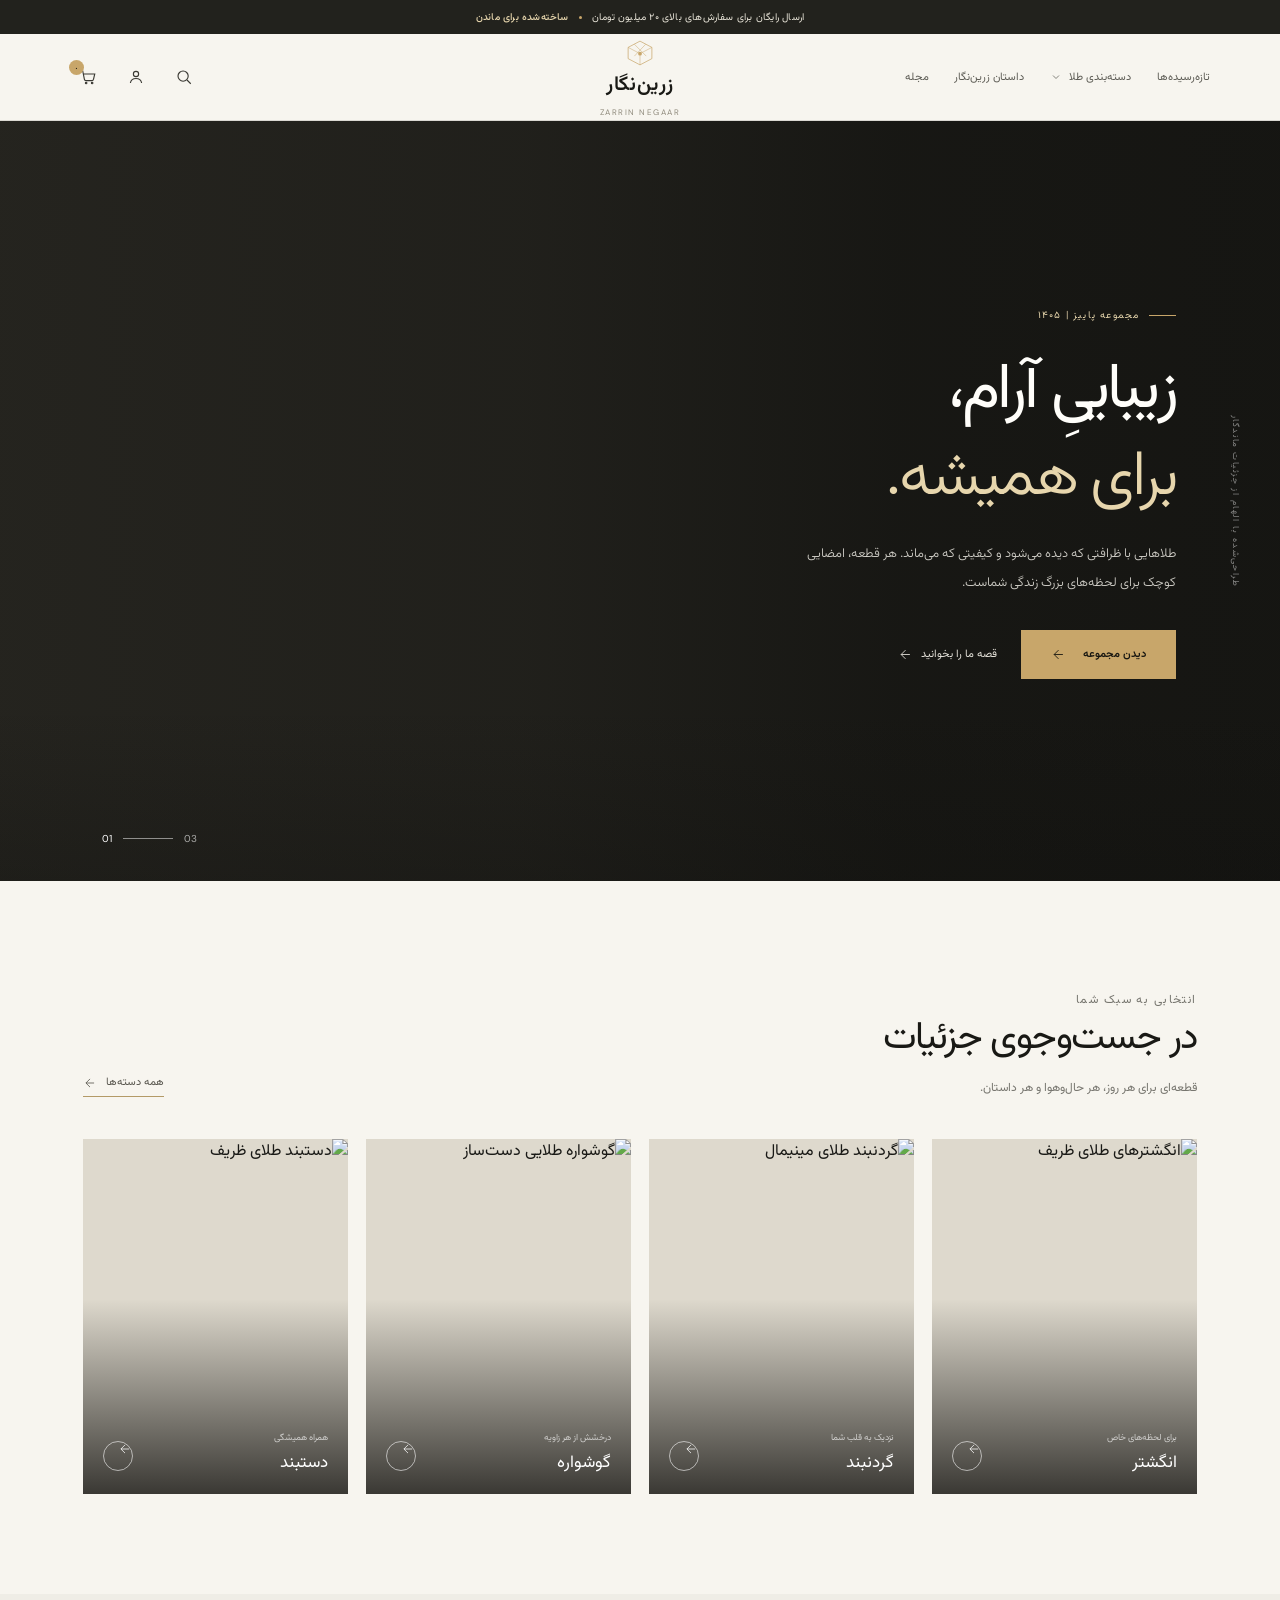
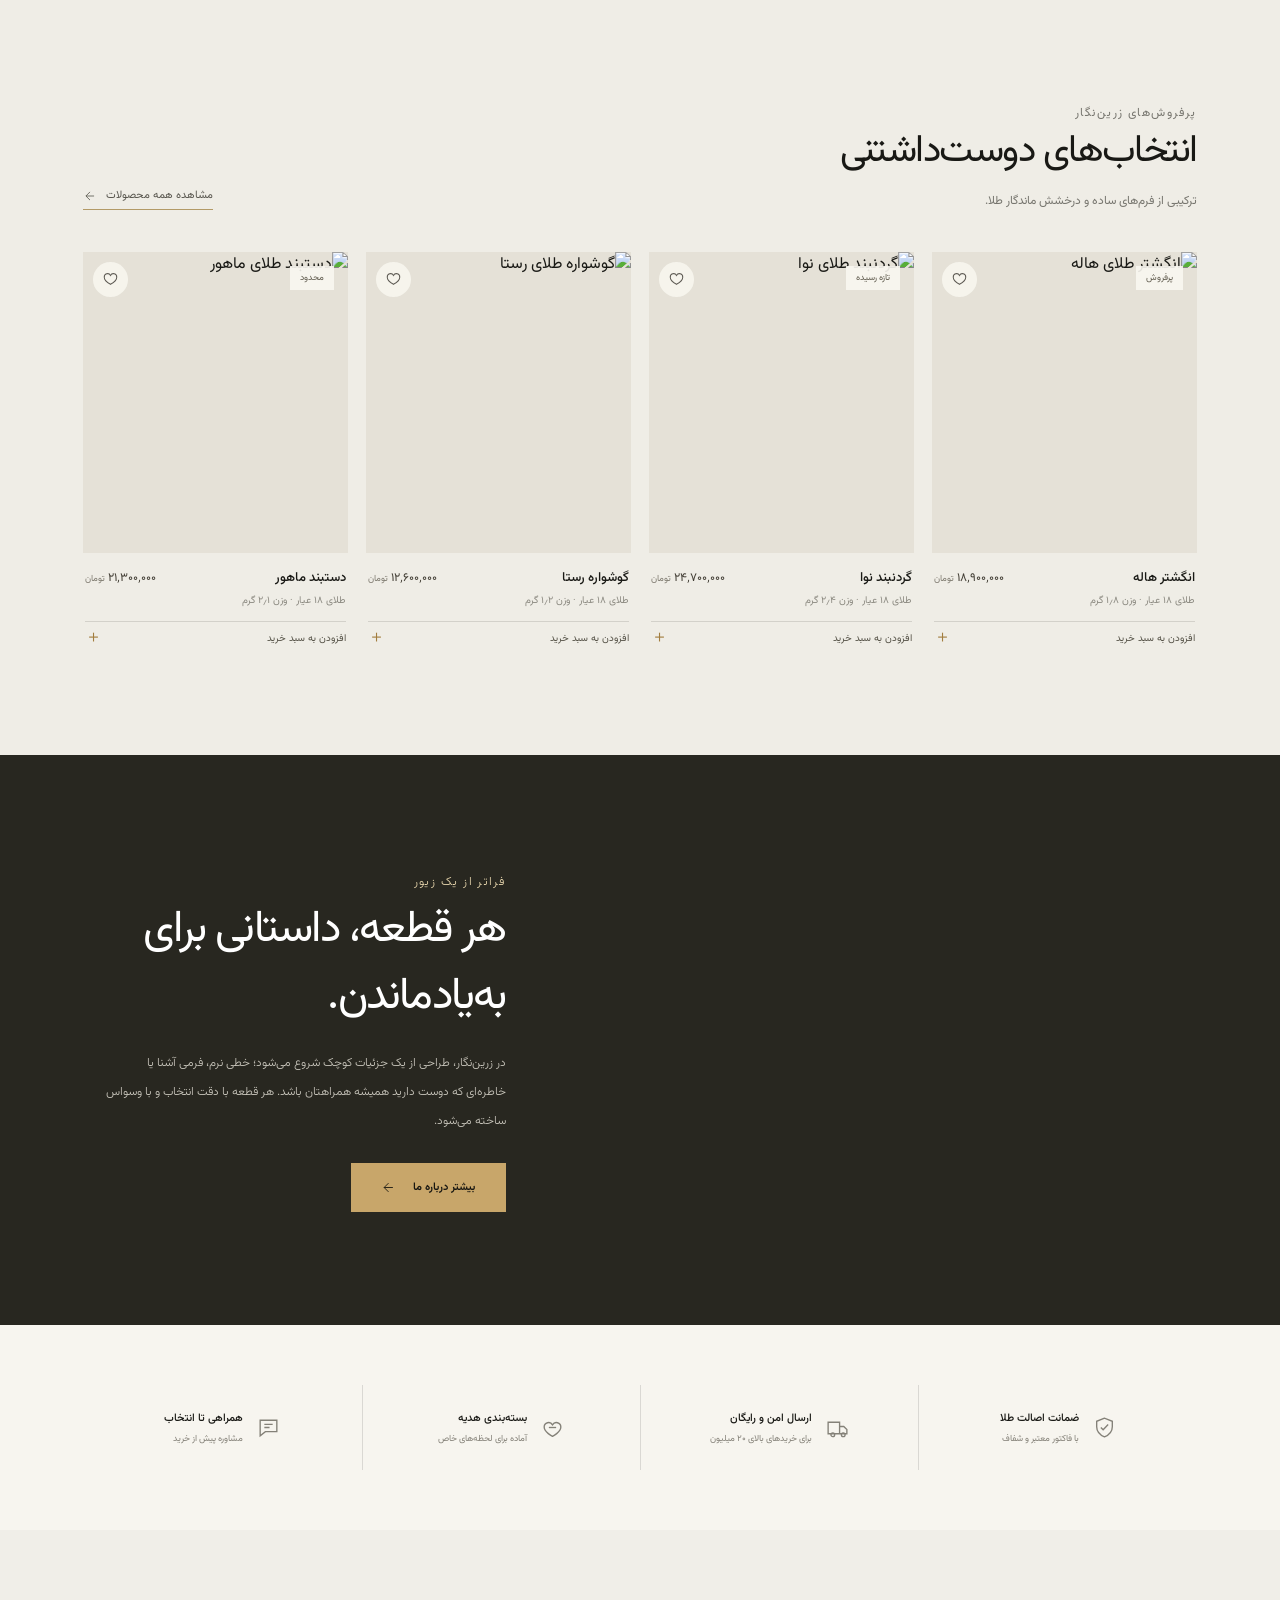
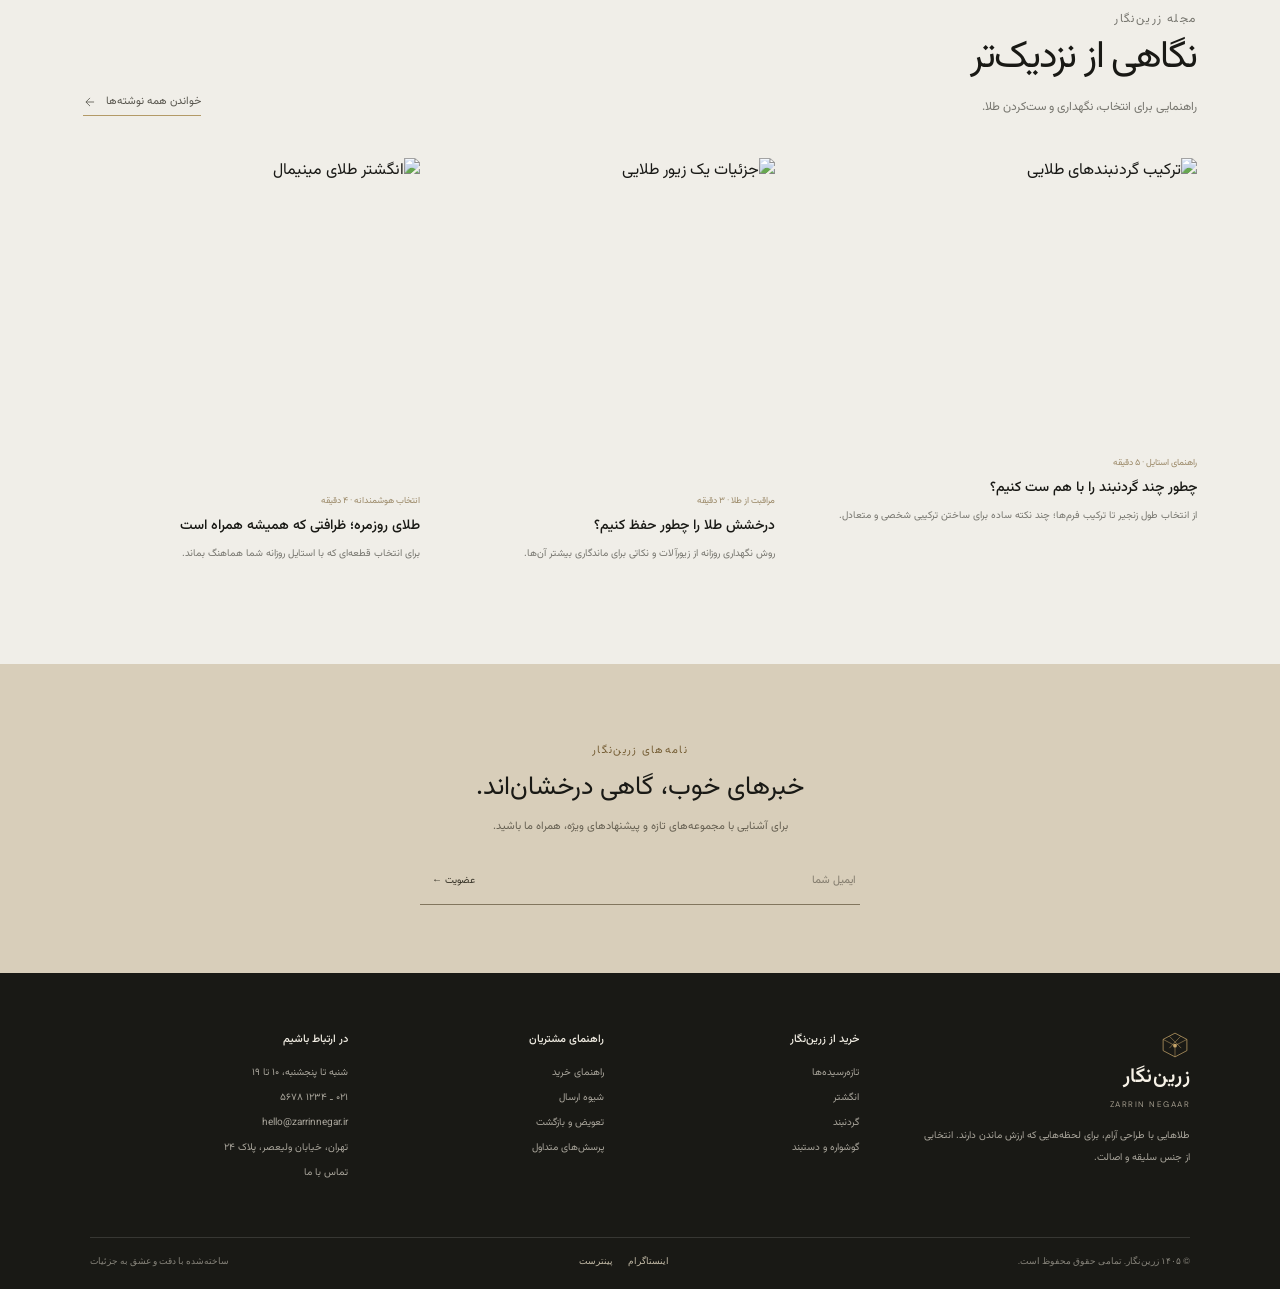
==== index.html @ 1ecd7d29 "Add complete Zarrin Negar website and Pages deployment" ====
<!doctype html>
<html lang="fa" dir="rtl">
<head>
  <meta charset="utf-8">
  <meta name="viewport" content="width=device-width, initial-scale=1">
  <meta name="theme-color" content="#171713">
  <meta name="description" content="زرین‌نگار؛ مجموعه‌ای از طلاهای ظریف و ماندگار با طراحی معاصر و اصالت ایرانی.">
  <title>زرین‌نگار | طلا برای لحظه‌های ماندگار</title>
  <link rel="preconnect" href="https://fonts.googleapis.com">
  <link rel="preconnect" href="https://fonts.gstatic.com" crossorigin>
  <link href="https://fonts.googleapis.com/css2?family=DM+Sans:wght@400;500;600;700&family=Vazirmatn:wght@300;400;500;600;700;800&display=swap" rel="stylesheet">
  <link rel="stylesheet" href="assets/site.css">
</head>
<body>
  <div class="announcement"><span>ارسال رایگان برای سفارش‌های بالای ۲۰ میلیون تومان</span><span class="dot"></span><b>ساخته‌شده برای ماندن</b></div>
  <header class="site-header">
    <div class="header-main">
      <nav class="header-nav" aria-label="منوی اصلی">
        <ul class="nav-links">
          <li><a href="products.html">تازه‌رسیده‌ها</a></li>
          <li class="nav-item has-mega">
            <button class="nav-trigger" id="gold-menu-trigger" aria-haspopup="true" aria-expanded="false" aria-controls="gold-mega-menu">
              دسته‌بندی طلا
              <svg viewBox="0 0 24 24" aria-hidden="true"><path d="m6 9 6 6 6-6"/></svg>
            </button>
            <div class="mega-menu" id="gold-mega-menu">
              <div class="mega-menu-inner">
                <div class="mega-intro">
                  <p class="mega-kicker">انتخابی به سبک شما</p>
                  <h2>یک جزئیات، تمام تفاوت.</h2>
                  <p>از قطعه‌های مینیمال روزمره تا انتخاب‌های چشمگیر برای مناسبت‌های خاص.</p>
                  <a class="mega-all-link" href="products.html">دیدن همه دسته‌ها <svg viewBox="0 0 24 24" aria-hidden="true"><path d="M19 12H5m7 7-7-7 7-7"/></svg></a>
                  <div class="mega-quicklinks"><a href="products.html">هدیه‌های ماندگار</a><a href="products.html">طلاهای مینیمال</a></div>
                </div>
                <div class="mega-categories" aria-label="دسته‌بندی محصولات">
                  <a class="mega-category-card" href="products.html"><img loading="lazy" src="https://images.unsplash.com/photo-1605100804763-247f67b3557e?auto=format&fit=crop&w=650&q=80" alt=""><span><strong>انگشتر</strong><small>ظریف، روزمره و خاص</small></span></a>
                  <a class="mega-category-card" href="products.html"><img loading="lazy" src="https://images.unsplash.com/photo-1611652022419-a9419f74343d?auto=format&fit=crop&w=650&q=80" alt=""><span><strong>گردنبند</strong><small>زنجیر و پلاک‌های ماندگار</small></span></a>
                  <a class="mega-category-card" href="products.html"><img loading="lazy" src="https://images.unsplash.com/photo-1617038220319-276d3cfab638?auto=format&fit=crop&w=650&q=80" alt=""><span><strong>گوشواره</strong><small>از مینیمال تا مجلسی</small></span></a>
                  <a class="mega-category-card" href="products.html"><img loading="lazy" src="https://images.unsplash.com/photo-1611591437281-460bfbe1220a?auto=format&fit=crop&w=650&q=80" alt=""><span><strong>دستبند</strong><small>همراه همیشگی شما</small></span></a>
                </div>
                <a class="mega-feature" href="products.html">
                  <img loading="lazy" src="https://images.unsplash.com/photo-1617038220319-276d3cfab638?auto=format&fit=crop&w=900&q=82" alt="مجموعه تازه زرین‌نگار">
                  <span class="mega-feature-copy"><small>تازه در زرین‌نگار</small><strong>درخشش‌های هر روز</strong><span>دیدن مجموعه <svg viewBox="0 0 24 24" aria-hidden="true"><path d="M19 12H5m7 7-7-7 7-7"/></svg></span></span>
                </a>
              </div>
            </div>
          </li>
          <li><a href="about.html">داستان زرین‌نگار</a></li>
          <li><a href="journal.html">مجله</a></li>
        </ul>
      </nav>
      <button class="icon-button menu-toggle" id="mobile-menu-toggle" aria-label="باز کردن منو" aria-expanded="false" aria-controls="mobile-menu">
        <svg viewBox="0 0 24 24"><path d="M4 7h16M4 12h16M4 17h16"/></svg>
      </button>
      <a class="brand" href="index.html" aria-label="زرین‌نگار، صفحه اصلی">
        <svg class="brand-mark" viewBox="0 0 48 44" aria-hidden="true"><path d="M24 3 5 13v18l19 10 19-10V13L24 3Z" fill="none" stroke="currentColor" stroke-width="1.15"/><path d="m5 13 19 10 19-10M24 23v18M15 8l19 19M33 8 15 27" fill="none" stroke="currentColor" stroke-width=".8"/><circle cx="24" cy="23" r="3" fill="currentColor"/></svg>
        <span class="brand-name">زرین‌نگار</span><span class="brand-caption">ZARRIN NEGAAR</span>
      </a>
      <div class="header-tools">
        <button class="icon-button search-button" aria-label="جست‌وجو"><svg viewBox="0 0 24 24"><circle cx="10.8" cy="10.8" r="6.8"/><path d="m16 16 5 5"/></svg></button>
        <button class="icon-button" aria-label="حساب کاربری"><svg viewBox="0 0 24 24"><circle cx="12" cy="8" r="3.5"/><path d="M4.5 20c.7-4 3.3-6 7.5-6s6.8 2 7.5 6"/></svg></button>
        <a href="cart.html" class="icon-button" aria-label="سبد خرید"><svg viewBox="0 0 24 24"><path d="M3 4h2l2.2 11.2a2 2 0 0 0 2 1.6h8.2a2 2 0 0 0 1.9-1.5L21 8H6"/><circle cx="9.5" cy="20" r="1"/><circle cx="17.5" cy="20" r="1"/></svg><span class="cart-count">0</span></a>
      </div>
    </div>
    <nav class="mobile-nav" id="mobile-menu" aria-label="منوی موبایل">
      <div class="mobile-nav-head">
        <a class="mobile-brand" href="index.html" aria-label="زرین‌نگار، صفحه اصلی">
          <svg class="brand-mark" viewBox="0 0 48 44" aria-hidden="true"><path d="M24 3 5 13v18l19 10 19-10V13L24 3Z" fill="none" stroke="currentColor" stroke-width="1.15"/><path d="m5 13 19 10 19-10M24 23v18M15 8l19 19M33 8 15 27" fill="none" stroke="currentColor" stroke-width=".8"/><circle cx="24" cy="23" r="3" fill="currentColor"/></svg>
          <span><span class="mobile-brand-name">زرین‌نگار</span><span class="mobile-brand-caption">ZARRIN NEGAAR</span></span>
        </a>
        <button class="mobile-close" type="button" aria-label="بستن منو"><svg viewBox="0 0 24 24"><path d="m6 6 12 12M18 6 6 18"/></svg></button>
      </div>
      <div class="mobile-nav-meta"><span>فروشگاه آنلاین زرین‌نگار</span><span>همراه شما</span></div>
      <div class="mobile-nav-links">
        <a class="mobile-nav-link" href="products.html"><span class="mobile-number">01</span><span>تازه‌رسیده‌ها</span><svg viewBox="0 0 24 24" aria-hidden="true"><path d="M19 12H5m7 7-7-7 7-7"/></svg></a>
        <div class="mobile-accordion">
          <button class="mobile-accordion-trigger" type="button" aria-expanded="false" aria-controls="mobile-categories"><span>دسته‌بندی طلا</span><svg viewBox="0 0 24 24" aria-hidden="true"><path d="m6 9 6 6 6-6"/></svg></button>
          <div class="mobile-subnav" id="mobile-categories" hidden><a href="products.html">انگشتر</a><a href="products.html">گردنبند</a><a href="products.html">گوشواره</a><a href="products.html">دستبند</a></div>
        </div>
        <a class="mobile-nav-link" href="about.html"><span class="mobile-number">02</span><span>داستان زرین‌نگار</span><svg viewBox="0 0 24 24" aria-hidden="true"><path d="M19 12H5m7 7-7-7 7-7"/></svg></a>
        <a class="mobile-nav-link" href="journal.html"><span class="mobile-number">03</span><span>مجله زرین‌نگار</span><svg viewBox="0 0 24 24" aria-hidden="true"><path d="M19 12H5m7 7-7-7 7-7"/></svg></a>
      </div>
      <a class="mobile-menu-cta" href="products.html">دیدن همه محصولات <svg viewBox="0 0 24 24" aria-hidden="true"><path d="M19 12H5m7 7-7-7 7-7"/></svg></a>
      <div class="mobile-nav-bottom"><div>برای راهنمایی و خرید<a href="tel:+982112345678">۰۲۱ ـ ۱۲۳۴ ۵۶۷۸</a></div><div class="mobile-socials"><a href="#">اینستاگرام</a><a href="#">تلگرام</a></div></div>
    </nav>
    <button class="menu-backdrop" type="button" aria-label="بستن منو" hidden></button>
  </header>

  <main id="top">
    <section class="hero" aria-label="معرفی مجموعه زرین‌نگار">
      <div class="hero-image"></div>
      <div class="hero-inner">
        <div class="hero-copy">
          <span class="eyebrow">مجموعه پاییز | ۱۴۰۵</span>
          <h1>زیباییِ آرام،<span>برای همیشه.</span></h1>
          <p>طلاهایی با ظرافتی که دیده می‌شود و کیفیتی که می‌ماند. هر قطعه، امضایی کوچک برای لحظه‌های بزرگ زندگی شماست.</p>
          <div class="hero-actions">
            <a href="products.html" class="button-primary">دیدن مجموعه <svg viewBox="0 0 24 24"><path d="M19 12H5m7 7-7-7 7-7"/></svg></a>
            <a href="about.html" class="text-link">قصه ما را بخوانید <svg viewBox="0 0 24 24"><path d="M19 12H5m7 7-7-7 7-7"/></svg></a>
          </div>
        </div>
      </div>
      <span class="side-note">طراحی‌شده با الهام از جزئیات ماندگار</span>
      <div class="hero-index"><strong>01</strong><span class="index-line"></span><span>03</span></div>
    </section>

    <section class="section" id="collections">
      <div class="section-heading">
        <div><p class="section-kicker">انتخابی به سبک شما</p><h2>در جست‌وجوی جزئیات</h2><p>قطعه‌ای برای هر روز، هر حال‌وهوا و هر داستان.</p></div>
        <a class="view-all" href="#new">همه دسته‌ها <svg viewBox="0 0 24 24"><path d="M19 12H5m7 7-7-7 7-7"/></svg></a>
      </div>
      <div class="category-grid">
        <a class="category-card" href="#new"><img loading="lazy" src="https://images.unsplash.com/photo-1605100804763-247f67b3557e?auto=format&fit=crop&w=850&q=82" alt="انگشترهای طلای ظریف"><div class="category-label"><div><span>برای لحظه‌های خاص</span><strong>انگشتر</strong></div><span class="category-arrow"><svg viewBox="0 0 24 24"><path d="M19 12H5m7 7-7-7 7-7"/></svg></span></div></a>
        <a class="category-card" href="#new"><img loading="lazy" src="https://images.unsplash.com/photo-1611652022419-a9419f74343d?auto=format&fit=crop&w=850&q=82" alt="گردنبند طلای مینیمال"><div class="category-label"><div><span>نزدیک به قلب شما</span><strong>گردنبند</strong></div><span class="category-arrow"><svg viewBox="0 0 24 24"><path d="M19 12H5m7 7-7-7 7-7"/></svg></span></div></a>
        <a class="category-card" href="#new"><img loading="lazy" src="https://images.unsplash.com/photo-1617038220319-276d3cfab638?auto=format&fit=crop&w=850&q=82" alt="گوشواره طلایی دست‌ساز"><div class="category-label"><div><span>درخشش از هر زاویه</span><strong>گوشواره</strong></div><span class="category-arrow"><svg viewBox="0 0 24 24"><path d="M19 12H5m7 7-7-7 7-7"/></svg></span></div></a>
        <a class="category-card" href="#new"><img loading="lazy" src="https://images.unsplash.com/photo-1611591437281-460bfbe1220a?auto=format&fit=crop&w=850&q=82" alt="دستبند طلای ظریف"><div class="category-label"><div><span>همراه همیشگی</span><strong>دستبند</strong></div><span class="category-arrow"><svg viewBox="0 0 24 24"><path d="M19 12H5m7 7-7-7 7-7"/></svg></span></div></a>
      </div>
    </section>

    <section class="section products-section" id="new">
      <div class="section-heading">
        <div><p class="section-kicker">پرفروش‌های زرین‌نگار</p><h2>انتخاب‌های دوست‌داشتنی</h2><p>ترکیبی از فرم‌های ساده و درخشش ماندگار طلا.</p></div>
        <a class="view-all" href="products.html">مشاهده همه محصولات <svg viewBox="0 0 24 24"><path d="M19 12H5m7 7-7-7 7-7"/></svg></a>
      </div>
      <div class="products-grid">
        <article class="product-card" data-id="ring3442" data-name="انگشتر هاله" data-price="18900000" data-category="ring" data-image="https://images.unsplash.com/photo-1605100804763-247f67b3557e?auto=format&amp;fit=crop&amp;w=850&amp;q=85"><div class="product-image-wrap"><img loading="lazy" src="https://images.unsplash.com/photo-1605100804763-247f67b3557e?auto=format&fit=crop&w=850&q=85" alt="انگشتر طلای هاله"><span class="product-tag">پرفروش</span><button class="wish-button" aria-label="افزودن انگشتر هاله به علاقه‌مندی‌ها"><svg viewBox="0 0 24 24"><path d="M20.8 8.8c0 5.2-8.8 10-8.8 10s-8.8-4.8-8.8-10A4.7 4.7 0 0 1 12 6.2a4.7 4.7 0 0 1 8.8 2.6Z"/></svg></button></div><div class="product-meta"><div class="product-title-row"><div><h3 class="product-title"><a href="product.html">انگشتر هاله</a></h3><p class="product-weight">طلای ۱۸ عیار · وزن ۱٫۸ گرم</p></div><p class="product-price">۱۸٬۹۰۰٬۰۰۰ <span class="price-unit">تومان</span></p></div><button class="product-buy">افزودن به سبد خرید <span>＋</span></button></div></article>
        <article class="product-card" data-id="gold53" data-name="گردنبند نوا" data-price="24700000" data-category="necklace" data-image="https://images.unsplash.com/photo-1611652022419-a9419f74343d?auto=format&amp;fit=crop&amp;w=850&amp;q=85"><div class="product-image-wrap"><img loading="lazy" src="https://images.unsplash.com/photo-1611652022419-a9419f74343d?auto=format&fit=crop&w=850&q=85" alt="گردنبند طلای نوا"><span class="product-tag">تازه رسیده</span><button class="wish-button" aria-label="افزودن گردنبند نوا به علاقه‌مندی‌ها"><svg viewBox="0 0 24 24"><path d="M20.8 8.8c0 5.2-8.8 10-8.8 10s-8.8-4.8-8.8-10A4.7 4.7 0 0 1 12 6.2a4.7 4.7 0 0 1 8.8 2.6Z"/></svg></button></div><div class="product-meta"><div class="product-title-row"><div><h3 class="product-title"><a href="product.html">گردنبند نوا</a></h3><p class="product-weight">طلای ۱۸ عیار · وزن ۲٫۴ گرم</p></div><p class="product-price">۲۴٬۷۰۰٬۰۰۰ <span class="price-unit">تومان</span></p></div><button class="product-buy">افزودن به سبد خرید <span>＋</span></button></div></article>
        <article class="product-card" data-id="gold5718" data-name="گوشواره رستا" data-price="12600000" data-category="earring" data-image="https://images.unsplash.com/photo-1617038220319-276d3cfab638?auto=format&amp;fit=crop&amp;w=850&amp;q=85"><div class="product-image-wrap"><img loading="lazy" src="https://images.unsplash.com/photo-1617038220319-276d3cfab638?auto=format&fit=crop&w=850&q=85" alt="گوشواره طلای رستا"><button class="wish-button" aria-label="افزودن گوشواره رستا به علاقه‌مندی‌ها"><svg viewBox="0 0 24 24"><path d="M20.8 8.8c0 5.2-8.8 10-8.8 10s-8.8-4.8-8.8-10A4.7 4.7 0 0 1 12 6.2a4.7 4.7 0 0 1 8.8 2.6Z"/></svg></button></div><div class="product-meta"><div class="product-title-row"><div><h3 class="product-title"><a href="product.html">گوشواره رستا</a></h3><p class="product-weight">طلای ۱۸ عیار · وزن ۱٫۲ گرم</p></div><p class="product-price">۱۲٬۶۰۰٬۰۰۰ <span class="price-unit">تومان</span></p></div><button class="product-buy">افزودن به سبد خرید <span>＋</span></button></div></article>
        <article class="product-card" data-id="bracelet6556" data-name="دستبند ماهور" data-price="21300000" data-category="bracelet" data-image="https://images.unsplash.com/photo-1611591437281-460bfbe1220a?auto=format&amp;fit=crop&amp;w=850&amp;q=85"><div class="product-image-wrap"><img loading="lazy" src="https://images.unsplash.com/photo-1611591437281-460bfbe1220a?auto=format&fit=crop&w=850&q=85" alt="دستبند طلای ماهور"><span class="product-tag">محدود</span><button class="wish-button" aria-label="افزودن دستبند ماهور به علاقه‌مندی‌ها"><svg viewBox="0 0 24 24"><path d="M20.8 8.8c0 5.2-8.8 10-8.8 10s-8.8-4.8-8.8-10A4.7 4.7 0 0 1 12 6.2a4.7 4.7 0 0 1 8.8 2.6Z"/></svg></button></div><div class="product-meta"><div class="product-title-row"><div><h3 class="product-title"><a href="product.html">دستبند ماهور</a></h3><p class="product-weight">طلای ۱۸ عیار · وزن ۲٫۱ گرم</p></div><p class="product-price">۲۱٬۳۰۰٬۰۰۰ <span class="price-unit">تومان</span></p></div><button class="product-buy">افزودن به سبد خرید <span>＋</span></button></div></article>
      </div>
    </section>

    <section class="editorial" id="story">
      <div class="editorial-image" role="img" aria-label="جزئیات ساخت زیورآلات طلا"></div>
      <div class="editorial-copy"><p class="section-kicker">فراتر از یک زیور</p><h2>هر قطعه، داستانی برای به‌یادماندن.</h2><p>در زرین‌نگار، طراحی از یک جزئیات کوچک شروع می‌شود؛ خطی نرم، فرمی آشنا یا خاطره‌ای که دوست دارید همیشه همراهتان باشد. هر قطعه با دقت انتخاب و با وسواس ساخته می‌شود.</p><a class="button-primary" href="about.html">بیشتر درباره ما <svg viewBox="0 0 24 24"><path d="M19 12H5m7 7-7-7 7-7"/></svg></a></div>
    </section>

    <section class="values" aria-label="مزیت‌های خرید از زرین‌نگار">
      <div class="value-item"><span class="value-icon"><svg viewBox="0 0 24 24"><path d="M12 3 4.5 6v5.2c0 4.4 3 7.8 7.5 9.8 4.5-2 7.5-5.4 7.5-9.8V6L12 3Z"/><path d="m8.5 12 2.2 2.2 4.8-5"/></svg></span><div><strong>ضمانت اصالت طلا</strong><span>با فاکتور معتبر و شفاف</span></div></div>
      <div class="value-item"><span class="value-icon"><svg viewBox="0 0 24 24"><path d="M3 7h11v11H3zM14 11h4l3 3v4h-7z"/><circle cx="7.5" cy="19" r="1.8"/><circle cx="17.5" cy="19" r="1.8"/></svg></span><div><strong>ارسال امن و رایگان</strong><span>برای خریدهای بالای ۲۰ میلیون</span></div></div>
      <div class="value-item"><span class="value-icon"><svg viewBox="0 0 24 24"><path d="M20 11.5c0 5-8 9-8 9s-8-4-8-9a4.3 4.3 0 0 1 8-2.1 4.3 4.3 0 0 1 8 2.1Z"/><path d="M8.5 12h7"/></svg></span><div><strong>بسته‌بندی هدیه</strong><span>آماده برای لحظه‌های خاص</span></div></div>
      <div class="value-item"><span class="value-icon"><svg viewBox="0 0 24 24"><path d="M4 5h16v11H9l-5 4V5Z"/><path d="M8 9h8M8 12h5"/></svg></span><div><strong>همراهی تا انتخاب</strong><span>مشاوره پیش از خرید</span></div></div>
    </section>

    <section class="section journal" id="journal">
      <div class="section-heading"><div><p class="section-kicker">مجله زرین‌نگار</p><h2>نگاهی از نزدیک‌تر</h2><p>راهنمایی برای انتخاب، نگهداری و ست‌کردن طلا.</p></div><a class="view-all" href="journal.html">خواندن همه نوشته‌ها <svg viewBox="0 0 24 24"><path d="M19 12H5m7 7-7-7 7-7"/></svg></a></div>
      <div class="journal-grid">
        <article class="journal-card"><img loading="lazy" src="https://images.unsplash.com/photo-1611652022419-a9419f74343d?auto=format&fit=crop&w=1100&q=82" alt="ترکیب گردنبندهای طلایی"><time>راهنمای استایل · ۵ دقیقه</time><h3><a href="article.html">چطور چند گردنبند را با هم ست کنیم؟</a></h3><p>از انتخاب طول زنجیر تا ترکیب فرم‌ها؛ چند نکته ساده برای ساختن ترکیبی شخصی و متعادل.</p></article>
        <article class="journal-card"><img loading="lazy" src="https://images.unsplash.com/photo-1617038220319-276d3cfab638?auto=format&fit=crop&w=850&q=82" alt="جزئیات یک زیور طلایی"><time>مراقبت از طلا · ۳ دقیقه</time><h3>درخشش طلا را چطور حفظ کنیم؟</h3><p>روش نگهداری روزانه از زیورآلات و نکاتی برای ماندگاری بیشتر آن‌ها.</p></article>
        <article class="journal-card"><img loading="lazy" src="https://images.unsplash.com/photo-1605100804763-247f67b3557e?auto=format&fit=crop&w=850&q=82" alt="انگشتر طلای مینیمال"><time>انتخاب هوشمندانه · ۴ دقیقه</time><h3>طلای روزمره؛ ظرافتی که همیشه همراه است</h3><p>برای انتخاب قطعه‌ای که با استایل روزانه شما هماهنگ بماند.</p></article>
      </div>
    </section>

    <section class="newsletter"><p class="section-kicker">نامه‌های زرین‌نگار</p><h2>خبرهای خوب، گاهی درخشان‌اند.</h2><p>برای آشنایی با مجموعه‌های تازه و پیشنهادهای ویژه، همراه ما باشید.</p><form class="newsletter-form"><input type="email" placeholder="ایمیل شما" aria-label="ایمیل شما" required><button type="submit">عضویت <span aria-hidden="true">←</span></button></form></section>
  </main>

  <footer class="site-footer">
    <div class="footer-main">
      <div class="footer-brand-block"><a class="brand footer-brand" href="index.html"><svg class="brand-mark" viewBox="0 0 48 44" aria-hidden="true"><path d="M24 3 5 13v18l19 10 19-10V13L24 3Z" fill="none" stroke="currentColor" stroke-width="1.15"/><path d="m5 13 19 10 19-10M24 23v18M15 8l19 19M33 8 15 27" fill="none" stroke="currentColor" stroke-width=".8"/><circle cx="24" cy="23" r="3" fill="currentColor"/></svg><span class="brand-name">زرین‌نگار</span><span class="brand-caption">ZARRIN NEGAAR</span></a><p class="footer-about">طلاهایی با طراحی آرام، برای لحظه‌هایی که ارزش ماندن دارند. انتخابی از جنس سلیقه و اصالت.</p></div>
      <div class="footer-col"><h3>خرید از زرین‌نگار</h3><a href="products.html">تازه‌رسیده‌ها</a><a href="products.html">انگشتر</a><a href="products.html">گردنبند</a><a href="products.html">گوشواره و دستبند</a></div>
      <div class="footer-col"><h3>راهنمای مشتریان</h3><a href="shipping.html#guide">راهنمای خرید</a><a href="shipping.html">شیوه ارسال</a><a href="shipping.html#returns">تعویض و بازگشت</a><a href="faq.html">پرسش‌های متداول</a></div>
      <div class="footer-col"><h3>در ارتباط باشیم</h3><p>شنبه تا پنجشنبه، ۱۰ تا ۱۹</p><a href="tel:+982112345678">۰۲۱ ـ ۱۲۳۴ ۵۶۷۸</a><a href="mailto:hello@zarrinnegar.ir">hello@zarrinnegar.ir</a><p>تهران، خیابان ولیعصر، پلاک ۲۴</p><a href="contact.html">تماس با ما</a></div>
    </div>
    <div class="footer-bottom"><span>© ۱۴۰۵ زرین‌نگار. تمامی حقوق محفوظ است.</span><div class="socials"><a href="#" aria-label="اینستاگرام">اینستاگرام</a><a href="#" aria-label="پینترست">پینترست</a></div><span>ساخته‌شده با دقت و عشق به جزئیات</span></div>
  </footer>
  <div class="toast" role="status" aria-live="polite"></div>
  <script src="assets/site.js" defer></script>
</body>
</html>
---- assets/site.css ----
:root {
      --ink: #191915;
      --ink-soft: #292923;
      --paper: #f7f5ef;
      --paper-deep: #eeeae0;
      --gold: #c8a66a;
      --gold-light: #e7d6ad;
      --muted: #77766f;
      --line: rgba(25, 25, 21, .13);
      --white: #fffefa;
      --serif: Georgia, 'Times New Roman', serif;
      --ease: cubic-bezier(.22,.68,0,1);
    }
    * { box-sizing: border-box; }
    html { scroll-behavior: smooth; }
    body { margin: 0; background: var(--paper); color: var(--ink); font-family: 'Vazirmatn', sans-serif; -webkit-font-smoothing: antialiased; }
    body, button, input { font-family: 'Vazirmatn', sans-serif; }
    a { color: inherit; text-decoration: none; }
    button { color: inherit; }
    a:focus-visible, button:focus-visible { outline: 2px solid #a27d3e; outline-offset: 3px; }
    .announcement { height: 34px; display: flex; justify-content: center; align-items: center; gap: 10px; background: #22221d; color: #e9e5d9; font-size: 10px; letter-spacing: .02em; }
    .announcement b { color: var(--gold-light); font-weight: 500; }
    .announcement .dot { width: 3px; height: 3px; background: var(--gold); border-radius: 50%; }
    .site-header { position: relative; z-index: 20; background: var(--paper); border-bottom: 1px solid var(--line); }
    .header-main { max-width: 1440px; min-height: 86px; padding: 0 clamp(28px, 5.5vw, 78px); margin: auto; display: grid; grid-template-columns: minmax(0, 1fr) auto minmax(0, 1fr); column-gap: clamp(24px, 4vw, 56px); align-items: center; }
    .header-tools, .header-nav, .nav-links, .brand, .icon-button { display: flex; align-items: center; }
    .header-tools { gap: 12px; justify-self: end; white-space: nowrap; }
    .header-nav { min-width: 0; justify-self: start; }
    .nav-links { gap: clamp(17px, 2vw, 29px); list-style: none; padding: 0; margin: 0; color: #5d5c55; font-size: 11px; white-space: nowrap; }
    .nav-links a { transition: color .2s ease; }
    .nav-links a:hover { color: #a27d3e; }
    .nav-item { display: flex; align-items: center; }
    .nav-trigger { display: inline-flex; align-items: center; gap: 7px; padding: 12px 0; border: 0; background: transparent; color: inherit; font: inherit; white-space: nowrap; cursor: pointer; transition: color .2s ease; }
    .nav-trigger:hover, .nav-trigger[aria-expanded="true"] { color: #a27d3e; }
    .nav-trigger svg { width: 12px; height: 12px; stroke: currentColor; stroke-width: 1.5; fill: none; transition: transform .25s ease; }
    .nav-item.has-mega:hover:not(.is-dismissed) .nav-trigger svg, .nav-item.is-open .nav-trigger svg { transform: rotate(180deg); }
    .mega-menu { position: absolute; z-index: 25; top: 100%; right: 0; left: 0; overflow: hidden; background: rgba(249,247,241,.985); border-top: 1px solid rgba(25,25,21,.08); box-shadow: 0 24px 44px rgba(23,22,18,.13); opacity: 0; visibility: hidden; pointer-events: none; transform: translateY(10px); transition: opacity .25s ease, transform .25s ease, visibility .25s; }
    .nav-item.has-mega:hover:not(.is-dismissed) .mega-menu, .nav-item.has-mega.is-open .mega-menu { opacity: 1; visibility: visible; pointer-events: auto; transform: translateY(0); }
    .mega-menu-inner { max-width: 1440px; padding: 28px clamp(28px, 5.5vw, 78px) 32px; margin: auto; display: grid; grid-template-columns: .82fr 1.65fr 1fr; gap: 24px; align-items: stretch; }
    .mega-intro { padding: 11px 0 11px 22px; display: flex; flex-direction: column; justify-content: center; align-items: flex-start; border-left: 1px solid var(--line); }
    .mega-kicker { margin: 0 0 10px; color: #a27d3e; font-size: 9px; letter-spacing: .1em; }
    .mega-intro h2 { max-width: 245px; margin: 0; font-size: 22px; line-height: 1.65; font-weight: 400; }
    .mega-intro p { max-width: 255px; margin: 8px 0 15px; color: #77746b; font-size: 10px; line-height: 2; }
    .mega-all-link { display: inline-flex; align-items: center; gap: 7px; color: #6f572f; font-size: 10px; }
    .mega-all-link svg { width: 14px; height: 14px; stroke: currentColor; stroke-width: 1.4; fill: none; }
    .mega-quicklinks { display: flex; flex-wrap: wrap; gap: 7px; margin-top: 19px; }
    .mega-quicklinks a { padding: 6px 9px; border: 1px solid rgba(25,25,21,.12); color: #67645b; font-size: 9px; transition: background .2s, border-color .2s; }
    .mega-quicklinks a:hover { background: #eee8da; border-color: rgba(162,125,62,.35); }
    .mega-categories { display: grid; grid-template-columns: repeat(2, minmax(0, 1fr)); gap: 11px; }
    .mega-category-card { position: relative; min-width: 0; min-height: 112px; overflow: hidden; display: flex; flex-direction: column; justify-content: flex-end; align-items: flex-start; padding: 14px 15px; color: white; background: #cbc5b8; }
    .mega-category-card img, .mega-feature img { position: absolute; inset: 0; width: 100%; height: 100%; display: block; object-fit: cover; transition: transform .7s var(--ease); }
    .mega-category-card:after, .mega-feature:after { content: ''; position: absolute; inset: 0; background: linear-gradient(0deg, rgba(21,20,17,.8), rgba(21,20,17,.04) 75%); }
    .mega-category-card > span, .mega-feature-copy { position: relative; z-index: 1; }
    .mega-category-card strong { font-size: 14px; font-weight: 500; }
    .mega-category-card small { margin-top: 3px; color: rgba(255,255,255,.75); font-size: 9px; }
    .mega-category-card:hover img, .mega-feature:hover img { transform: scale(1.055); }
    .mega-feature { position: relative; min-height: 235px; overflow: hidden; display: flex; align-items: flex-end; padding: 20px; color: white; background: #aaa08d; }
    .mega-feature:after { background: linear-gradient(0deg, rgba(21,20,17,.82), rgba(21,20,17,.02) 82%); }
    .mega-feature-copy small { display: block; margin-bottom: 5px; color: var(--gold-light); font-size: 9px; }
    .mega-feature-copy strong { display: block; font-size: 18px; font-weight: 400; }
    .mega-feature-copy span { display: inline-flex; align-items: center; gap: 7px; margin-top: 12px; font-size: 9px; }
    .mega-feature-copy svg { width: 13px; height: 13px; stroke: currentColor; stroke-width: 1.4; fill: none; }
    .brand { justify-self: center; gap: 8px; flex-direction: column; line-height: 1; white-space: nowrap; }
    .brand-mark { width: 30px; height: 28px; color: var(--gold); }
    .brand-name { font-size: 20px; letter-spacing: .03em; font-weight: 600; }
    .brand-caption { margin-top: 5px; color: #8f8a7c; font-size: 8px; letter-spacing: .19em; direction: ltr; font-family: 'DM Sans', sans-serif; }
    .icon-button { position: relative; justify-content: center; width: 36px; height: 36px; padding: 0; background: transparent; border: 1px solid transparent; border-radius: 50%; cursor: pointer; color: #3a3933; transition: color .2s, background .2s, border-color .2s; }
    .icon-button:hover { color: #a27d3e; background: #efede6; border-color: rgba(162,125,62,.14); }
    .icon-button svg { width: 18px; height: 18px; stroke: currentColor; stroke-width: 1.5; fill: none; }
    .cart-count { position: absolute; top: 0; left: -2px; display: grid; place-items: center; min-width: 15px; height: 15px; padding: 0 3px; border-radius: 50%; background: var(--gold); color: #201d16; font-family: 'DM Sans', sans-serif; font-size: 9px; }
    .menu-toggle { display: none; }
    .hero { min-height: 650px; height: min(760px, calc(100svh - 116px)); position: relative; overflow: hidden; background: #25241f; color: var(--white); }
    .hero-image { position: absolute; inset: 0; background-image: linear-gradient(270deg, rgba(21,21,18,.97) 0%, rgba(21,21,18,.86) 30%, rgba(21,21,18,.28) 59%, rgba(21,21,18,.02) 100%), url('https://images.unsplash.com/photo-1611652022419-a9419f74343d?auto=format&fit=crop&w=2200&q=88'); background-position: center, 39% 43%; background-size: cover; transform: scale(1.01); }
    .hero:after { content: ''; position: absolute; inset: 0; pointer-events: none; background: linear-gradient(0deg, rgba(15,15,13,.28), transparent 23%); }
    .hero-inner { position: relative; z-index: 1; width: min(1440px, 100%); height: 100%; padding: 0 8.1%; margin: auto; display: flex; align-items: center; }
    .hero-copy { width: min(520px, 48%); padding: 5px 0 28px; animation: rise .9s var(--ease) both; }
    .eyebrow { display: inline-flex; align-items: center; gap: 10px; color: var(--gold-light); font-size: 10px; letter-spacing: .12em; }
    .eyebrow:before { content: ''; width: 27px; height: 1px; background: var(--gold); }
    .hero h1 { margin: 23px 0 18px; font-weight: 400; font-size: clamp(42px, 5vw, 72px); line-height: 1.36; letter-spacing: -.045em; }
    .hero h1 span { display: block; color: var(--gold-light); font-weight: 300; }
    .hero-copy p { max-width: 390px; margin: 0; color: #d0cec7; font-size: 13px; line-height: 2.2; font-weight: 300; }
    .hero-actions { display: flex; align-items: center; gap: 24px; margin-top: 32px; }
    .button-primary { min-width: 155px; height: 49px; display: inline-flex; justify-content: center; align-items: center; gap: 17px; padding: 0 20px; background: var(--gold); color: #171611; border: 1px solid var(--gold); font-size: 11px; font-weight: 600; transition: background .25s, color .25s, gap .25s; }
    .button-primary:hover { background: transparent; color: var(--gold-light); gap: 23px; }
    .button-primary svg, .text-link svg { width: 15px; height: 15px; stroke: currentColor; stroke-width: 1.4; fill: none; }
    .text-link { display: inline-flex; align-items: center; gap: 8px; color: #e3e0d8; font-size: 11px; transition: color .2s; }
    .text-link:hover { color: var(--gold-light); }
    .hero-index { position: absolute; z-index: 1; bottom: 36px; left: 8%; display: flex; align-items: center; gap: 11px; color: rgba(255,255,255,.63); font: 10px 'DM Sans', sans-serif; direction: ltr; }
    .hero-index .index-line { width: 50px; height: 1px; background: rgba(255,255,255,.5); }
    .hero-index strong { color: white; font-weight: 400; }
    .side-note { position: absolute; z-index: 1; right: 3%; top: 50%; transform: translateY(-50%); writing-mode: vertical-rl; color: rgba(255,255,255,.47); font-size: 9px; letter-spacing: .16em; }
    .section { padding: 100px 6.5%; }
    .section-heading { max-width: 1440px; margin: 0 auto 42px; display: flex; justify-content: space-between; align-items: end; }
    .section-kicker { margin: 0 0 11px; color: #a27d3e; font-size: 10px; letter-spacing: .12em; }
    .section-heading h2, .editorial-copy h2 { margin: 0; font-size: clamp(25px, 3vw, 39px); font-weight: 400; letter-spacing: -.04em; }
    .section-heading p { margin: 10px 0 0; color: var(--muted); font-size: 12px; }
    .view-all { display: inline-flex; align-items: center; gap: 9px; padding-bottom: 5px; border-bottom: 1px solid #b39a67; color: #58564e; font-size: 11px; white-space: nowrap; }
    .view-all svg { width: 14px; height: 14px; stroke: currentColor; stroke-width: 1.4; fill: none; }
    .category-grid { max-width: 1440px; margin: auto; display: grid; grid-template-columns: repeat(4, 1fr); gap: 18px; }
    .category-card { position: relative; min-height: 355px; overflow: hidden; background: #ded9cd; }
    .category-card img { width: 100%; height: 100%; min-height: 355px; object-fit: cover; display: block; transition: transform .8s var(--ease); filter: saturate(.82); }
    .category-card:hover img { transform: scale(1.045); }
    .category-card:after { content: ''; position: absolute; inset: 45% 0 0; background: linear-gradient(0deg, rgba(22,21,18,.82), transparent); }
    .category-label { position: absolute; z-index: 1; right: 20px; left: 20px; bottom: 18px; display: flex; align-items: end; justify-content: space-between; color: white; }
    .category-label span { display: block; color: rgba(255,255,255,.68); font-size: 9px; margin-bottom: 5px; }
    .category-label strong { font-size: 17px; font-weight: 400; }
    .category-arrow { width: 30px; height: 30px; border: 1px solid rgba(255,255,255,.58); border-radius: 50%; display: grid; place-items: center; }
    .category-arrow svg { width: 14px; height: 14px; stroke: white; stroke-width: 1.3; fill: none; }
    .products-section { background: #efede6; }
    .products-grid { max-width: 1440px; margin: auto; display: grid; grid-template-columns: repeat(4, 1fr); gap: 18px; }
    .product-card { position: relative; min-width: 0; }
    .product-image-wrap { position: relative; overflow: hidden; background: #e5e1d7; aspect-ratio: .88; }
    .product-image-wrap img { width: 100%; height: 100%; object-fit: cover; display: block; transition: transform .7s var(--ease); }
    .product-card:hover .product-image-wrap img { transform: scale(1.04); }
    .product-tag { position: absolute; top: 14px; right: 14px; padding: 5px 10px; background: rgba(250,248,241,.9); color: #615c4f; font-size: 9px; }
    .wish-button { position: absolute; top: 10px; left: 10px; display: grid; place-items: center; width: 35px; height: 35px; padding: 0; border: 0; background: rgba(250,248,241,.84); border-radius: 50%; cursor: pointer; color: #5e5b54; transition: color .2s, transform .2s; }
    .wish-button svg { width: 17px; height: 17px; stroke: currentColor; stroke-width: 1.45; fill: none; }
    .wish-button.active { color: #9d4e46; transform: scale(1.08); }
    .wish-button.active svg { fill: currentColor; }
    .product-meta { padding: 15px 2px 0; }
    .product-title-row { display: flex; justify-content: space-between; gap: 10px; align-items: start; }
    .product-title { margin: 0; font-size: 13px; font-weight: 500; }
    .product-weight { margin: 5px 0 0; color: #8b8980; font-size: 10px; }
    .product-price { margin: 1px 0 0; color: #403c33; font-size: 12px; white-space: nowrap; }
    .price-unit { color: #7d796e; font-size: 9px; }
    .product-buy { width: 100%; margin-top: 13px; padding: 9px 0; border: 0; border-top: 1px solid var(--line); background: transparent; color: #555247; cursor: pointer; font-size: 10px; text-align: right; transition: color .2s; }
    .product-buy span { float: left; font-size: 17px; line-height: 14px; color: #a27d3e; }
    .product-buy:hover { color: #a27d3e; }
    .editorial { min-height: 570px; display: grid; grid-template-columns: 1.05fr .95fr; background: #282720; color: white; }
    .editorial-image { min-height: 520px; background: url('https://images.unsplash.com/photo-1617038220319-276d3cfab638?auto=format&fit=crop&w=1500&q=88') center 48% / cover; }
    .editorial-copy { display: flex; flex-direction: column; justify-content: center; align-items: flex-start; padding: 75px clamp(40px, 8vw, 130px) 75px 8%; }
    .editorial-copy .section-kicker { color: var(--gold-light); }
    .editorial-copy h2 { max-width: 430px; margin-bottom: 18px; font-size: clamp(30px, 3.5vw, 48px); line-height: 1.5; }
    .editorial-copy p { max-width: 400px; margin: 0; color: #c8c5bb; font-size: 12px; font-weight: 300; line-height: 2.4; }
    .editorial-copy .button-primary { margin-top: 28px; }
    .values { max-width: 1300px; padding: 60px 6.5%; margin: auto; display: grid; grid-template-columns: repeat(4, 1fr); }
    .value-item { min-height: 85px; padding: 0 25px; display: flex; align-items: center; justify-content: center; gap: 13px; border-left: 1px solid var(--line); }
    .value-item:last-child { border-left: 0; }
    .value-icon { color: #a27d3e; }
    .value-icon svg { width: 25px; height: 25px; stroke: currentColor; stroke-width: 1.3; fill: none; }
    .value-item strong { display: block; font-size: 11px; font-weight: 500; }
    .value-item span { display: block; margin-top: 5px; color: #848178; font-size: 9px; }
    .journal { padding-top: 70px; background: #f0eee8; }
    .journal-grid { max-width: 1440px; margin: auto; display: grid; grid-template-columns: 1.2fr 1fr 1fr; gap: 18px; }
    .journal-card { min-width: 0; }
    .journal-card img { display: block; width: 100%; aspect-ratio: 1.05; object-fit: cover; filter: saturate(.75); }
    .journal-card:first-child img { aspect-ratio: 1.43; }
    .journal-card time { display: block; margin-top: 15px; color: #9b8968; font-size: 9px; }
    .journal-card h3 { margin: 7px 0 0; font-size: 14px; font-weight: 500; }
    .journal-card p { margin: 7px 0 0; color: var(--muted); font-size: 10px; line-height: 2; }
    .newsletter { padding: 68px 7%; background: #d8ceba; text-align: center; }
    .newsletter .section-kicker { margin-bottom: 8px; color: #765f36; }
    .newsletter h2 { margin: 0; font-size: 26px; font-weight: 400; }
    .newsletter p { margin: 10px 0 22px; color: #666052; font-size: 11px; }
    .newsletter-form { width: min(440px, 100%); height: 48px; display: flex; margin: auto; border-bottom: 1px solid #82765e; }
    .newsletter-form input { flex: 1; min-width: 0; padding: 0 4px; color: #292720; background: transparent; border: 0; outline: 0; font-size: 11px; }
    .newsletter-form input::placeholder { color: #827b6d; }
    .newsletter-form button { padding: 0 12px; background: transparent; border: 0; cursor: pointer; color: #363226; font-size: 10px; }
    .site-footer { padding: 58px 7% 22px; background: var(--ink); color: #ede9df; }
    .footer-main { max-width: 1440px; margin: auto; display: grid; grid-template-columns: 1.35fr 1fr 1fr 1.2fr; gap: 40px; padding-bottom: 47px; }
    .footer-brand { align-items: flex-start; justify-self: start; }
    .footer-brand .brand-name { color: #f7f2e7; }
    .footer-brand .brand-caption { color: #a39c8d; }
    .footer-about { max-width: 270px; margin: 17px 0 0; color: #aaa69c; font-size: 10px; line-height: 2.2; }
    .footer-col h3 { margin: 0 0 17px; color: #f2eee4; font-size: 11px; font-weight: 500; }
    .footer-col a, .footer-col p { display: block; margin: 0 0 10px; color: #aaa69c; font-size: 10px; transition: color .2s; }
    .footer-col a:hover { color: var(--gold-light); }
    .footer-bottom { max-width: 1440px; margin: auto; padding-top: 17px; display: flex; align-items: center; justify-content: space-between; border-top: 1px solid rgba(255,255,255,.13); color: #87847b; font: 9px 'DM Sans', sans-serif; }
    .socials { display: flex; gap: 15px; }
    .socials a { color: #c5bda9; }
    .toast { position: fixed; z-index: 50; right: 24px; bottom: 24px; max-width: calc(100vw - 48px); padding: 13px 18px; background: #23231e; color: #f3eedf; font-size: 11px; box-shadow: 0 8px 30px rgba(0,0,0,.18); opacity: 0; pointer-events: none; transform: translateY(12px); transition: .3s; }
    .toast.show { opacity: 1; transform: translateY(0); }
    .mobile-nav { display: none; }
    .menu-backdrop { display: none; }
    body.menu-open { overflow: hidden; }
    @keyframes rise { from { opacity: 0; transform: translateY(22px); } to { opacity: 1; transform: translateY(0); } }
    @media (max-width: 1050px) {
      .header-main { padding-inline: 4%; column-gap: 24px; }
      .nav-links { gap: 14px; font-size: 10px; }
      .header-tools { gap: 8px; }
      .category-card, .category-card img { min-height: 290px; }
      .section { padding-inline: 5%; }
      .editorial-copy { padding-inline: 7%; }
      .mega-menu-inner { gap: 16px; }
      .mega-intro { padding-left: 14px; }
      .mega-intro h2 { font-size: 19px; }
      .mega-feature { min-height: 220px; }
    }
    @media (max-width: 960px) {
      .site-header.menu-open { z-index: 50; }
      .header-main { min-height: 78px; padding-inline: 24px; grid-template-columns: minmax(0, 1fr) auto minmax(0, 1fr); column-gap: 12px; }
      .header-nav { display: none; }
      .menu-toggle { display: flex; justify-self: start; grid-column: 1; grid-row: 1; }
      .brand { grid-column: 2; grid-row: 1; }
      .header-tools { grid-column: 3; grid-row: 1; gap: 7px; }
      .mega-menu { display: none; }
      .menu-backdrop { position: fixed; z-index: 41; inset: 0; width: 100%; height: 100%; padding: 0; border: 0; background: rgba(20,19,16,.48); opacity: 0; visibility: hidden; cursor: default; transition: opacity .32s ease, visibility .32s; }
      .menu-backdrop:not([hidden]) { display: block; opacity: 1; visibility: visible; }
      .mobile-nav { position: fixed; z-index: 42; top: 0; right: 0; bottom: 0; width: min(88vw, 430px); max-height: 100dvh; overflow-y: auto; display: flex; flex-direction: column; padding: 24px 25px 28px; background: var(--paper); box-shadow: -18px 0 48px rgba(20,19,16,.14); overscroll-behavior: contain; transform: translateX(105%); visibility: hidden; transition: transform .38s var(--ease), visibility .38s; }
      .mobile-nav.open { transform: translateX(0); visibility: visible; }
      .mobile-nav-head { display: flex; align-items: center; justify-content: space-between; padding-bottom: 18px; border-bottom: 1px solid var(--line); }
      .mobile-brand { display: flex; align-items: center; gap: 10px; }
      .mobile-brand .brand-mark { width: 27px; height: 25px; }
      .mobile-brand-name { font-size: 18px; font-weight: 600; }
      .mobile-brand-caption { margin-top: 4px; color: #898477; font: 7px 'DM Sans', sans-serif; letter-spacing: .16em; direction: ltr; }
      .mobile-close { width: 36px; height: 36px; display: grid; place-items: center; border: 1px solid var(--line); border-radius: 50%; background: transparent; color: #4b4942; cursor: pointer; }
      .mobile-close svg { width: 17px; height: 17px; stroke: currentColor; stroke-width: 1.5; fill: none; }
      .mobile-nav-meta { display: flex; justify-content: space-between; align-items: center; margin-top: 19px; color: #858176; font-size: 9px; }
      .mobile-nav-meta span:last-child { display: inline-flex; align-items: center; gap: 6px; color: #6f6a5d; }
      .mobile-nav-meta span:last-child:before { content: ''; width: 5px; height: 5px; border-radius: 50%; background: #8b9a68; }
      .mobile-nav-links { display: flex; flex-direction: column; margin-top: 16px; }
      .mobile-nav-link, .mobile-accordion-trigger { min-height: 54px; display: flex; align-items: center; justify-content: space-between; gap: 14px; padding: 12px 0; border: 0; border-bottom: 1px solid rgba(25,25,21,.1); background: transparent; color: #292821; text-align: right; font-size: 13px; }
      .mobile-nav-link svg, .mobile-accordion-trigger svg { flex: 0 0 auto; width: 16px; height: 16px; stroke: #8c7952; stroke-width: 1.4; fill: none; }
      .mobile-nav-link .mobile-number { margin-left: auto; color: #aa9363; font: 9px 'DM Sans', sans-serif; letter-spacing: .06em; direction: ltr; }
      .mobile-accordion-trigger { width: 100%; cursor: pointer; font-family: inherit; }
      .mobile-accordion-trigger svg { transition: transform .25s ease; }
      .mobile-accordion-trigger[aria-expanded="true"] svg { transform: rotate(180deg); }
      .mobile-subnav { display: grid; grid-template-columns: 1fr 1fr; gap: 0 15px; padding: 5px 0 11px; border-bottom: 1px solid rgba(25,25,21,.1); }
      .mobile-subnav[hidden] { display: none; }
      .mobile-subnav a { padding: 10px 0; color: #77746b; font-size: 11px; }
      .mobile-subnav a:before { content: '↙'; margin-left: 7px; color: #b19865; font-size: 10px; }
      .mobile-menu-cta { min-height: 48px; display: flex; align-items: center; justify-content: space-between; margin-top: 22px; padding: 0 15px; background: #282720; color: #f4f0e6; font-size: 11px; }
      .mobile-menu-cta svg { width: 15px; height: 15px; stroke: var(--gold-light); stroke-width: 1.4; fill: none; }
      .mobile-nav-bottom { display: flex; justify-content: space-between; align-items: end; gap: 16px; margin-top: auto; padding-top: 26px; color: #817d72; font-size: 9px; }
      .mobile-nav-bottom a { display: block; margin-top: 5px; color: #38372f; font-size: 11px; direction: ltr; text-align: right; }
      .mobile-socials { display: flex; gap: 10px; direction: rtl; }
      .mobile-socials a { color: #7c6a47; font-size: 9px; }
      .site-footer { padding-inline: 5%; }
      .footer-main { grid-template-columns: repeat(2, minmax(0, 1fr)); gap: 28px 42px; padding-bottom: 33px; }
      .footer-brand-block { grid-column: 1 / -1; display: flex; align-items: center; gap: 26px; padding-bottom: 24px; border-bottom: 1px solid rgba(255,255,255,.13); }
      .footer-about { max-width: 420px; margin: 0; }
      .footer-col h3 { margin-bottom: 14px; }
      .footer-bottom { gap: 18px; }
    }
    @media (max-width: 760px) {
      .announcement { height: 31px; font-size: 9px; }
      .header-main { min-height: 70px; padding: 0 5%; grid-template-columns: 1fr auto 1fr; }
      .header-nav { display: none; }
      .brand { grid-column: 2; }
      .brand-mark { width: 26px; height: 24px; }
      .brand-name { font-size: 18px; }
      .brand-caption { font-size: 7px; }
      .header-tools { grid-column: 3; gap: 7px; }
      .header-tools .search-button { display: none; }
      .menu-toggle { display: flex; justify-self: start; grid-column: 1; grid-row: 1; }
      .header-tools { grid-row: 1; }
      .mega-menu { display: none; }
      .icon-button { width: 31px; height: 34px; }
      .hero { height: 690px; min-height: 0; max-height: 84svh; }
      .hero-image { background-image: linear-gradient(0deg, rgba(20,20,17,.98) 0%, rgba(20,20,17,.85) 34%, rgba(20,20,17,.08) 80%), url('https://images.unsplash.com/photo-1611652022419-a9419f74343d?auto=format&fit=crop&w=1100&q=85'); background-position: center, 52% 24%; }
      .hero-inner { align-items: end; padding: 0 7% 74px; }
      .hero-copy { width: 100%; padding: 0; }
      .hero h1 { margin: 15px 0 9px; font-size: clamp(37px, 10vw, 55px); line-height: 1.35; }
      .hero-copy p { max-width: 340px; font-size: 11px; line-height: 2.05; }
      .hero-actions { margin-top: 21px; gap: 18px; }
      .button-primary { min-width: 141px; height: 44px; font-size: 10px; }
      .side-note { display: none; }
      .hero-index { bottom: 24px; left: 7%; }
      .section { padding: 68px 5%; }
      .section-heading { align-items: start; margin-bottom: 27px; gap: 15px; }
      .section-heading h2 { font-size: 26px; }
      .section-heading p { max-width: 240px; font-size: 10px; line-height: 1.9; }
      .view-all { font-size: 9px; gap: 5px; }
      .category-grid { grid-template-columns: repeat(2, 1fr); gap: 10px; }
      .category-card, .category-card img { min-height: 250px; }
      .category-label { right: 13px; left: 13px; bottom: 13px; }
      .category-label strong { font-size: 14px; }
      .category-label span { font-size: 8px; }
      .category-arrow { width: 27px; height: 27px; }
      .products-grid { grid-template-columns: repeat(2, 1fr); gap: 26px 11px; }
      .product-image-wrap { aspect-ratio: .82; }
      .product-meta { padding-top: 11px; }
      .product-title { font-size: 11px; }
      .product-weight, .product-price { font-size: 9px; }
      .price-unit { font-size: 8px; }
      .product-buy { margin-top: 9px; font-size: 9px; }
      .product-tag { top: 9px; right: 9px; padding: 4px 7px; font-size: 8px; }
      .wish-button { width: 31px; height: 31px; top: 7px; left: 7px; }
      .editorial { grid-template-columns: 1fr; }
      .editorial-image { min-height: 370px; order: 0; background-position: center 42%; }
      .editorial-copy { padding: 55px 7% 62px; }
      .editorial-copy h2 { font-size: 31px; }
      .editorial-copy p { font-size: 11px; }
      .values { padding: 37px 5%; grid-template-columns: repeat(2, 1fr); gap: 22px 0; }
      .value-item { min-height: 63px; padding-inline: 10px; justify-content: flex-start; }
      .value-item:nth-child(2) { border-left: 0; }
      .value-item strong { font-size: 10px; }
      .value-item span { font-size: 8px; }
      .value-icon svg { width: 22px; height: 22px; }
      .journal { padding-top: 59px; }
      .journal-grid { grid-template-columns: 1fr 1fr; gap: 24px 12px; }
      .journal-card:first-child { grid-column: 1 / -1; }
      .journal-card img, .journal-card:first-child img { aspect-ratio: 1.35; }
      .journal-card h3 { font-size: 12px; }
      .journal-card p { font-size: 9px; }
      .newsletter { padding: 55px 6%; }
      .newsletter h2 { font-size: 22px; }
      .newsletter p { font-size: 10px; line-height: 2; }
      .site-footer { padding: 46px 7% 22px; }
      .footer-main { grid-template-columns: 1fr; gap: 0; padding-bottom: 25px; text-align: center; }
      .footer-brand-block { grid-column: auto; flex-direction: column; justify-content: center; align-items: center; gap: 0; padding-bottom: 24px; }
      .footer-brand { align-items: center; justify-self: center; }
      .footer-about { max-width: 320px; margin: 13px auto 0; text-align: center; }
      .footer-col { padding: 20px 0 12px; border-bottom: 1px solid rgba(255,255,255,.13); text-align: center; }
      .footer-col:last-child { border-bottom: 0; }
      .footer-col h3 { margin-bottom: 13px; }
      .footer-col h3:after { content: ''; display: block; width: 24px; height: 1px; margin: 9px auto 0; background: var(--gold); opacity: .8; }
      .footer-col a, .footer-col p { margin: 0 auto 9px; text-align: center; }
      .footer-bottom { align-items: center; flex-direction: column; justify-content: center; gap: 12px; font-size: 9px; text-align: center; }
      .socials { justify-content: center; gap: 18px; }
    }
    @media (max-width: 390px) {
      .hero-actions { gap: 13px; }
      .text-link { font-size: 10px; }
      .category-card, .category-card img { min-height: 215px; }
      .section-heading { flex-wrap: wrap; }
      .section-heading .view-all { margin-right: auto; }
    }
  

    [hidden] { display: none !important; }
    .inner-page { min-height: 60vh; background: var(--paper); }
    .page-shell { width: min(1440px, 100%); padding: 52px 6.5% 94px; margin: auto; }
    .breadcrumb { display: flex; flex-wrap: wrap; align-items: center; gap: 8px; color: #87847a; font-size: 10px; }
    .breadcrumb a:hover { color: #a27d3e; }
    .breadcrumb span { color: #b6ad9c; }
    .page-heading { margin: 27px 0 35px; }
    .page-kicker { margin: 0 0 9px; color: #a27d3e; font-size: 10px; letter-spacing: .08em; }
    .page-title { margin: 0; font-size: clamp(30px, 4vw, 49px); line-height: 1.45; font-weight: 400; letter-spacing: -.035em; }
    .page-lead { max-width: 650px; margin: 11px 0 0; color: #77746b; font-size: 12px; line-height: 2.2; }
    .page-title-row { display: flex; align-items: end; justify-content: space-between; gap: 20px; }
    .eyebrow-pill { display: inline-flex; align-items: center; gap: 8px; padding: 8px 12px; border: 1px solid rgba(25,25,21,.12); color: #6b665a; font-size: 9px; }
    .eyebrow-pill:before { content: ''; width: 5px; height: 5px; border-radius: 50%; background: var(--gold); }
    .catalog-toolbar { display: flex; align-items: center; justify-content: space-between; gap: 16px; padding: 15px 0; margin: 0 0 22px; border-top: 1px solid var(--line); border-bottom: 1px solid var(--line); color: #79766d; font-size: 10px; }
    .catalog-toolbar select { padding: 8px 10px; border: 1px solid var(--line); background: transparent; color: #4f4d45; font: inherit; }
    .catalog-layout { display: grid; grid-template-columns: 205px minmax(0,1fr); gap: 35px; align-items: start; }
    .catalog-filters { padding: 17px 18px; border: 1px solid var(--line); background: rgba(255,255,255,.24); }
    .catalog-filters h2 { margin: 0 0 12px; font-size: 12px; font-weight: 500; }
    .filter-list { display: flex; flex-direction: column; gap: 3px; margin-bottom: 22px; }
    .filter-option { display: flex; align-items: center; justify-content: space-between; width: 100%; padding: 9px 0; border: 0; border-bottom: 1px solid rgba(25,25,21,.07); background: transparent; color: #77746b; text-align: right; font: inherit; font-size: 10px; cursor: pointer; }
    .filter-option span:last-child { color: #a8a398; font: 9px 'DM Sans', sans-serif; }
    .filter-option.active, .filter-option:hover { color: #997541; }
    .filter-note { margin: 5px 0 0; color: #89867c; font-size: 9px; line-height: 1.9; }
    .catalog-products .products-grid { grid-template-columns: repeat(3, minmax(0,1fr)); gap: 27px 16px; }
    .catalog-item[hidden] { display: none !important; }
    .catalog-chips { display: flex; flex-wrap: wrap; gap: 8px; margin: 0 0 19px; }
    .catalog-chip { padding: 7px 12px; border: 1px solid var(--line); background: transparent; color: #706c61; font: inherit; font-size: 9px; cursor: pointer; }
    .catalog-chip.active, .catalog-chip:hover { border-color: #ad9567; color: #806239; background: #eee8db; }
    .product-card .product-title a { transition: color .2s; }
    .product-card .product-title a:hover { color: #9d7942; }
    .product-detail { padding-top: 20px; }
    .product-detail-grid { display: grid; grid-template-columns: 1fr 1fr; gap: clamp(35px, 6vw, 88px); align-items: start; }
    .product-gallery { min-width: 0; }
    .product-gallery-main { position: relative; overflow: hidden; aspect-ratio: .9; background: #e8e4da; }
    .product-gallery-main img { width: 100%; height: 100%; display: block; object-fit: cover; }
    .gallery-thumbs { display: grid; grid-template-columns: repeat(4,1fr); gap: 10px; margin-top: 11px; }
    .gallery-thumb { padding: 0; border: 1px solid transparent; background: #e8e4da; aspect-ratio: 1; overflow: hidden; cursor: pointer; }
    .gallery-thumb.active { border-color: #b99c64; }
    .gallery-thumb img { width: 100%; height: 100%; display: block; object-fit: cover; }
    .product-detail-copy { padding: 12px 0; }
    .product-detail-copy .product-title { margin: 8px 0 4px; font-size: clamp(26px,3vw,38px); font-weight: 400; }
    .product-rating { display: flex; align-items: center; gap: 8px; color: #938a75; font-size: 10px; }
    .product-rating .stars { color: #b18d4d; letter-spacing: .08em; }
    .detail-price { margin: 23px 0 6px; color: #312f28; font-size: 21px; }
    .detail-price small { color: #77746b; font-size: 10px; }
    .price-explain { margin: 0; color: #8b887e; font-size: 9px; line-height: 1.9; }
    .product-description { margin: 23px 0; color: #69675e; font-size: 11px; line-height: 2.25; }
    .product-detail-options { display: flex; flex-wrap: wrap; align-items: end; gap: 16px; margin: 20px 0; }
    .field-label { display: block; margin-bottom: 7px; color: #6c695f; font-size: 10px; }
    .product-detail-options select { min-width: 132px; height: 40px; padding: 0 10px; border: 1px solid var(--line); background: transparent; color: var(--ink); font: inherit; font-size: 10px; }
    .quantity-stepper { height: 40px; display: inline-flex; align-items: center; border: 1px solid var(--line); }
    .quantity-stepper button { width: 38px; height: 100%; border: 0; background: transparent; color: #706c61; cursor: pointer; font-size: 16px; }
    .quantity-value { min-width: 28px; text-align: center; font: 11px 'DM Sans',sans-serif; }
    .product-actions { display: flex; gap: 10px; margin-top: 19px; }
    .product-actions .button-primary { flex: 1; }
    .product-actions .wish-button { position: static; flex: 0 0 48px; width: 48px; height: 49px; border: 1px solid var(--line); background: transparent; border-radius: 0; }
    .product-guarantees { display: grid; grid-template-columns: repeat(3,1fr); gap: 9px; padding: 17px 0; margin: 22px 0; border-top: 1px solid var(--line); border-bottom: 1px solid var(--line); }
    .product-guarantees span { color: #77746b; font-size: 9px; text-align: center; }
    .product-guarantees span+span { border-right: 1px solid var(--line); }
    .product-accordions details, .faq-item { border-top: 1px solid var(--line); }
    .product-accordions details:last-child, .faq-item:last-child { border-bottom: 1px solid var(--line); }
    .product-accordions summary, .faq-item summary { position: relative; padding: 16px 0; color: #4d4b43; font-size: 11px; cursor: pointer; list-style: none; }
    .product-accordions summary::-webkit-details-marker, .faq-item summary::-webkit-details-marker { display:none; }
    .product-accordions summary:after, .faq-item summary:after { content: '+'; position: absolute; left: 2px; top: 50%; transform: translateY(-50%); color: #a17c43; font: 17px 'DM Sans',sans-serif; }
    .product-accordions details[open] summary:after, .faq-item[open] summary:after { content: '−'; }
    .product-accordions details p, .faq-item p { margin: 0 0 17px; color: #77746b; font-size: 10px; line-height: 2.1; }
    .related-products { padding-top: 25px; }
    .section-title-inline { display: flex; justify-content: space-between; align-items: end; margin: 48px 0 23px; }
    .section-title-inline h2 { margin: 0; font-size: 24px; font-weight: 400; }
    .section-title-inline p { margin: 0; color: #817d73; font-size: 10px; }
    .story-hero { min-height: 510px; display: grid; grid-template-columns: 1fr 1fr; background: #26251f; color: #f5f1e8; }
    .story-hero-copy { display: flex; flex-direction: column; justify-content: center; align-items: flex-start; padding: 58px clamp(35px,8vw,120px) 58px 8%; }
    .story-hero-copy .page-kicker { color: var(--gold-light); }
    .story-hero-copy h1 { max-width: 480px; margin: 0; font-size: clamp(34px,4vw,54px); line-height: 1.5; font-weight: 300; }
    .story-hero-copy p { max-width: 450px; color: #c7c3b8; font-size: 11px; line-height: 2.3; }
    .story-hero-image { min-height: 470px; background: url('https://images.unsplash.com/photo-1617038220319-276d3cfab638?auto=format&fit=crop&w=1500&q=88') center/cover; }
    .story-statement { max-width: 900px; padding: 80px 7%; margin: auto; text-align: center; }
    .story-statement blockquote { margin: 0; color: #343229; font-size: clamp(23px,3vw,35px); line-height: 1.9; font-weight: 300; }
    .story-statement p { max-width: 650px; margin: 16px auto 0; color: #77746b; font-size: 11px; line-height: 2.3; }
    .craft-section { padding: 66px 6.5%; background: #efede6; }
    .craft-grid { max-width: 1280px; margin: 35px auto 0; display: grid; grid-template-columns: repeat(3,1fr); gap: 22px; }
    .craft-card { padding: 24px 22px; border-top: 1px solid #b9a274; background: rgba(255,255,255,.35); }
    .craft-card b { color: #ad9157; font: 12px 'DM Sans',sans-serif; }
    .craft-card h3 { margin: 17px 0 8px; font-size: 15px; font-weight: 500; }
    .craft-card p { margin: 0; color: #77746b; font-size: 10px; line-height: 2.1; }
    .contact-layout { display: grid; grid-template-columns: 1.15fr .85fr; gap: clamp(28px,6vw,78px); align-items: start; }
    .contact-form { display: grid; grid-template-columns: 1fr 1fr; gap: 16px; }
    .contact-form label { display: block; color: #6b685e; font-size: 10px; }
    .contact-form input, .contact-form select, .contact-form textarea { width: 100%; margin-top: 7px; padding: 12px 13px; border: 1px solid rgba(25,25,21,.15); outline: 0; background: rgba(255,255,255,.35); color: var(--ink); font: inherit; font-size: 11px; }
    .contact-form input:focus, .contact-form select:focus, .contact-form textarea:focus { border-color: #b99c64; }
    .contact-form textarea { min-height: 125px; resize: vertical; }
    .contact-form .full-width { grid-column: 1/-1; }
    .contact-form .button-primary { margin-top: 4px; cursor: pointer; }
    .contact-info-card { padding: 22px; border: 1px solid var(--line); background: #f1eee6; }
    .contact-info-card h2 { margin: 0 0 17px; font-size: 17px; font-weight: 400; }
    .contact-info-row { padding: 13px 0; border-top: 1px solid var(--line); }
    .contact-info-row small { display: block; margin-bottom: 5px; color: #9a8967; font-size: 9px; }
    .contact-info-row strong, .contact-info-row a { color: #4a483f; font-size: 11px; font-weight: 400; }
    .map-card { min-height: 210px; position: relative; overflow: hidden; display: grid; place-items: center; margin-top: 15px; background-color: #e3dfd4; background-image: linear-gradient(35deg,transparent 46%,rgba(255,255,255,.7) 47%,rgba(255,255,255,.7) 51%,transparent 52%),linear-gradient(120deg,transparent 38%,rgba(255,255,255,.55) 39%,rgba(255,255,255,.55) 43%,transparent 44%),linear-gradient(90deg,rgba(180,166,137,.24) 1px,transparent 1px),linear-gradient(rgba(180,166,137,.24) 1px,transparent 1px); background-size: auto,auto,34px 34px,34px 34px; }
    .map-pin { width: 44px; height: 44px; display: grid; place-items: center; border: 1px solid #b1955f; border-radius: 50%; background: #f8f5ec; color: #9b7841; }
    .map-pin svg { width: 20px; height: 20px; stroke: currentColor; stroke-width: 1.5; fill: none; }
    .journal-feature { display: grid; grid-template-columns: 1.15fr .85fr; min-height: 350px; margin: 0 0 34px; background: #292821; color: #f4f0e6; }
    .journal-feature img { width: 100%; height: 100%; min-height: 350px; display: block; object-fit: cover; }
    .journal-feature-copy { display: flex; flex-direction: column; align-items: flex-start; justify-content: center; padding: 35px clamp(26px,5vw,65px); }
    .journal-feature-copy h2 { margin: 0; font-size: clamp(24px,3vw,36px); line-height: 1.6; font-weight: 400; }
    .journal-feature-copy p { color: #c5c0b5; font-size: 10px; line-height: 2.2; }
    .journal-grid-page { display: grid; grid-template-columns: repeat(3,minmax(0,1fr)); gap: 25px 18px; }
    .journal-grid-page .journal-card img { aspect-ratio: 1.18; }
    .journal-grid-page .journal-card h3 a:hover { color: #9d7942; }
    .journal-tags { display: flex; flex-wrap: wrap; gap: 8px; margin: 0 0 20px; }
    .journal-tags span { padding: 7px 11px; border: 1px solid var(--line); color: #77746b; font-size: 9px; }
    .article-layout { display: grid; grid-template-columns: minmax(0,1fr) 245px; gap: 54px; align-items: start; }
    .article-cover { width: 100%; max-height: 490px; display: block; object-fit: cover; aspect-ratio: 1.5; }
    .article-meta { display: flex; gap: 15px; margin: 20px 0 9px; color: #9b8968; font-size: 9px; }
    .article-content h1 { margin: 0 0 16px; font-size: clamp(27px,3.5vw,42px); line-height: 1.55; font-weight: 400; }
    .article-content p { color: #656259; font-size: 12px; line-height: 2.45; }
    .article-content h2 { margin: 32px 0 8px; color: #35332c; font-size: 21px; font-weight: 500; }
    .article-quote { padding: 20px 23px; margin: 26px 0; border-right: 2px solid var(--gold); background: #efede6; color: #57544b; font-size: 13px; line-height: 2; }
    .article-aside { padding: 21px; background: #efede6; }
    .article-aside h2 { margin: 0 0 13px; font-size: 13px; font-weight: 500; }
    .article-aside a { display: block; padding: 10px 0; border-top: 1px solid var(--line); color: #747167; font-size: 10px; }
    .faq-group { margin-top: 34px; }
    .faq-group h2 { margin: 0 0 10px; font-size: 18px; font-weight: 500; }
    .faq-item summary { padding: 19px 0; font-size: 12px; }
    .faq-item p { max-width: 850px; font-size: 11px; }
    .shipping-hero { padding: 38px clamp(25px,6vw,70px); margin: 29px 0 34px; background: #292821; color: #f5f1e8; }
    .shipping-hero p { max-width: 690px; margin: 8px 0 0; color: #c7c3b8; font-size: 11px; line-height: 2.25; }
    .shipping-steps { display: grid; grid-template-columns: repeat(3,1fr); gap: 16px; margin: 25px 0 54px; }
    .shipping-step { padding: 22px; border: 1px solid var(--line); background: rgba(255,255,255,.26); }
    .shipping-step b { color: #a28755; font: 12px 'DM Sans',sans-serif; }
    .shipping-step h3 { margin: 13px 0 6px; font-size: 13px; font-weight: 500; }
    .shipping-step p { margin: 0; color: #77746b; font-size: 10px; line-height: 2; }
    .policy-grid { display: grid; grid-template-columns: 1fr 1fr; gap: 16px; }
    .policy-card { padding: 22px; border-top: 1px solid #b49a65; background: #efede6; }
    .policy-card h3 { margin: 0 0 8px; font-size: 14px; font-weight: 500; }
    .policy-card p { margin: 0; color: #77746b; font-size: 10px; line-height: 2.1; }
    .cart-layout { display: grid; grid-template-columns: minmax(0,1fr) 320px; gap: 28px; align-items: start; }
    .cart-empty { padding: 58px 20px; border: 1px solid var(--line); text-align: center; }
    .cart-empty-icon { width: 58px; height: 58px; margin: 0 auto 15px; display: grid; place-items: center; border: 1px solid #d4c9b2; border-radius: 50%; color: #a17c43; }
    .cart-empty-icon svg { width: 25px; height: 25px; stroke: currentColor; stroke-width: 1.3; fill: none; }
    .cart-empty h2 { margin: 0; font-size: 20px; font-weight: 400; }
    .cart-empty p { margin: 8px 0 19px; color: #77746b; font-size: 10px; }
    .cart-filled { display: grid; grid-template-columns: minmax(0,1fr) 290px; gap: 24px; align-items: start; }
    .cart-list { border-top: 1px solid var(--line); }
    .cart-row { display: grid; grid-template-columns: 94px minmax(0,1fr) auto; gap: 16px; align-items: center; padding: 16px 0; border-bottom: 1px solid var(--line); }
    .cart-row img { width: 94px; height: 106px; object-fit: cover; background: #e8e4da; }
    .cart-row h3 { margin: 0; font-size: 13px; font-weight: 500; }
    .cart-row p { margin: 5px 0 0; color: #89867c; font-size: 9px; }
    .cart-row .quantity-stepper { margin-top: 12px; height: 32px; }
    .cart-row .quantity-stepper button { width: 30px; }
    .cart-row-price { color: #46433a; font-size: 11px; white-space: nowrap; }
    .cart-remove { display: block; margin-top: 8px; padding: 0; border: 0; background: none; color: #9b6d61; font: inherit; font-size: 9px; cursor: pointer; }
    .cart-summary { padding: 21px; border: 1px solid var(--line); background: #f0eee8; }
    .cart-summary h2 { margin: 0 0 15px; font-size: 15px; font-weight: 500; }
    .cart-summary-row { display: flex; justify-content: space-between; gap: 10px; padding: 11px 0; border-top: 1px solid var(--line); color: #77746b; font-size: 10px; }
    .cart-summary-row.total { color: #343229; font-size: 12px; }
    .cart-summary .button-primary { width: 100%; margin-top: 10px; cursor: pointer; }
    .cart-summary-note { margin: 12px 0 0; color: #8a867b; font-size: 9px; line-height: 1.8; text-align: center; }
    .cart-recommendations { margin-top: 52px; }
    @media (max-width: 960px) {
      .page-shell { padding-inline: 5%; }
      .catalog-layout { grid-template-columns: 170px minmax(0,1fr); gap: 20px; }
      .catalog-products .products-grid { grid-template-columns: repeat(2,minmax(0,1fr)); }
      .cart-filled { grid-template-columns: minmax(0,1fr) 250px; gap: 16px; }
      .article-layout { grid-template-columns: minmax(0,1fr) 210px; gap: 28px; }
    }
    @media (max-width: 760px) {
      .page-shell { padding: 36px 5% 65px; }
      .page-heading { margin: 21px 0 27px; }
      .page-title { font-size: clamp(28px,8vw,38px); }
      .page-lead { font-size: 10px; }
      .page-title-row { align-items: flex-start; flex-direction: column; gap: 12px; }
      .catalog-toolbar { align-items: flex-start; flex-direction: column; }
      .catalog-layout { grid-template-columns: 1fr; gap: 18px; }
      .catalog-filters { padding: 13px; }
      .catalog-filters h2 { margin-bottom: 8px; }
      .filter-list { flex-direction: row; flex-wrap: wrap; margin-bottom: 13px; }
      .filter-option { width: auto; gap: 7px; padding: 7px 9px; border: 1px solid var(--line); font-size: 9px; }
      .filter-note { display: none; }
      .catalog-products .products-grid { gap: 23px 11px; }
      .catalog-products .product-title-row { flex-direction: column; }
      .product-detail-grid { grid-template-columns: 1fr; gap: 25px; }
      .product-gallery-main { aspect-ratio: 1.05; }
      .product-detail-copy { padding-top: 0; }
      .product-detail-copy .product-title { font-size: 29px; }
      .product-actions .button-primary { min-width: 0; }
      .product-guarantees span { font-size: 8px; }
      .story-hero, .journal-feature { grid-template-columns: 1fr; }
      .story-hero-image { min-height: 310px; order: -1; }
      .story-hero-copy { padding: 38px 7% 46px; }
      .story-hero-copy h1 { font-size: 34px; }
      .story-statement { padding: 55px 7%; }
      .craft-section { padding: 48px 5%; }
      .craft-grid { grid-template-columns: 1fr; gap: 12px; margin-top: 24px; }
      .craft-card { padding: 18px; }
      .contact-layout { grid-template-columns: 1fr; gap: 25px; }
      .contact-form { grid-template-columns: 1fr; gap: 13px; }
      .contact-form .full-width { grid-column: auto; }
      .journal-feature { min-height: 0; }
      .journal-feature img { min-height: 255px; max-height: 300px; }
      .journal-feature-copy { padding: 27px 23px 31px; }
      .journal-grid-page { grid-template-columns: repeat(2,minmax(0,1fr)); gap: 23px 11px; }
      .journal-grid-page .journal-card:first-child { grid-column: 1/-1; }
      .article-layout { grid-template-columns: 1fr; gap: 28px; }
      .article-cover { aspect-ratio: 1.18; }
      .article-aside { order: -1; }
      .shipping-hero { padding: 28px 22px; }
      .shipping-steps { grid-template-columns: 1fr; gap: 10px; margin: 20px 0 40px; }
      .policy-grid { grid-template-columns: 1fr; }
      .cart-layout, .cart-filled { grid-template-columns: 1fr; }
      .cart-row { grid-template-columns: 76px minmax(0,1fr) auto; gap: 10px; }
      .cart-row img { width: 76px; height: 88px; }
      .cart-row-price { font-size: 9px; }
      .cart-summary { order: 2; }
      .section-title-inline { align-items: flex-start; flex-direction: column; gap: 7px; }
    }
    @media (max-width: 390px) {
      .catalog-products .products-grid { grid-template-columns: 1fr 1fr; }
      .gallery-thumbs { gap: 6px; }
      .product-actions { gap: 7px; }
      .product-actions .wish-button { flex-basis: 43px; width: 43px; }
      .cart-row { grid-template-columns: 64px minmax(0,1fr); }
      .cart-row img { width: 64px; height: 76px; }
      .cart-row-price { grid-column: 2; }
    }


/* Editorial finish for the inner pages */
.inner-page { background: #f7f5ef; }
.page-shell { padding-top: 43px; }
.breadcrumb { font-size: 12px; }
.page-heading { margin: 28px 0 34px; }
.page-kicker { font-size: 12px; }
.page-lead { max-width: 690px; font-size: 15px; line-height: 2.05; }
.eyebrow-pill { font-size: 11px; }
.section-title-inline p { font-size: 12px; }

/* Product listing */
body[data-page="products"] .page-heading { margin-bottom: 25px; }
.catalog-campaign {
  position: relative; min-height: 244px; overflow: hidden; display: flex; align-items: center;
  padding: 30px clamp(24px, 5vw, 72px); margin: 0 0 29px; color: #fffdf6;
  background: linear-gradient(270deg,rgba(25,24,20,.95) 0%,rgba(25,24,20,.79) 42%,rgba(25,24,20,.18) 100%),url('https://images.unsplash.com/photo-1611652022419-a9419f74343d?auto=format&fit=crop&w=1700&q=88') center 47%/cover;
}
.catalog-campaign:before { content: ''; position: absolute; left: 8%; top: 50%; width: 184px; height: 184px; border: 1px solid rgba(231,214,173,.42); border-radius: 50%; transform: translateY(-50%); box-shadow: 0 0 0 18px rgba(231,214,173,.04),0 0 0 38px rgba(231,214,173,.035); }
.catalog-campaign-copy { position: relative; z-index: 1; max-width: 520px; }
.catalog-campaign-kicker { color: #e7d6ad; font-size: 12px; letter-spacing: .04em; }
.catalog-campaign h2 { margin: 10px 0 4px; font-size: clamp(25px,3vw,37px); line-height: 1.6; font-weight: 300; }
.catalog-campaign p { margin: 0; color: rgba(255,253,246,.78); font-size: 14px; }
.catalog-campaign-link { display: inline-flex; padding: 9px 0 5px; margin-top: 16px; border-bottom: 1px solid #c8a66a; color: #f2e4c4; font-size: 13px; }
.catalog-campaign-caption { position: absolute; z-index: 1; left: 25px; bottom: 20px; display: flex; align-items: center; gap: 10px; color: rgba(255,255,255,.73); font: 10px 'DM Sans',sans-serif; letter-spacing: .08em; }
.catalog-campaign-caption i { width: 22px; height: 1px; background: #c8a66a; }
.catalog-toolbar { min-height: 55px; margin-bottom: 24px; font-size: 13px; }
.catalog-toolbar b { color: #4f4737; font-weight: 600; }
.catalog-toolbar select { min-width: 145px; min-height: 40px; border-color: rgba(25,25,21,.18); font-size: 12px; }
.catalog-layout { grid-template-columns: 220px minmax(0,1fr); gap: 29px; }
.catalog-filters { position: sticky; top: 18px; padding: 22px; border-color: rgba(25,25,21,.1); background: #fbfaf6; box-shadow: 0 12px 32px rgba(32,29,21,.035); }
.catalog-filters h2 { font-size: 14px; }
.filter-option { padding: 11px 0; font-size: 13px; }
.filter-option span:last-child { font-size: 11px; }
.filter-note { font-size: 12px; line-height: 2.05; }
.catalog-products .products-grid { gap: 31px 19px; }
.catalog-products .product-card { padding-bottom: 8px; transition: transform .3s ease,box-shadow .3s ease; }
.catalog-products .product-card:hover { transform: translateY(-4px); box-shadow: 0 15px 34px rgba(32,29,21,.08); }
.catalog-products .product-title { font-size: 15px; }
.catalog-products .product-weight { font-size: 12px; }
.catalog-products .product-price { font-size: 14px; }
.catalog-products .product-buy { font-size: 12px; }

/* Product detail */
body[data-page="product"] .page-shell { padding-bottom: 80px; }
.product-detail { padding-top: 7px; }
.product-detail-grid { gap: clamp(34px,6vw,82px); }
.product-gallery-main { aspect-ratio: .94; border: 1px solid rgba(169,145,99,.2); background: radial-gradient(ellipse at 52% 45%,#f9f7f0 0%,#e8e4da 68%,#ded8ca 100%); box-shadow: 0 18px 45px rgba(42,36,24,.08); }
.product-gallery-main:after { content: 'طلای ۱۸ عیار'; position: absolute; top: 19px; right: 19px; padding: 8px 12px; border: 1px solid rgba(255,255,255,.64); background: rgba(249,247,241,.84); color: #6b5733; font-size: 12px; backdrop-filter: blur(8px); }
.product-gallery-main img { transition: transform .65s cubic-bezier(.22,.68,0,1); }
.product-gallery-main:hover img { transform: scale(1.035); }
.gallery-thumbs { gap: 12px; margin-top: 14px; }
.gallery-thumb { background: #ebe7dd; }
.gallery-thumb.active { outline: 1px solid #b99c64; outline-offset: 2px; }
.product-detail-copy { position: relative; padding: 28px clamp(22px,3vw,40px); border: 1px solid rgba(25,25,21,.09); background: #fbfaf6; box-shadow: 0 20px 44px rgba(42,36,24,.045); }
.product-detail-copy:before { content: ''; position: absolute; top: 0; right: 0; width: 3px; height: 72px; background: #c8a66a; }
.product-detail-copy .product-title { margin-top: 9px; font-size: clamp(30px,3.2vw,42px); }
.product-rating { font-size: 12px; }
.detail-price { display: flex; align-items: baseline; gap: 6px; padding: 19px 0 8px; margin: 20px 0 0; border-top: 1px solid var(--line); font-size: 26px; font-weight: 500; }
.detail-price small { font-size: 13px; }
.price-explain { font-size: 12px; }
.product-description { margin: 21px 0; color: #5f5c53; font-size: 15px; line-height: 2.15; }
.product-detail-options { gap: 20px; }
.field-label { font-size: 12px; }
.product-detail-options select { min-width: 155px; height: 46px; font-size: 13px; }
.quantity-stepper { height: 46px; }
.product-actions { margin-top: 22px; }
.product-actions .button-primary { min-height: 52px; font-size: 13px; }
.product-guarantees { padding: 17px 10px; margin: 24px 0; background: #f0ede4; }
.product-guarantees span { font-size: 11px; line-height: 1.8; }
.product-accordions summary { padding: 18px 0; font-size: 13px; }
.product-accordions details p { font-size: 13px; }
.related-products { gap: 24px; }

/* Brand story */
body[data-page="about"] .story-hero { position: relative; min-height: 575px; background: radial-gradient(circle at 15% 20%,rgba(199,164,99,.12),transparent 34%),#25241f; }
.story-hero-copy { position: relative; z-index: 1; border-right: 1px solid rgba(200,166,106,.45); }
.story-hero-copy h1 { font-size: clamp(37px,4.2vw,57px); }
.story-hero-copy p { font-size: 15px; line-height: 2.1; }
.story-hero-image { position: relative; background-position: center 46%; }
.story-hero-image:after { content: ''; position: absolute; inset: 0; background: linear-gradient(270deg,rgba(37,36,31,.16),transparent 40%),linear-gradient(0deg,rgba(25,24,20,.24),transparent 50%); }
.story-statement { position: relative; max-width: 1010px; padding: 94px 8%; }
.story-statement:before,.story-statement:after { content: ''; position: absolute; left: 50%; width: 45px; height: 1px; background: #c8a66a; transform: translateX(-50%); }
.story-statement:before { top: 48px; }.story-statement:after { bottom: 48px; }
.story-statement blockquote { font-size: clamp(25px,3.3vw,39px); }
.story-statement p { font-size: 14px; }
.craft-section { padding-top: 80px; padding-bottom: 84px; }
.craft-section .section-heading { margin-bottom: 0; }
.craft-section .section-heading p { font-size: 14px; }
.craft-grid { gap: 18px; margin-top: 40px; }
.craft-card { position: relative; min-height: 205px; padding: 28px 26px; border: 1px solid rgba(25,25,21,.06); border-top: 2px solid #b9a274; transition: transform .3s ease,box-shadow .3s ease; }
.craft-card:hover { transform: translateY(-5px); box-shadow: 0 16px 30px rgba(32,29,21,.07); }
.craft-card h3 { font-size: 17px; }
.craft-card p { font-size: 14px; }
body[data-page="about"] > .inner-page > .story-statement:last-child { padding-top: 75px; padding-bottom: 83px; background: #fbfaf6; }

/* Contact page */
body[data-page="contact"] .page-heading { max-width: 770px; padding-bottom: 25px; border-bottom: 1px solid rgba(25,25,21,.12); }
.contact-layout { gap: clamp(24px,4vw,58px); }
.contact-layout > section { padding: clamp(20px,3vw,34px); border: 1px solid rgba(25,25,21,.09); background: #fbfaf6; box-shadow: 0 16px 38px rgba(42,36,24,.04); }
.contact-form { gap: 19px 16px; }
.contact-form label { font-size: 13px; }
.contact-form input,.contact-form select,.contact-form textarea { min-height: 48px; padding: 12px 14px; border-color: rgba(25,25,21,.15); background: #fffefa; font-size: 14px; }
.contact-form textarea { min-height: 148px; }
.contact-form .button-primary { font-size: 13px; }
.contact-info-card { padding: 25px; border: 0; background: #292821; color: #f5f1e8; box-shadow: 0 16px 38px rgba(42,36,24,.1); }
.contact-info-card h2 { font-size: 20px; }
.contact-info-row { border-color: rgba(255,255,255,.15); }
.contact-info-row small { color: #ddc89f; font-size: 11px; }
.contact-info-row strong,.contact-info-row a { color: #f0ede4; font-size: 14px; }
.map-card { min-height: 238px; border: 1px solid rgba(169,145,99,.28); }
.map-pin { box-shadow: 0 0 0 9px rgba(248,245,236,.45),0 12px 26px rgba(44,38,27,.14); }

/* Journal and article */
body[data-page="journal"] .page-heading { margin-bottom: 30px; }
.journal-feature { position: relative; min-height: 410px; margin-bottom: 45px; box-shadow: 0 20px 48px rgba(32,29,21,.12); }
.journal-feature img { min-height: 410px; transition: transform .7s cubic-bezier(.22,.68,0,1); }
.journal-feature:hover img { transform: scale(1.025); }
.journal-feature-copy { padding: 42px clamp(27px,5vw,70px); }
.journal-feature-copy .page-kicker { color: #e4d0a4; font-size: 12px; }
.journal-feature-copy h2 { font-size: clamp(28px,3.3vw,40px); }
.journal-feature-copy p { font-size: 14px; line-height: 2.1; }
.journal-feature-copy .view-all { margin-top: 12px; color: #f4e8cb; }
.journal-tags { margin-bottom: 28px; }
.journal-tags span { padding: 9px 14px; background: #fbfaf6; font-size: 12px; }
.journal-grid-page { gap: 32px 22px; }
.journal-grid-page .journal-card { padding: 0 0 14px; border-bottom: 1px solid rgba(25,25,21,.11); }
.journal-grid-page .journal-card img { aspect-ratio: 1.28; margin-bottom: 14px; transition: transform .6s cubic-bezier(.22,.68,0,1); }
.journal-grid-page .journal-card:hover img { transform: scale(1.025); }
.journal-grid-page .journal-card time { color: #9d8250; font-size: 12px; }
.journal-grid-page .journal-card h3 { margin-top: 8px; font-size: 16px; line-height: 1.8; }
.journal-grid-page .journal-card p { font-size: 14px; line-height: 2; }
.article-layout { grid-template-columns: minmax(0,1fr) 270px; gap: clamp(30px,5vw,66px); }
.article-content { min-width: 0; padding: 0 0 35px; }
.article-cover { max-height: 550px; border: 1px solid rgba(169,145,99,.25); }
.article-meta { gap: 10px; flex-wrap: wrap; margin: 20px 0 13px; }
.article-meta span,.article-meta time { padding: 7px 10px; background: #efede6; font-size: 12px; }
.article-content h1 { margin-bottom: 18px; font-size: clamp(30px,3.6vw,44px); }
.article-content p { font-size: 16px; line-height: 2.25; }
.article-content p:first-of-type { color: #4f4c43; font-size: 17px; }
.article-content h2 { margin-top: 37px; font-size: 23px; }
.article-quote { padding: 23px 27px; font-size: 16px; }
.article-aside { position: sticky; top: 20px; padding: 24px; border: 1px solid rgba(25,25,21,.06); background: #efede6; }
.article-aside h2 { font-size: 16px; }
.article-aside a { font-size: 13px; line-height: 1.8; }

/* FAQ */
body[data-page="faq"] .page-heading { padding: 22px 27px 24px; border-right: 2px solid #c8a66a; background: #efede6; }
.faq-group { margin-top: 25px; padding: 21px 26px 8px; border: 1px solid rgba(25,25,21,.08); background: #fbfaf6; }
.faq-group h2 { display: flex; align-items: center; gap: 11px; margin-bottom: 12px; font-size: 18px; }
.faq-group h2:before { content: ''; width: 20px; height: 1px; background: #c8a66a; }
.faq-item { border-color: rgba(25,25,21,.1); }
.faq-item summary { padding: 19px 30px 19px 0; font-size: 15px; }
.faq-item summary:after { left: 2px; font-size: 19px; }
.faq-item p { font-size: 14px; line-height: 2.15; }
body[data-page="faq"] > .inner-page > .page-lead:last-child { padding: 18px 22px; margin-top: 28px; border: 1px solid rgba(169,145,99,.3); background: #f0ede4; font-size: 14px; }

/* Purchase guide */
body[data-page="shipping"] .page-heading { margin-bottom: 26px; }
.shipping-hero { position: relative; overflow: hidden; padding: 43px clamp(27px,6vw,78px); margin: 28px 0 32px; background: radial-gradient(circle at 8% 15%,rgba(200,166,106,.18),transparent 27%),#292821; }
.shipping-hero:after { content: ''; position: absolute; left: 7%; top: 50%; width: 150px; height: 150px; border: 1px solid rgba(231,214,173,.28); border-radius: 50%; transform: translateY(-50%); box-shadow: 0 0 0 17px rgba(231,214,173,.035),0 0 0 37px rgba(231,214,173,.025); }
.shipping-hero .page-kicker { color: #e5d2aa; }
.shipping-hero .page-title { position: relative; z-index: 1; font-size: 32px !important; }
.shipping-hero p:last-child { position: relative; z-index: 1; font-size: 14px; }
.shipping-steps { position: relative; gap: 18px; margin: 31px 0 60px; }
.shipping-step { min-height: 185px; padding: 25px; border-color: rgba(25,25,21,.1); background: #fbfaf6; transition: transform .28s ease,box-shadow .28s ease; }
.shipping-step:hover { transform: translateY(-4px); box-shadow: 0 14px 32px rgba(32,29,21,.07); }
.shipping-step b { display: inline-grid; place-items: center; width: 34px; height: 34px; border: 1px solid rgba(169,145,99,.45); border-radius: 50%; font-size: 12px; }
.shipping-step h3 { margin-top: 17px; font-size: 16px; }
.shipping-step p { font-size: 13px; line-height: 2.1; }
.policy-grid { gap: 17px; }
.policy-card { min-height: 132px; padding: 24px; border: 1px solid rgba(25,25,21,.06); border-top: 2px solid #b49a65; background: #efede6; }
.policy-card h3 { font-size: 16px; }
.policy-card p { font-size: 13px; }
body[data-page="shipping"] > .inner-page > .page-lead:last-child { padding-top: 15px; font-size: 14px; }

/* Cart */
body[data-page="cart"] .page-heading { padding-bottom: 20px; border-bottom: 1px solid rgba(25,25,21,.12); }
.cart-empty { position: relative; overflow: hidden; padding: 72px 20px; border: 1px solid rgba(169,145,99,.22); background: radial-gradient(ellipse at 50% 12%,rgba(200,166,106,.12),transparent 48%),#fbfaf6; }
.cart-empty:before,.cart-empty:after { content: ''; position: absolute; top: 50%; width: 105px; height: 1px; background: linear-gradient(90deg,transparent,rgba(169,145,99,.43)); }
.cart-empty:before { right: 6%; }.cart-empty:after { left: 6%; transform: rotate(180deg); }
.cart-empty-icon { width: 70px; height: 70px; border-color: rgba(169,145,99,.48); background: rgba(255,254,250,.7); }
.cart-empty h2 { font-size: 24px; }
.cart-empty p { font-size: 14px; }
.cart-empty .button-primary { font-size: 13px; }
.cart-filled { gap: 29px; }
.cart-summary { padding: 23px; border: 1px solid rgba(25,25,21,.09); background: #efede6; }
.cart-summary h2 { font-size: 17px; }
.cart-summary-row { font-size: 13px; }
.cart-summary .button-primary { width: 100%; font-size: 13px; }
.cart-summary-note { font-size: 12px; line-height: 2; }
.cart-recommendations { margin-top: 60px; }
.cart-recommendations .product-card { transition: transform .3s ease,box-shadow .3s ease; }
.cart-recommendations .product-card:hover { transform: translateY(-4px); box-shadow: 0 15px 34px rgba(32,29,21,.08); }

@media (max-width: 900px) {
  .catalog-layout { grid-template-columns: 180px minmax(0,1fr); gap: 20px; }
  .catalog-products .products-grid { gap: 24px 13px; }
  .article-layout { grid-template-columns: minmax(0,1fr) 230px; gap: 28px; }
  .product-detail-copy { padding: 24px; }
}
@media (max-width: 700px) {
  .page-shell { padding: 32px 5% 62px; }
  .breadcrumb { font-size: 11px; }
  .page-heading { margin: 22px 0 26px; }
  .page-lead { font-size: 14px; }
  .catalog-campaign { min-height: 220px; padding: 27px 22px; margin-bottom: 24px; background-position: center,58% center; }
  .catalog-campaign:before { left: -65px; width: 155px; height: 155px; }
  .catalog-campaign h2 { max-width: 300px; font-size: 26px; }
  .catalog-campaign p { max-width: 280px; font-size: 13px; }
  .catalog-campaign-caption { left: 15px; bottom: 12px; font-size: 9px; }
  .catalog-toolbar { align-items: flex-start; font-size: 12px; }
  .catalog-toolbar select { min-width: 125px; }
  .catalog-layout { grid-template-columns: 1fr; gap: 19px; }
  .catalog-filters { position: static; padding: 16px; }
  .catalog-filters h2 { margin-bottom: 8px; }
  .filter-list { flex-direction: row; flex-wrap: wrap; gap: 7px; margin: 0 0 15px; }
  .filter-option { width: auto; padding: 8px 11px; border: 1px solid var(--line); background: #fbfaf6; font-size: 12px; }
  .filter-option span:last-child { display: none; }
  .filter-note { margin-bottom: 0; }
  .catalog-products .product-title { font-size: 14px; }
  .catalog-products .product-weight { font-size: 11px; }
  .catalog-products .product-price { font-size: 12px; }
  .catalog-products .product-buy { font-size: 11px; }
  .product-detail-grid { gap: 25px; }
  .product-gallery-main { aspect-ratio: 1; }
  .product-detail-copy { padding: 22px 19px; }
  .product-detail-copy .product-title { font-size: 30px; }
  .detail-price { font-size: 23px; }
  .product-description { font-size: 14px; }
  .product-guarantees span { font-size: 10px; }
  .story-hero { min-height: 0; }
  .story-hero-copy { border-right: 0; border-top: 1px solid rgba(200,166,106,.45); }
  .story-hero-copy p { font-size: 14px; }
  .story-statement { padding: 65px 7%; }
  .story-statement:before { top: 32px; }.story-statement:after { bottom: 32px; }
  .craft-section { padding: 54px 5%; }
  .craft-card { min-height: 0; }
  .craft-card p { font-size: 13px; }
  .contact-layout > section { padding: 18px; }
  .contact-form { grid-template-columns: 1fr; }
  .contact-form .full-width { grid-column: auto; }
  .contact-info-card { padding: 22px; }
  .journal-feature { min-height: 0; }
  .journal-feature img { min-height: 275px; }
  .journal-feature-copy p { font-size: 13px; }
  .journal-grid-page .journal-card h3 { font-size: 14px; }
  .journal-grid-page .journal-card p { font-size: 12px; }
  .article-layout { grid-template-columns: 1fr; }
  .article-aside { position: static; order: -1; }
  .article-content p { font-size: 15px; }
  .article-content p:first-of-type { font-size: 16px; }
  .faq-group { padding: 17px 18px 5px; }
  .faq-item summary { padding: 16px 26px 16px 0; font-size: 14px; }
  .faq-item p { font-size: 13px; }
  .shipping-hero { padding: 31px 22px; }
  .shipping-hero:after { left: -52px; width: 130px; height: 130px; }
  .shipping-hero .page-title { font-size: 28px !important; }
  .shipping-step { min-height: 0; }
  .policy-card { min-height: 0; }
  .cart-empty { padding: 57px 17px; }
  .cart-empty:before,.cart-empty:after { width: 32px; }
  .cart-empty h2 { font-size: 21px; }
  .cart-recommendations { margin-top: 44px; }
}
@media (prefers-reduced-motion: reduce) {
  .catalog-products .product-card,.gallery-thumb img,.product-gallery-main img,.craft-card,.journal-grid-page .journal-card img,.shipping-step,.cart-recommendations .product-card { transition: none !important; }
}
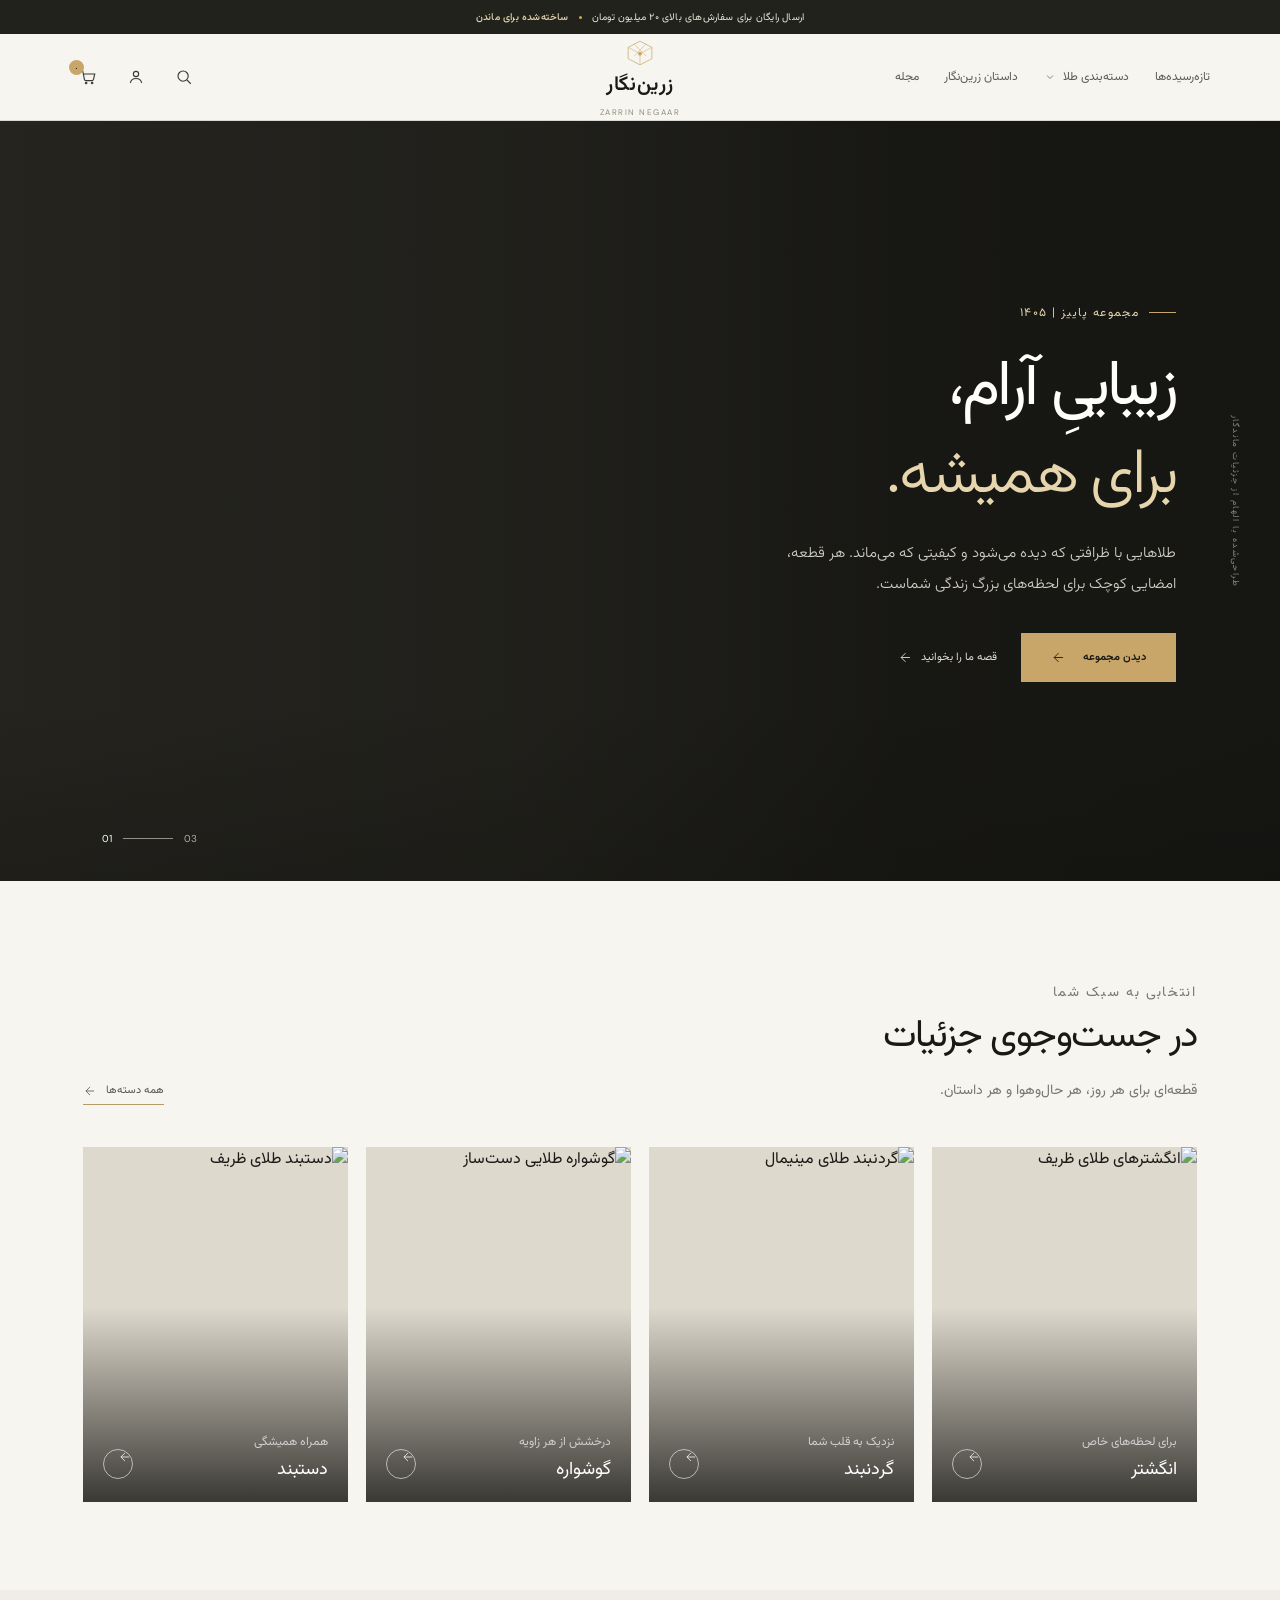
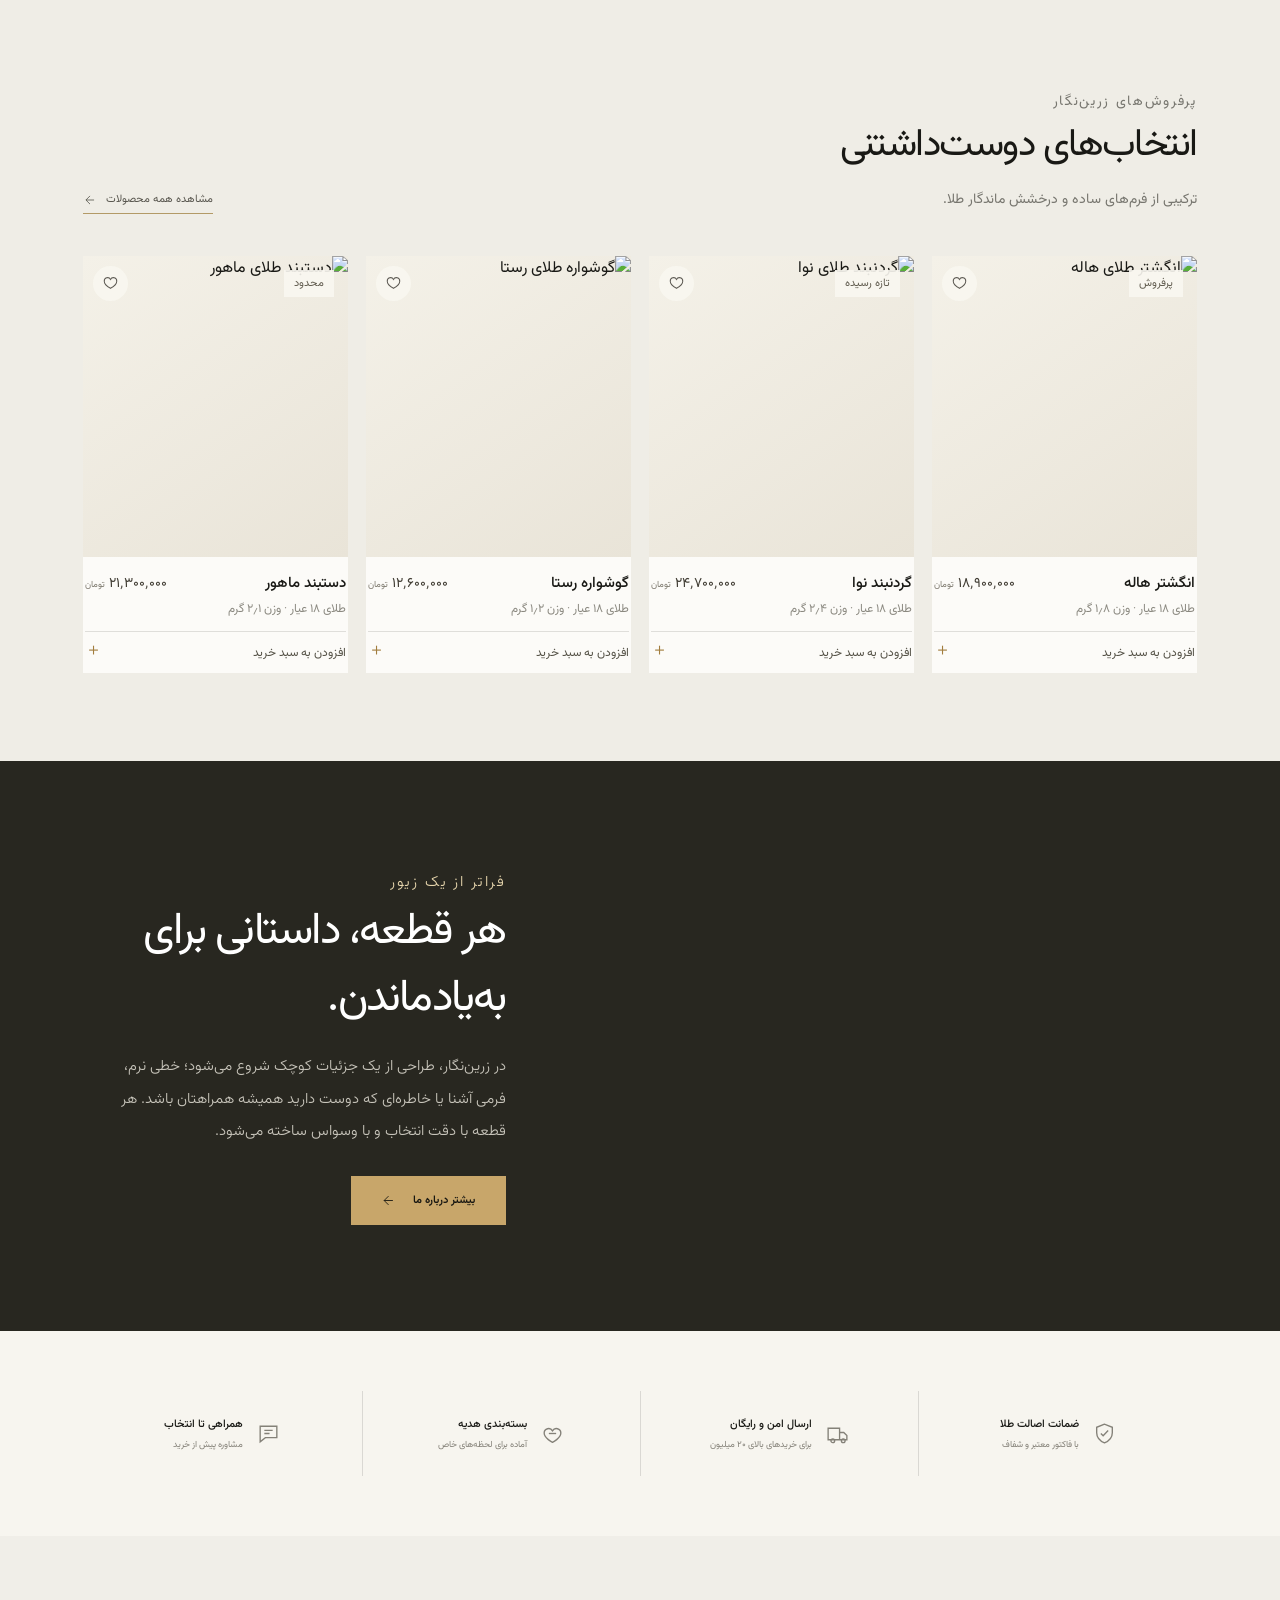
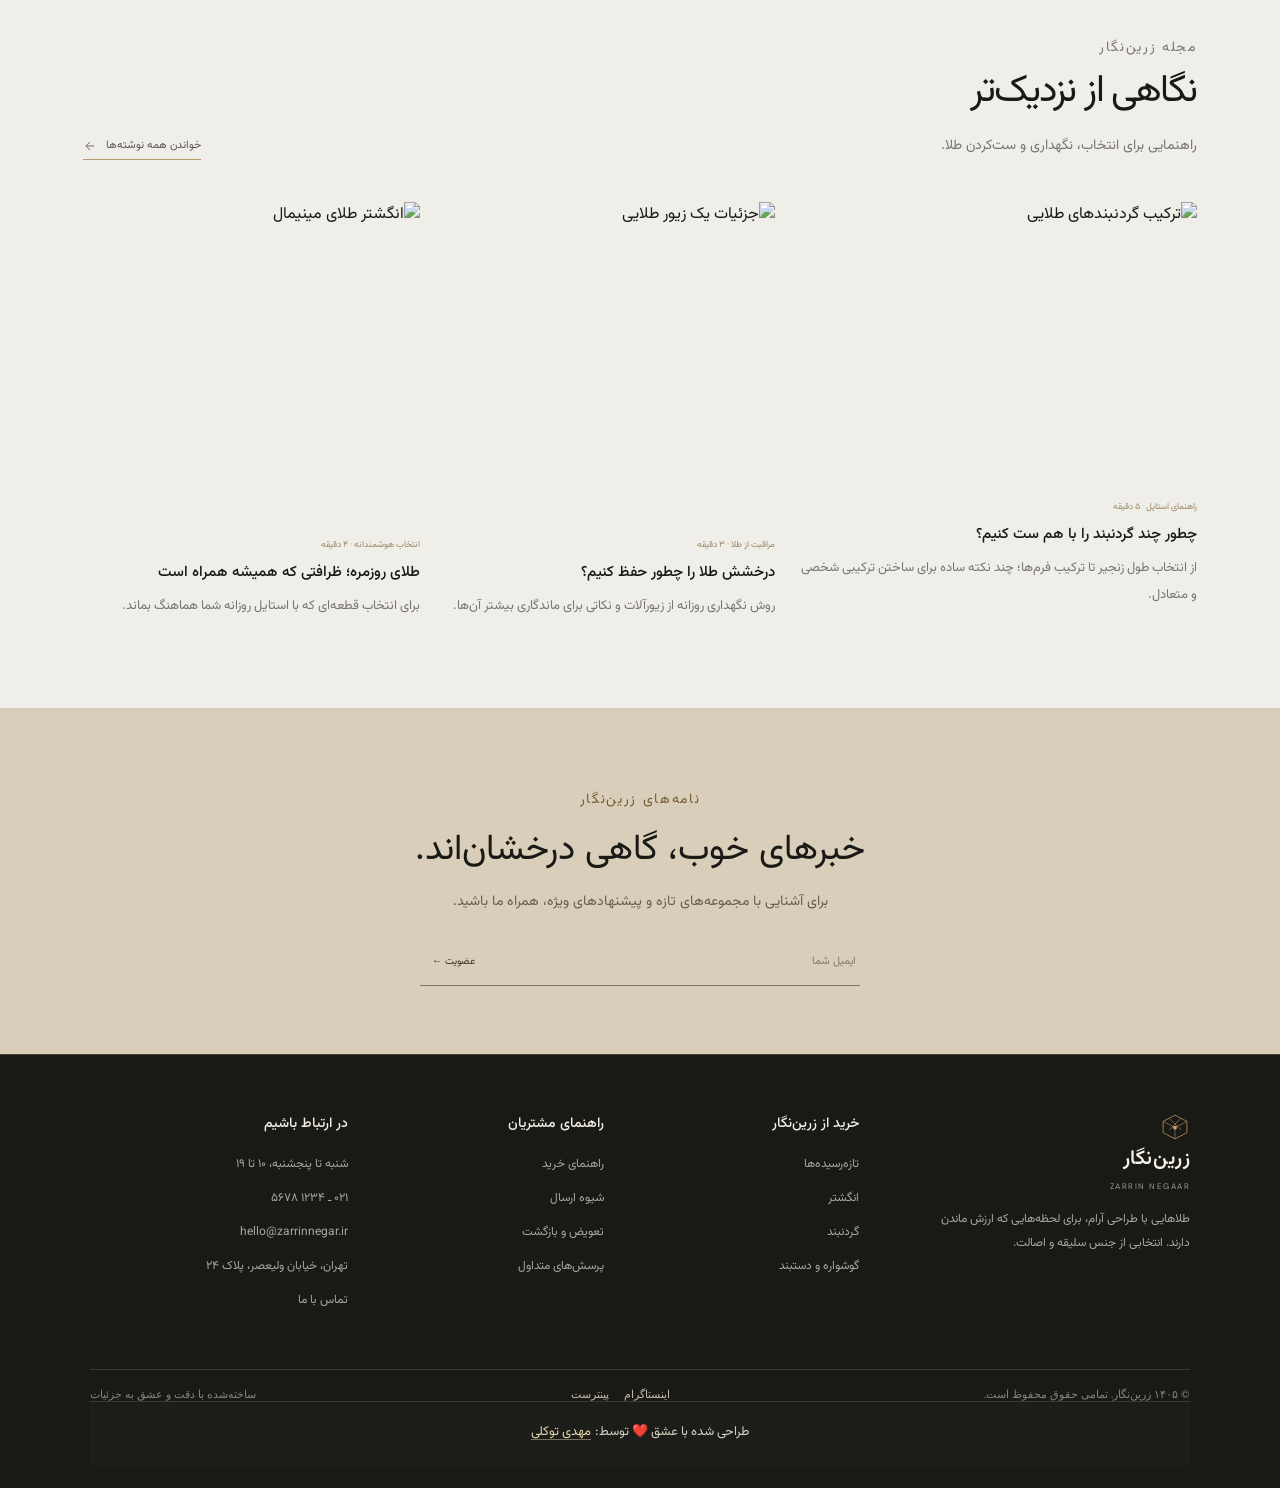
==== commit b3177ea0: "Polish store pages and add designer signature" ====
--- a/index.html
+++ b/index.html
@@ -162,7 +162,9 @@
       <div class="footer-col"><h3>در ارتباط باشیم</h3><p>شنبه تا پنجشنبه، ۱۰ تا ۱۹</p><a href="tel:+982112345678">۰۲۱ ـ ۱۲۳۴ ۵۶۷۸</a><a href="mailto:hello@zarrinnegar.ir">hello@zarrinnegar.ir</a><p>تهران، خیابان ولیعصر، پلاک ۲۴</p><a href="contact.html">تماس با ما</a></div>
     </div>
     <div class="footer-bottom"><span>© ۱۴۰۵ زرین‌نگار. تمامی حقوق محفوظ است.</span><div class="socials"><a href="#" aria-label="اینستاگرام">اینستاگرام</a><a href="#" aria-label="پینترست">پینترست</a></div><span>ساخته‌شده با دقت و عشق به جزئیات</span></div>
-  </footer>
+  
+    <div class="designer-signature" dir="rtl"><span>طراحی شده با عشق <span aria-hidden="true">❤️</span> توسط: </span><a href="https://mahditavakoli.ir/" target="_blank" rel="noopener noreferrer">مهدی توکلی</a></div>
+</footer>
   <div class="toast" role="status" aria-live="polite"></div>
   <script src="assets/site.js" defer></script>
 </body>
--- a/assets/site.css
+++ b/assets/site.css
@@ -813,3 +813,101 @@
 @media (prefers-reduced-motion: reduce) {
   .catalog-products .product-card,.gallery-thumb img,.product-gallery-main img,.craft-card,.journal-grid-page .journal-card img,.shipping-step,.cart-recommendations .product-card { transition: none !important; }
 }
+
+
+/* Final polish: clearer hierarchy, consistent product cards, and functional search */
+:root { --gold-strong:#a98142; --gold-wash:#efe6d2; --paper-light:#fcfbf8; }
+::selection { background: #e7d6ad; color: #24221c; }
+.nav-links { font-size: 12px; }
+.hero-copy p { font-size: 15px; line-height: 2.1; }
+.eyebrow { font-size: 12px; }
+.section { padding-top: 88px; padding-bottom: 88px; }
+.section-kicker { font-size: 12px; }
+.section-heading p { font-size: 14px; line-height: 2; }
+.category-label strong { font-size: 18px; }
+.category-label span { font-size: 12px; }
+.product-card { background: #fcfbf8; }
+.product-image-wrap { background: linear-gradient(145deg,#f4f1e8,#e9e4d8); }
+.product-card .product-image-wrap img { transition: transform .65s cubic-bezier(.22,.68,0,1),filter .35s ease; }
+.product-card:hover .product-image-wrap img { transform: scale(1.045); filter: saturate(.94); }
+.product-card .product-title { font-size: 15px; }
+.product-card .product-weight { font-size: 12px; }
+.product-card .product-price { font-size: 14px; }
+.product-card .product-buy { min-height: 42px; font-size: 12px; }
+.product-tag { font-size: 11px; }
+.editorial-copy p { font-size: 15px; line-height: 2.15; }
+.journal-card h3 { font-size: 15px; line-height: 1.85; }
+.journal-card p { font-size: 13px; line-height: 2.05; }
+.newsletter h2 { font-size: clamp(25px,3vw,36px); }
+.newsletter p { font-size: 14px; line-height: 2; }
+.site-footer { border-top: 1px solid rgba(200,166,106,.28); }
+.footer-col h3 { font-size: 14px; }
+.footer-col a,.footer-col p,.footer-about { font-size: 12px; line-height: 2; }
+.footer-bottom { font-size: 11px; }
+.product-rating { display: none; }
+.product-detail-copy .product-title { margin-bottom: 10px; }
+.product-detail-copy { border-color: rgba(169,129,66,.18); }
+.product-guarantees { border-color: rgba(169,129,66,.2); }
+.catalog-filters { border-radius: 2px; }
+.catalog-products .product-card { background: transparent; }
+.catalog-products .product-meta { padding-inline: 3px; }
+.catalog-campaign { box-shadow: 0 18px 45px rgba(32,29,21,.11); }
+.search-dialog {
+  width: min(640px,calc(100% - 28px)); max-width: none; max-height: min(82svh,740px); padding: 0;
+  border: 1px solid rgba(200,166,106,.35); background: #fbfaf6; color: var(--ink); box-shadow: 0 30px 90px rgba(16,15,12,.3);
+}
+.search-dialog::backdrop { background: rgba(20,19,16,.64); backdrop-filter: blur(4px); }
+.search-dialog[open] { animation: searchIn .2s ease-out both; }
+@keyframes searchIn { from {opacity:0;transform:translateY(8px) scale(.99)} to {opacity:1;transform:translateY(0) scale(1)} }
+.search-dialog-inner { padding: clamp(21px,4vw,34px); }
+.search-dialog-head { display:flex; align-items:center; justify-content:space-between; gap:18px; margin-bottom:21px; }
+.search-dialog-head span { color:#9a7844; font-size:13px; }
+.search-dialog-head strong { display:block; margin-top:4px; font-size:19px; font-weight:500; }
+.search-close { width:38px; height:38px; border:1px solid var(--line); background:transparent; color:#666156; font-size:22px; cursor:pointer; }
+.search-input-wrap { display:flex; align-items:center; gap:12px; padding:0 15px; border:1px solid rgba(25,25,21,.18); background:#fffefa; }
+.search-input-wrap:focus-within { border-color:#b99c64; box-shadow:0 0 0 3px rgba(200,166,106,.12); }
+.search-input-wrap svg { flex:none; width:19px; height:19px; stroke:#8b754e; stroke-width:1.5; fill:none; }
+.search-input-wrap input { width:100%; height:56px; border:0; outline:0; background:transparent; color:var(--ink); font:14px 'Vazirmatn',sans-serif; }
+.search-shortcuts { display:flex; flex-wrap:wrap; gap:8px; margin:16px 0 18px; }
+.search-shortcuts button { padding:8px 12px; border:1px solid var(--line); background:transparent; color:#6d685d; font:12px 'Vazirmatn',sans-serif; cursor:pointer; }
+.search-shortcuts button:hover { border-color:#b99c64; color:#806239; background:#f2eddf; }
+.search-results { display:grid; gap:7px; max-height:42svh; overflow:auto; }
+.search-result { display:grid; grid-template-columns:58px minmax(0,1fr) auto; gap:13px; align-items:center; padding:8px; border-bottom:1px solid rgba(25,25,21,.08); transition:background .2s ease; }
+.search-result:hover { background:#f0ede4; }
+.search-result img { width:58px; height:58px; object-fit:cover; background:#ebe7dd; }
+.search-result strong { display:block; font-size:14px; font-weight:500; }
+.search-result small { display:block; margin-top:4px; color:#817b6e; font-size:12px; }
+.search-result-price { color:#685638; font-size:12px; white-space:nowrap; }
+.search-empty { padding:20px 8px; color:#77746b; font-size:13px; line-height:2; }
+.designer-signature { display:flex; justify-content:center; align-items:center; flex-wrap:wrap; gap:4px; padding:17px 16px 21px; border-top:1px solid rgba(255,255,255,.12); background:#1c1c18; color:#d7d1c3; text-align:center; font-size:13px; line-height:2; }
+.designer-signature a { color:#e7d6ad; text-decoration:underline; text-decoration-color:rgba(231,214,173,.46); text-underline-offset:4px; transition:color .2s ease,text-decoration-color .2s ease; }
+.designer-signature a:hover { color:#fff; text-decoration-color:#fff; }
+.wish-button.active { color:#9a5a4f; border-color:rgba(154,90,79,.25); background:#fff8f5; }
+.wish-button.active svg { fill:currentColor; }
+
+@media (min-width: 1100px) {
+  .product-detail-copy { position: sticky; top: 18px; }
+  .article-content { max-width: 900px; }
+}
+@media (max-width: 700px) {
+  .section { padding-top: 58px; padding-bottom: 58px; }
+  .hero-copy p { font-size: 14px; }
+  .section-heading p { font-size: 13px; }
+  .product-card .product-title { font-size: 14px; }
+  .product-card .product-weight { font-size: 11px; }
+  .product-card .product-price { font-size: 12px; }
+  .product-card .product-buy { min-height: 40px; font-size: 11px; }
+  .footer-col a,.footer-col p,.footer-about { font-size: 13px; }
+  .footer-bottom { font-size: 11px; }
+  .designer-signature { padding: 15px 18px 23px; font-size: 13px; }
+  .product-detail-copy { padding-bottom: 22px; }
+  .product-actions { position: sticky; bottom: 7px; z-index: 6; padding: 8px; margin-inline: -8px; background: rgba(251,250,246,.92); box-shadow: 0 5px 24px rgba(32,29,21,.09); backdrop-filter: blur(10px); }
+  .search-dialog-inner { padding: 20px 16px; }
+  .search-result { grid-template-columns:50px minmax(0,1fr); gap:10px; }
+  .search-result img { width:50px; height:50px; }
+  .search-result-price { grid-column:2; }
+}
+@media (prefers-reduced-motion: reduce) {
+  .search-dialog[open] { animation:none; }
+  .product-card .product-image-wrap img { transition:none; }
+}
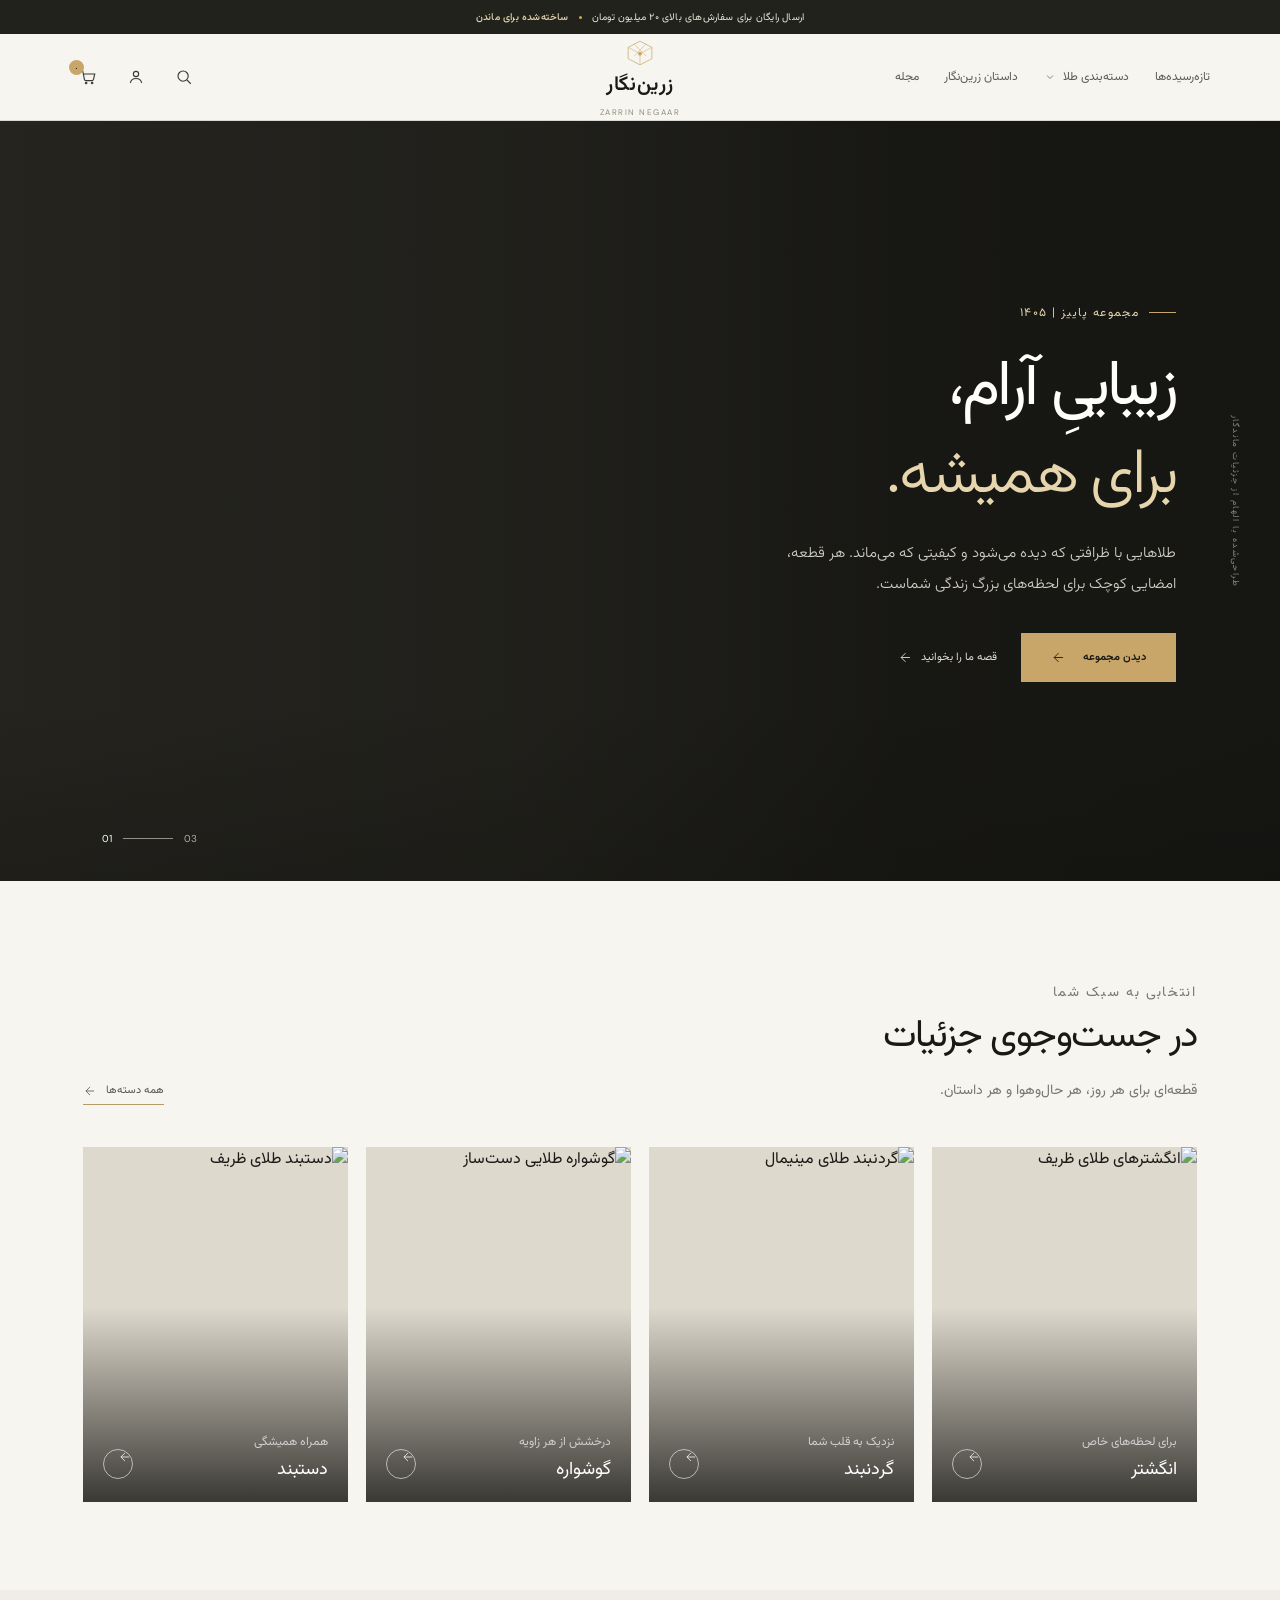
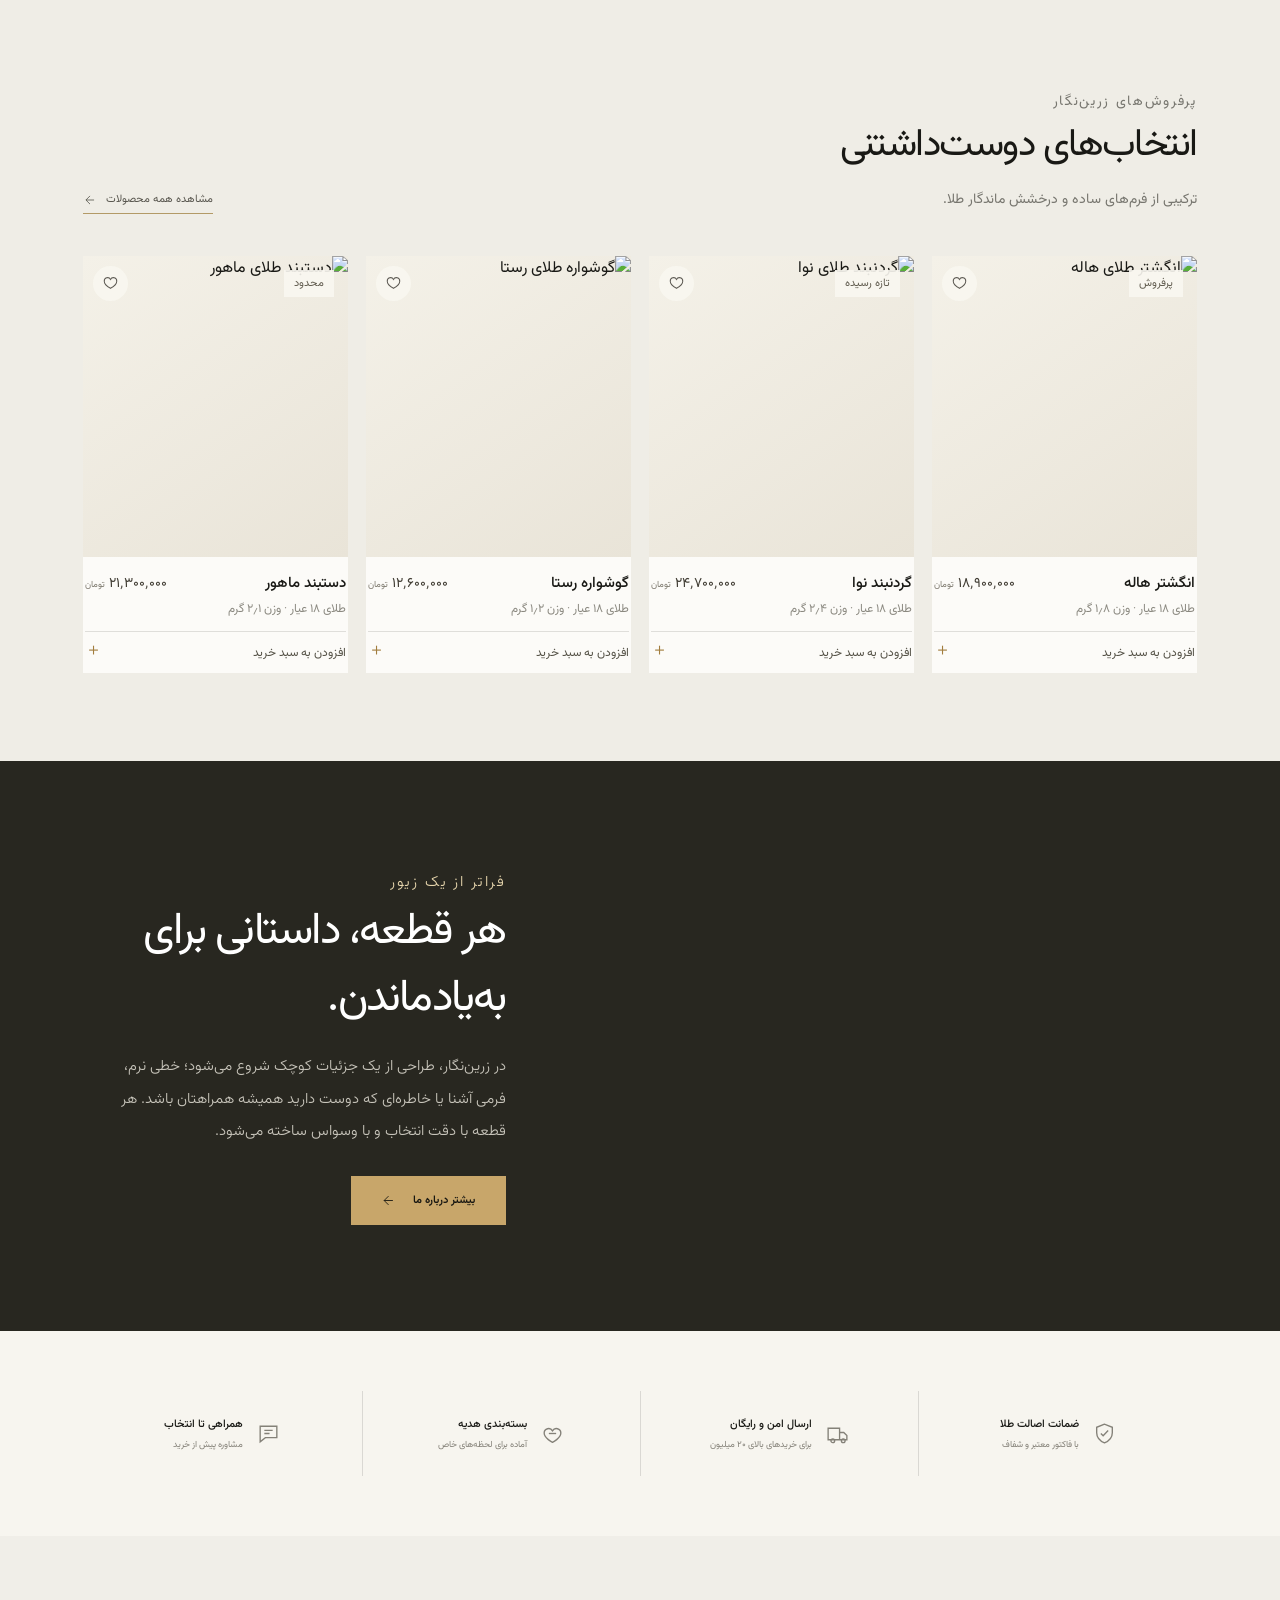
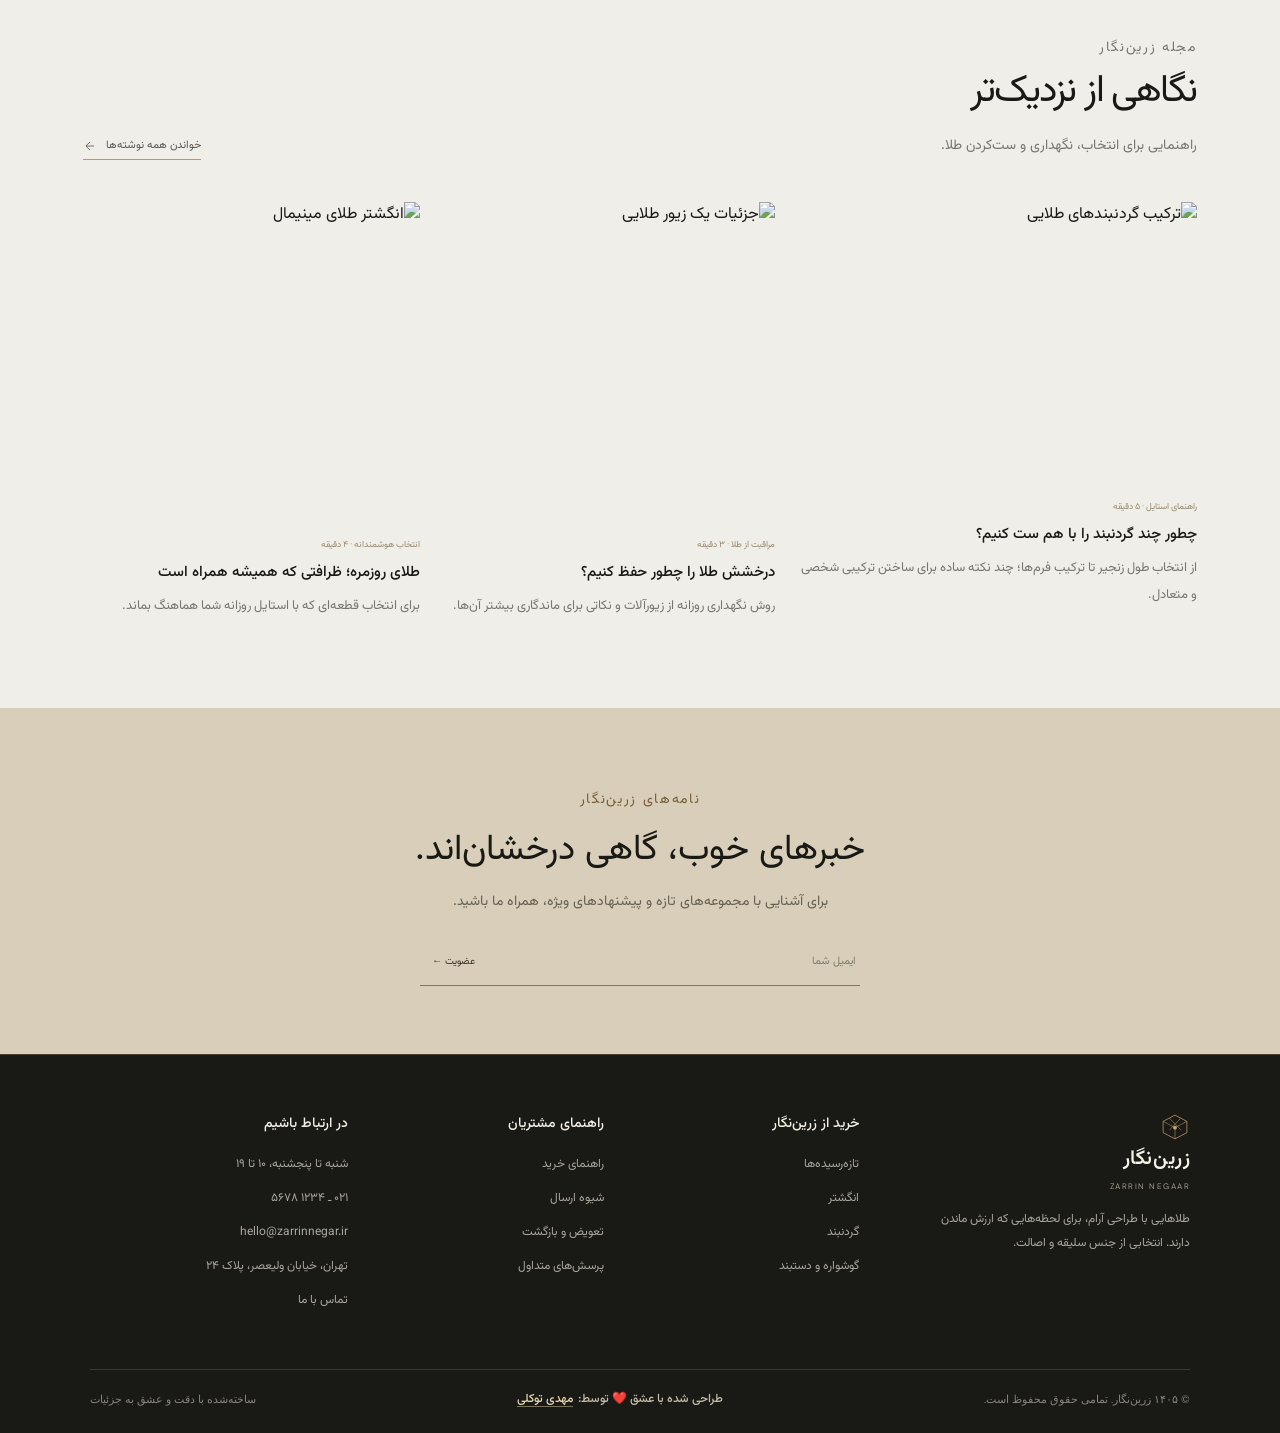
==== commit 61f80282: "Move designer credit into footer social row" ====
--- a/index.html
+++ b/index.html
@@ -161,9 +161,9 @@
       <div class="footer-col"><h3>راهنمای مشتریان</h3><a href="shipping.html#guide">راهنمای خرید</a><a href="shipping.html">شیوه ارسال</a><a href="shipping.html#returns">تعویض و بازگشت</a><a href="faq.html">پرسش‌های متداول</a></div>
       <div class="footer-col"><h3>در ارتباط باشیم</h3><p>شنبه تا پنجشنبه، ۱۰ تا ۱۹</p><a href="tel:+982112345678">۰۲۱ ـ ۱۲۳۴ ۵۶۷۸</a><a href="mailto:hello@zarrinnegar.ir">hello@zarrinnegar.ir</a><p>تهران، خیابان ولیعصر، پلاک ۲۴</p><a href="contact.html">تماس با ما</a></div>
     </div>
-    <div class="footer-bottom"><span>© ۱۴۰۵ زرین‌نگار. تمامی حقوق محفوظ است.</span><div class="socials"><a href="#" aria-label="اینستاگرام">اینستاگرام</a><a href="#" aria-label="پینترست">پینترست</a></div><span>ساخته‌شده با دقت و عشق به جزئیات</span></div>
+    <div class="footer-bottom"><span>© ۱۴۰۵ زرین‌نگار. تمامی حقوق محفوظ است.</span><div class="designer-credit" dir="rtl"><span>طراحی شده با عشق <span aria-hidden="true">❤️</span> توسط:</span><a href="https://mahditavakoli.ir/" target="_blank" rel="noopener noreferrer">مهدی توکلی</a></div><span>ساخته‌شده با دقت و عشق به جزئیات</span></div>
   
-    <div class="designer-signature" dir="rtl"><span>طراحی شده با عشق <span aria-hidden="true">❤️</span> توسط: </span><a href="https://mahditavakoli.ir/" target="_blank" rel="noopener noreferrer">مهدی توکلی</a></div>
+    
 </footer>
   <div class="toast" role="status" aria-live="polite"></div>
   <script src="assets/site.js" defer></script>
--- a/assets/site.css
+++ b/assets/site.css
@@ -167,8 +167,6 @@
     .footer-col a, .footer-col p { display: block; margin: 0 0 10px; color: #aaa69c; font-size: 10px; transition: color .2s; }
     .footer-col a:hover { color: var(--gold-light); }
     .footer-bottom { max-width: 1440px; margin: auto; padding-top: 17px; display: flex; align-items: center; justify-content: space-between; border-top: 1px solid rgba(255,255,255,.13); color: #87847b; font: 9px 'DM Sans', sans-serif; }
-    .socials { display: flex; gap: 15px; }
-    .socials a { color: #c5bda9; }
     .toast { position: fixed; z-index: 50; right: 24px; bottom: 24px; max-width: calc(100vw - 48px); padding: 13px 18px; background: #23231e; color: #f3eedf; font-size: 11px; box-shadow: 0 8px 30px rgba(0,0,0,.18); opacity: 0; pointer-events: none; transform: translateY(12px); transition: .3s; }
     .toast.show { opacity: 1; transform: translateY(0); }
     .mobile-nav { display: none; }
@@ -308,7 +306,6 @@
       .footer-col h3:after { content: ''; display: block; width: 24px; height: 1px; margin: 9px auto 0; background: var(--gold); opacity: .8; }
       .footer-col a, .footer-col p { margin: 0 auto 9px; text-align: center; }
       .footer-bottom { align-items: center; flex-direction: column; justify-content: center; gap: 12px; font-size: 9px; text-align: center; }
-      .socials { justify-content: center; gap: 18px; }
     }
     @media (max-width: 390px) {
       .hero-actions { gap: 13px; }
@@ -844,6 +841,9 @@
 .footer-col h3 { font-size: 14px; }
 .footer-col a,.footer-col p,.footer-about { font-size: 12px; line-height: 2; }
 .footer-bottom { font-size: 11px; }
+.designer-credit { display:flex; align-items:center; justify-content:center; flex-wrap:wrap; gap:5px; direction:rtl; color:#c5bda9; font:500 12px/2 'Vazirmatn',sans-serif; text-align:center; }
+.designer-credit a { color:#e7d6ad; text-decoration:underline; text-decoration-color:rgba(231,214,173,.46); text-underline-offset:4px; transition:color .2s ease,text-decoration-color .2s ease; }
+.designer-credit a:hover { color:#fff; text-decoration-color:#fff; }
 .product-rating { display: none; }
 .product-detail-copy .product-title { margin-bottom: 10px; }
 .product-detail-copy { border-color: rgba(169,129,66,.18); }
@@ -879,9 +879,6 @@
 .search-result small { display:block; margin-top:4px; color:#817b6e; font-size:12px; }
 .search-result-price { color:#685638; font-size:12px; white-space:nowrap; }
 .search-empty { padding:20px 8px; color:#77746b; font-size:13px; line-height:2; }
-.designer-signature { display:flex; justify-content:center; align-items:center; flex-wrap:wrap; gap:4px; padding:17px 16px 21px; border-top:1px solid rgba(255,255,255,.12); background:#1c1c18; color:#d7d1c3; text-align:center; font-size:13px; line-height:2; }
-.designer-signature a { color:#e7d6ad; text-decoration:underline; text-decoration-color:rgba(231,214,173,.46); text-underline-offset:4px; transition:color .2s ease,text-decoration-color .2s ease; }
-.designer-signature a:hover { color:#fff; text-decoration-color:#fff; }
 .wish-button.active { color:#9a5a4f; border-color:rgba(154,90,79,.25); background:#fff8f5; }
 .wish-button.active svg { fill:currentColor; }
 
@@ -899,7 +896,6 @@
   .product-card .product-buy { min-height: 40px; font-size: 11px; }
   .footer-col a,.footer-col p,.footer-about { font-size: 13px; }
   .footer-bottom { font-size: 11px; }
-  .designer-signature { padding: 15px 18px 23px; font-size: 13px; }
   .product-detail-copy { padding-bottom: 22px; }
   .product-actions { position: sticky; bottom: 7px; z-index: 6; padding: 8px; margin-inline: -8px; background: rgba(251,250,246,.92); box-shadow: 0 5px 24px rgba(32,29,21,.09); backdrop-filter: blur(10px); }
   .search-dialog-inner { padding: 20px 16px; }
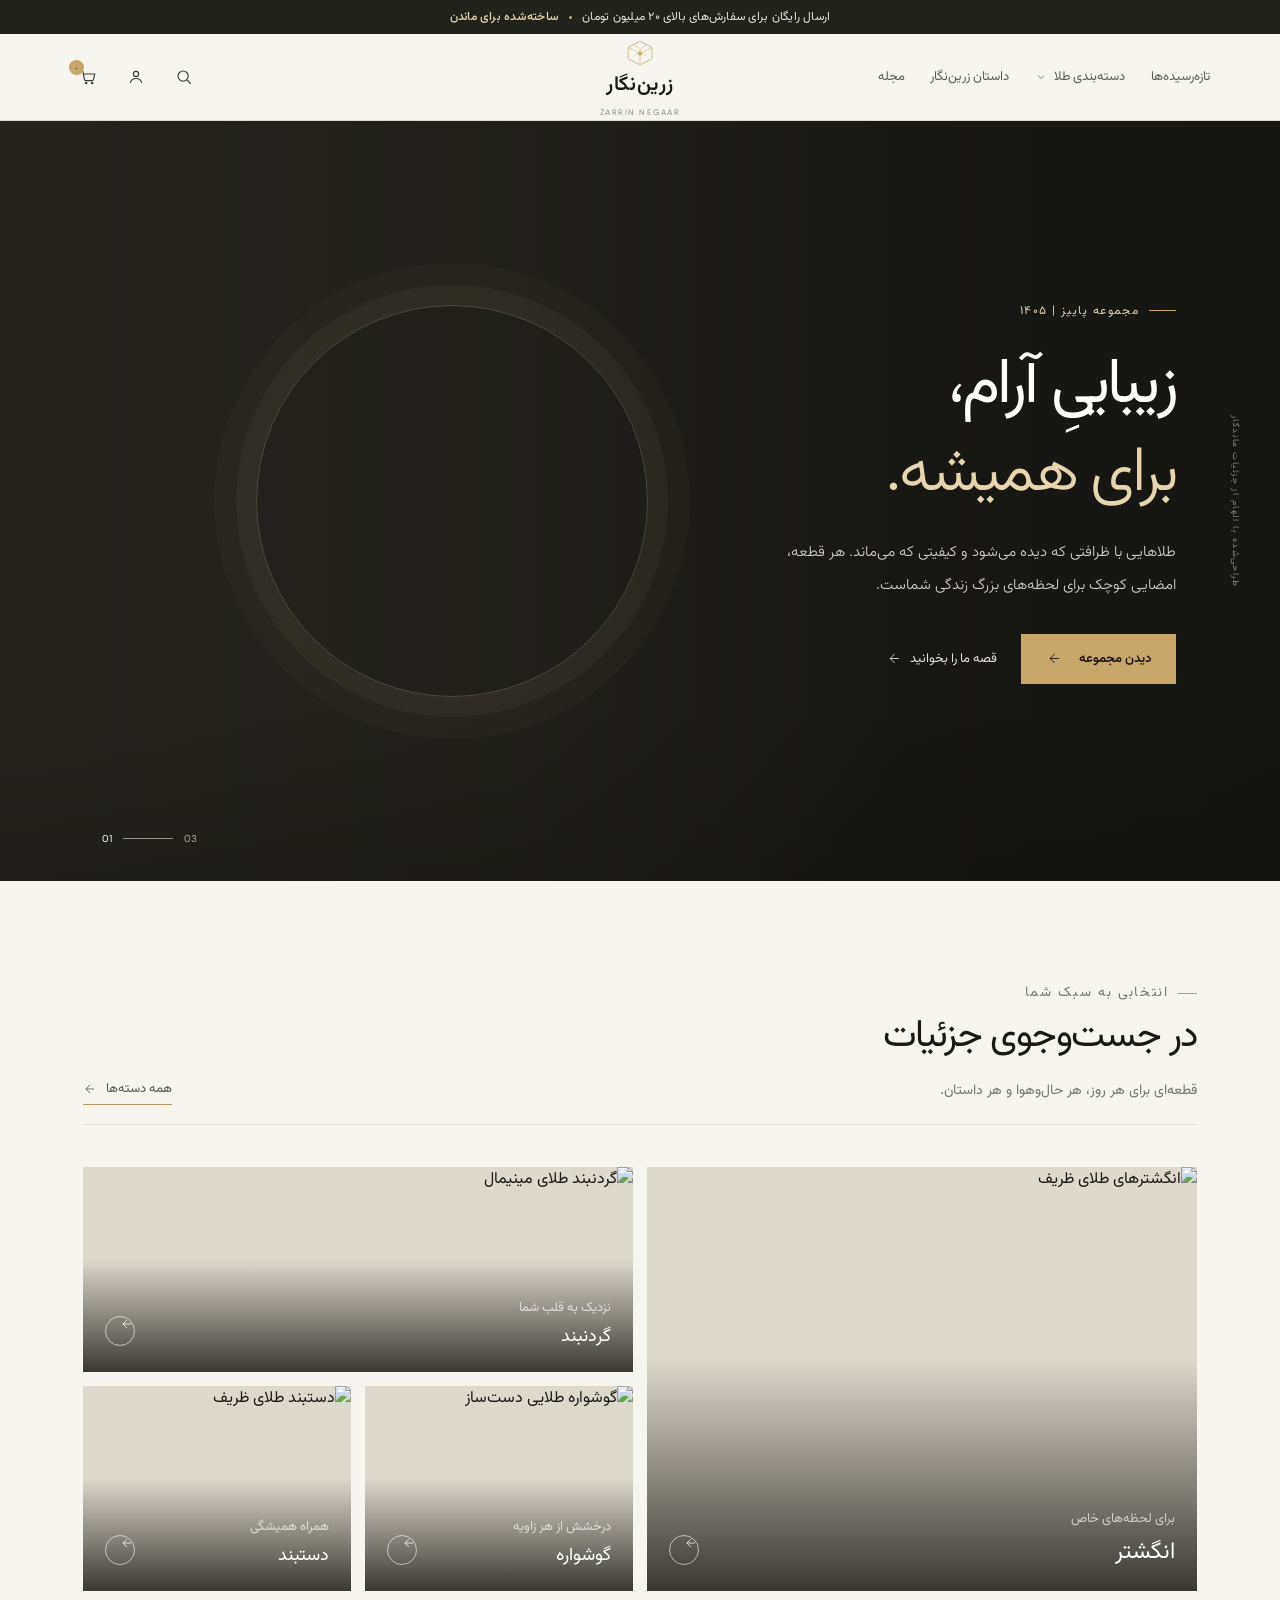
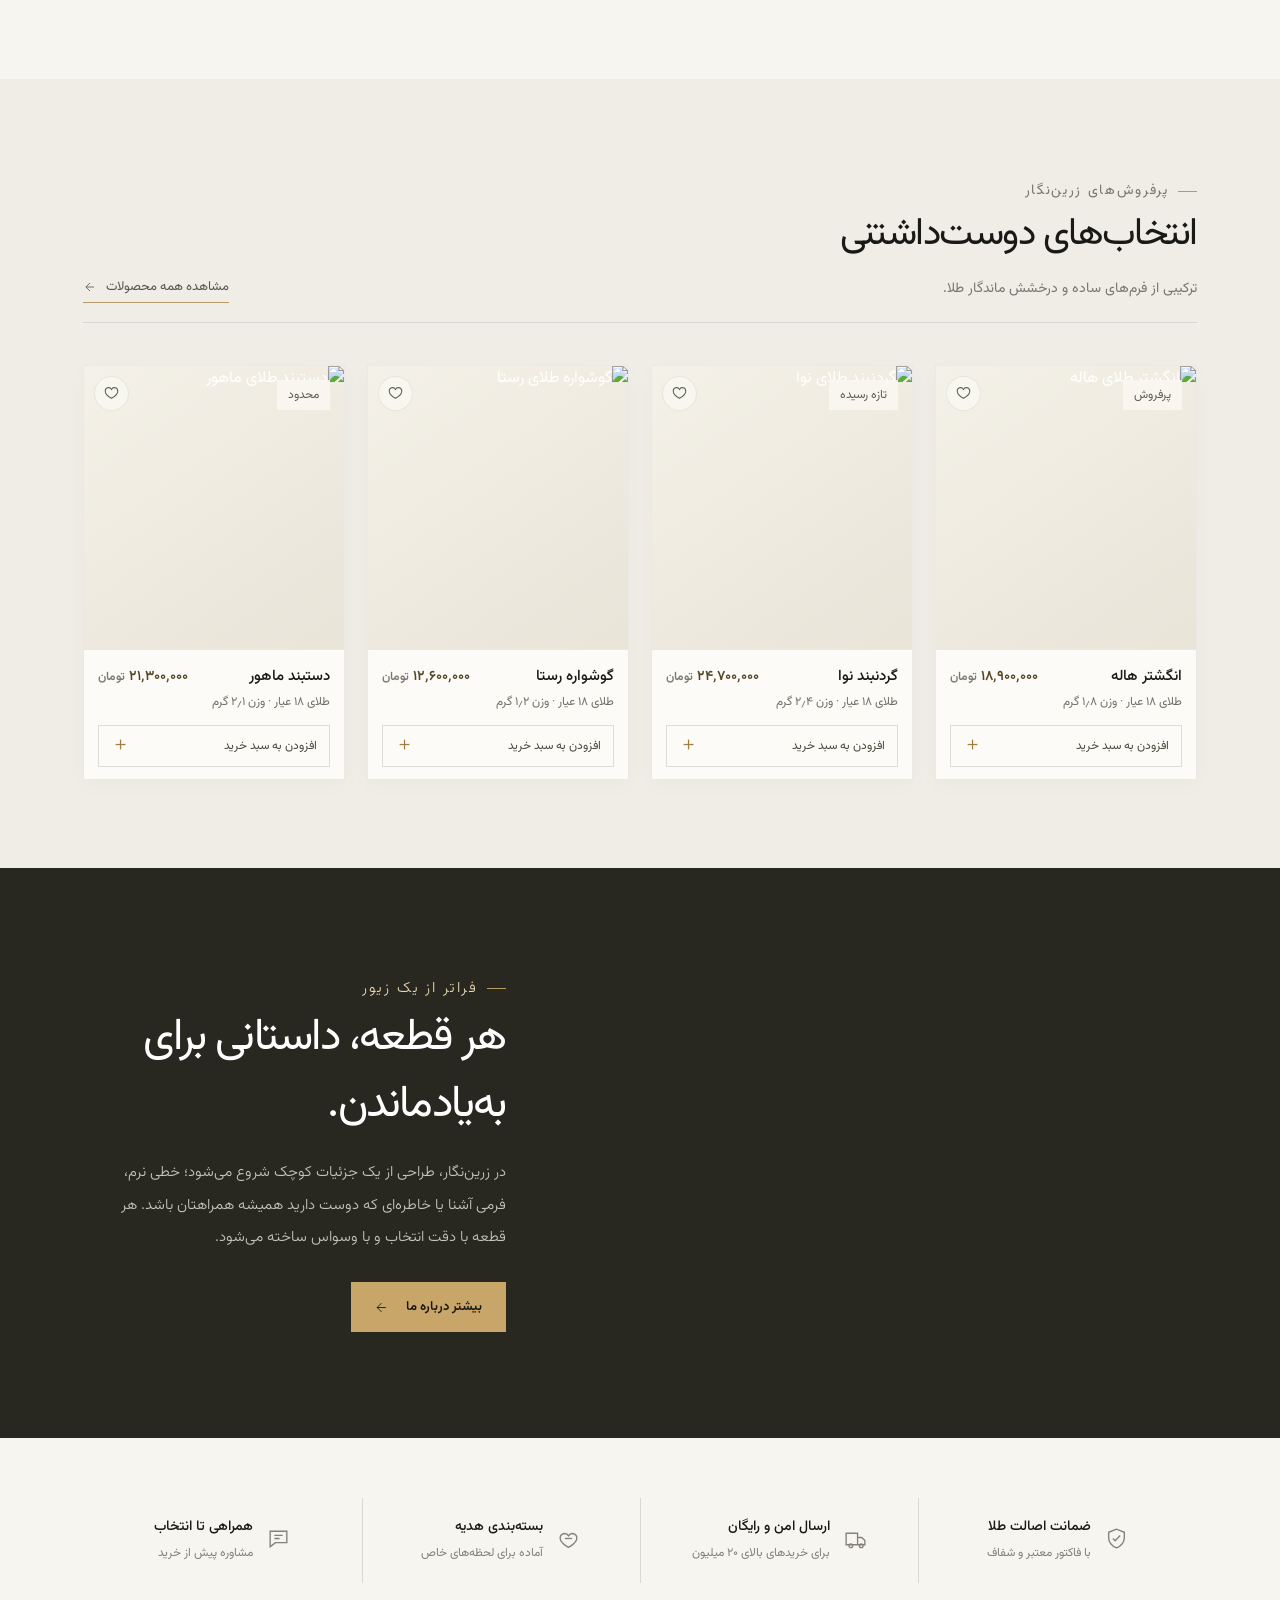
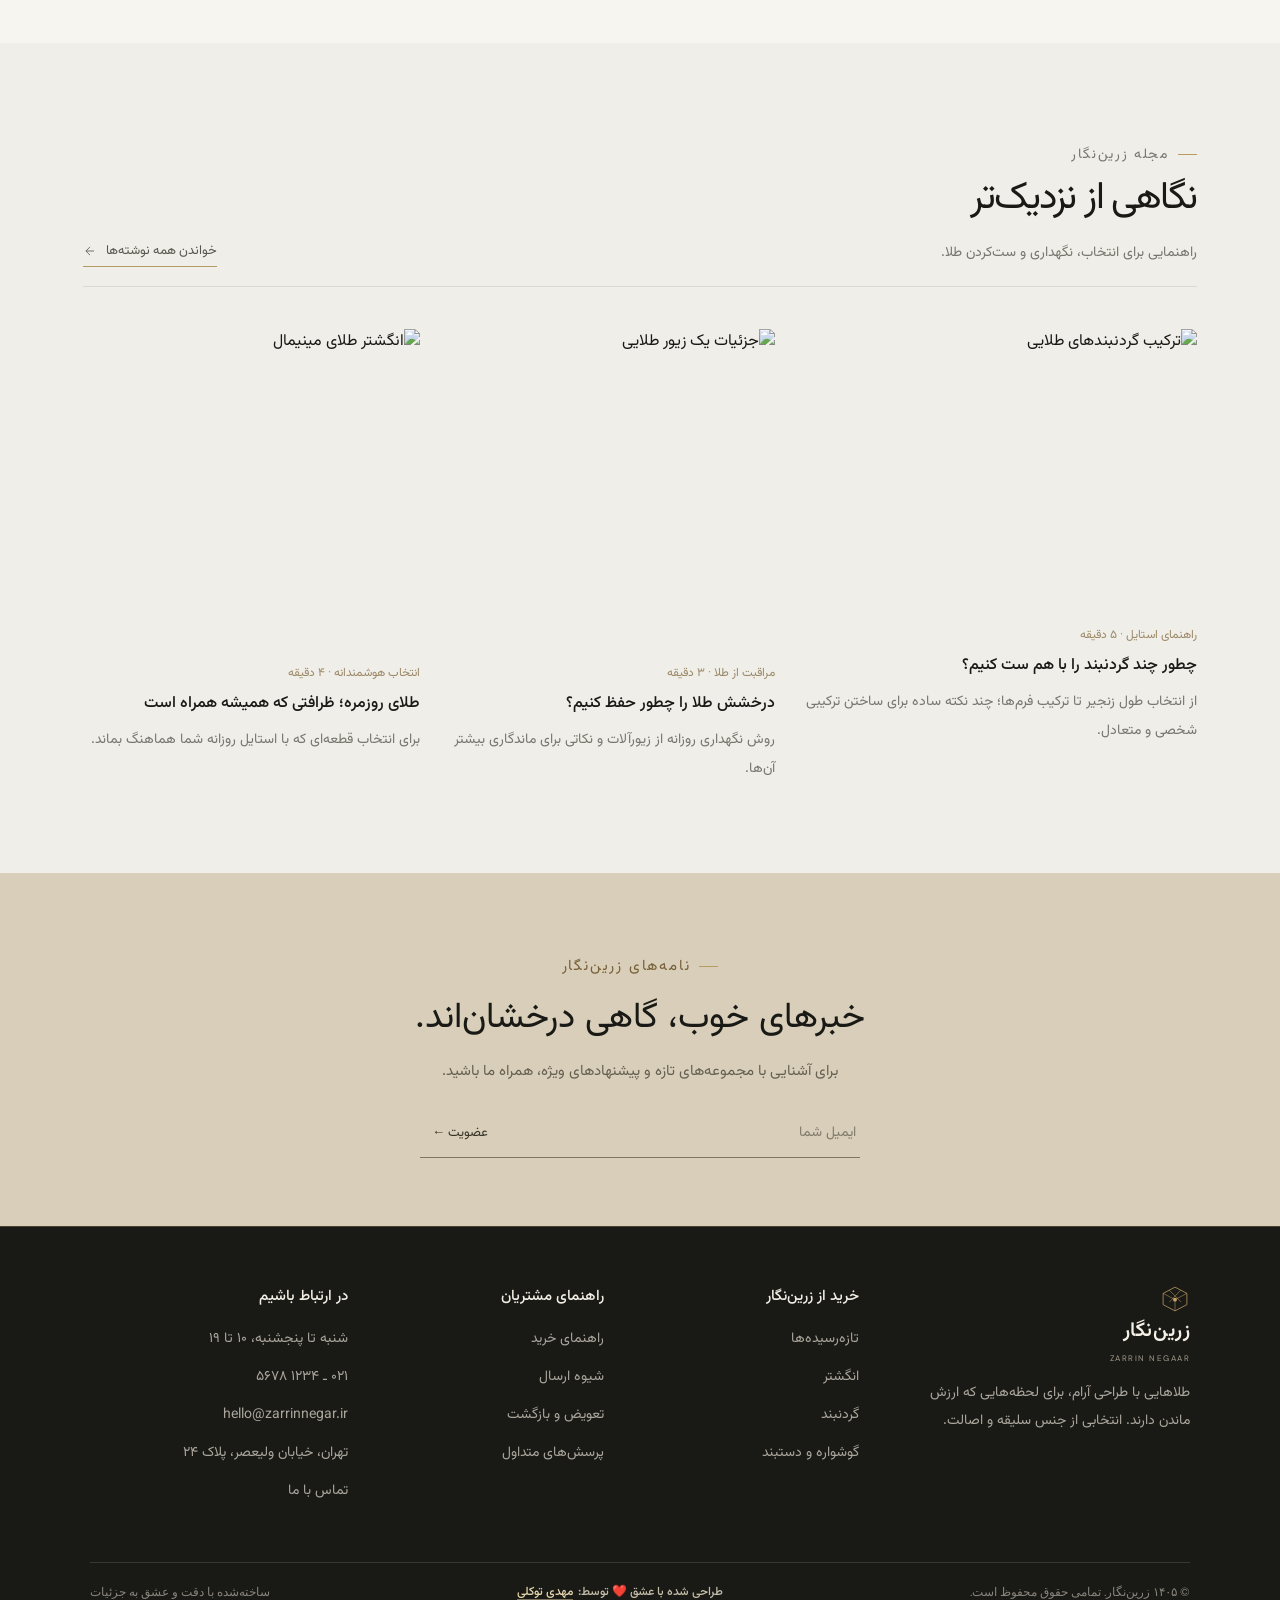
==== commit 411729f6: "Refine editorial storefront presentation" ====
--- a/index.html
+++ b/index.html
@@ -123,10 +123,10 @@
         <a class="view-all" href="products.html">مشاهده همه محصولات <svg viewBox="0 0 24 24"><path d="M19 12H5m7 7-7-7 7-7"/></svg></a>
       </div>
       <div class="products-grid">
-        <article class="product-card" data-id="ring3442" data-name="انگشتر هاله" data-price="18900000" data-category="ring" data-image="https://images.unsplash.com/photo-1605100804763-247f67b3557e?auto=format&amp;fit=crop&amp;w=850&amp;q=85"><div class="product-image-wrap"><img loading="lazy" src="https://images.unsplash.com/photo-1605100804763-247f67b3557e?auto=format&fit=crop&w=850&q=85" alt="انگشتر طلای هاله"><span class="product-tag">پرفروش</span><button class="wish-button" aria-label="افزودن انگشتر هاله به علاقه‌مندی‌ها"><svg viewBox="0 0 24 24"><path d="M20.8 8.8c0 5.2-8.8 10-8.8 10s-8.8-4.8-8.8-10A4.7 4.7 0 0 1 12 6.2a4.7 4.7 0 0 1 8.8 2.6Z"/></svg></button></div><div class="product-meta"><div class="product-title-row"><div><h3 class="product-title"><a href="product.html">انگشتر هاله</a></h3><p class="product-weight">طلای ۱۸ عیار · وزن ۱٫۸ گرم</p></div><p class="product-price">۱۸٬۹۰۰٬۰۰۰ <span class="price-unit">تومان</span></p></div><button class="product-buy">افزودن به سبد خرید <span>＋</span></button></div></article>
-        <article class="product-card" data-id="gold53" data-name="گردنبند نوا" data-price="24700000" data-category="necklace" data-image="https://images.unsplash.com/photo-1611652022419-a9419f74343d?auto=format&amp;fit=crop&amp;w=850&amp;q=85"><div class="product-image-wrap"><img loading="lazy" src="https://images.unsplash.com/photo-1611652022419-a9419f74343d?auto=format&fit=crop&w=850&q=85" alt="گردنبند طلای نوا"><span class="product-tag">تازه رسیده</span><button class="wish-button" aria-label="افزودن گردنبند نوا به علاقه‌مندی‌ها"><svg viewBox="0 0 24 24"><path d="M20.8 8.8c0 5.2-8.8 10-8.8 10s-8.8-4.8-8.8-10A4.7 4.7 0 0 1 12 6.2a4.7 4.7 0 0 1 8.8 2.6Z"/></svg></button></div><div class="product-meta"><div class="product-title-row"><div><h3 class="product-title"><a href="product.html">گردنبند نوا</a></h3><p class="product-weight">طلای ۱۸ عیار · وزن ۲٫۴ گرم</p></div><p class="product-price">۲۴٬۷۰۰٬۰۰۰ <span class="price-unit">تومان</span></p></div><button class="product-buy">افزودن به سبد خرید <span>＋</span></button></div></article>
-        <article class="product-card" data-id="gold5718" data-name="گوشواره رستا" data-price="12600000" data-category="earring" data-image="https://images.unsplash.com/photo-1617038220319-276d3cfab638?auto=format&amp;fit=crop&amp;w=850&amp;q=85"><div class="product-image-wrap"><img loading="lazy" src="https://images.unsplash.com/photo-1617038220319-276d3cfab638?auto=format&fit=crop&w=850&q=85" alt="گوشواره طلای رستا"><button class="wish-button" aria-label="افزودن گوشواره رستا به علاقه‌مندی‌ها"><svg viewBox="0 0 24 24"><path d="M20.8 8.8c0 5.2-8.8 10-8.8 10s-8.8-4.8-8.8-10A4.7 4.7 0 0 1 12 6.2a4.7 4.7 0 0 1 8.8 2.6Z"/></svg></button></div><div class="product-meta"><div class="product-title-row"><div><h3 class="product-title"><a href="product.html">گوشواره رستا</a></h3><p class="product-weight">طلای ۱۸ عیار · وزن ۱٫۲ گرم</p></div><p class="product-price">۱۲٬۶۰۰٬۰۰۰ <span class="price-unit">تومان</span></p></div><button class="product-buy">افزودن به سبد خرید <span>＋</span></button></div></article>
-        <article class="product-card" data-id="bracelet6556" data-name="دستبند ماهور" data-price="21300000" data-category="bracelet" data-image="https://images.unsplash.com/photo-1611591437281-460bfbe1220a?auto=format&amp;fit=crop&amp;w=850&amp;q=85"><div class="product-image-wrap"><img loading="lazy" src="https://images.unsplash.com/photo-1611591437281-460bfbe1220a?auto=format&fit=crop&w=850&q=85" alt="دستبند طلای ماهور"><span class="product-tag">محدود</span><button class="wish-button" aria-label="افزودن دستبند ماهور به علاقه‌مندی‌ها"><svg viewBox="0 0 24 24"><path d="M20.8 8.8c0 5.2-8.8 10-8.8 10s-8.8-4.8-8.8-10A4.7 4.7 0 0 1 12 6.2a4.7 4.7 0 0 1 8.8 2.6Z"/></svg></button></div><div class="product-meta"><div class="product-title-row"><div><h3 class="product-title"><a href="product.html">دستبند ماهور</a></h3><p class="product-weight">طلای ۱۸ عیار · وزن ۲٫۱ گرم</p></div><p class="product-price">۲۱٬۳۰۰٬۰۰۰ <span class="price-unit">تومان</span></p></div><button class="product-buy">افزودن به سبد خرید <span>＋</span></button></div></article>
+        <article class="product-card" data-id="ring3442" data-name="انگشتر هاله" data-price="18900000" data-category="ring" data-image="https://images.unsplash.com/photo-1605100804763-247f67b3557e?auto=format&amp;fit=crop&amp;w=850&amp;q=85"><div class="product-image-wrap"><a class="product-image-link" href="product.html" aria-label="مشاهده تصویر انگشتر طلای هاله"><img loading="lazy" src="https://images.unsplash.com/photo-1605100804763-247f67b3557e?auto=format&fit=crop&w=850&q=85" alt="انگشتر طلای هاله"><span class="product-image-cta">مشاهده محصول</span></a><span class="product-tag">پرفروش</span><button class="wish-button" aria-label="افزودن انگشتر هاله به علاقه‌مندی‌ها"><svg viewBox="0 0 24 24"><path d="M20.8 8.8c0 5.2-8.8 10-8.8 10s-8.8-4.8-8.8-10A4.7 4.7 0 0 1 12 6.2a4.7 4.7 0 0 1 8.8 2.6Z"/></svg></button></div><div class="product-meta"><div class="product-title-row"><div><h3 class="product-title"><a href="product.html">انگشتر هاله</a></h3><p class="product-weight">طلای ۱۸ عیار · وزن ۱٫۸ گرم</p></div><p class="product-price">۱۸٬۹۰۰٬۰۰۰ <span class="price-unit">تومان</span></p></div><button class="product-buy">افزودن به سبد خرید <span>＋</span></button></div></article>
+        <article class="product-card" data-id="gold53" data-name="گردنبند نوا" data-price="24700000" data-category="necklace" data-image="https://images.unsplash.com/photo-1611652022419-a9419f74343d?auto=format&amp;fit=crop&amp;w=850&amp;q=85"><div class="product-image-wrap"><a class="product-image-link" href="product.html" aria-label="مشاهده تصویر گردنبند طلای نوا"><img loading="lazy" src="https://images.unsplash.com/photo-1611652022419-a9419f74343d?auto=format&fit=crop&w=850&q=85" alt="گردنبند طلای نوا"><span class="product-image-cta">مشاهده محصول</span></a><span class="product-tag">تازه رسیده</span><button class="wish-button" aria-label="افزودن گردنبند نوا به علاقه‌مندی‌ها"><svg viewBox="0 0 24 24"><path d="M20.8 8.8c0 5.2-8.8 10-8.8 10s-8.8-4.8-8.8-10A4.7 4.7 0 0 1 12 6.2a4.7 4.7 0 0 1 8.8 2.6Z"/></svg></button></div><div class="product-meta"><div class="product-title-row"><div><h3 class="product-title"><a href="product.html">گردنبند نوا</a></h3><p class="product-weight">طلای ۱۸ عیار · وزن ۲٫۴ گرم</p></div><p class="product-price">۲۴٬۷۰۰٬۰۰۰ <span class="price-unit">تومان</span></p></div><button class="product-buy">افزودن به سبد خرید <span>＋</span></button></div></article>
+        <article class="product-card" data-id="gold5718" data-name="گوشواره رستا" data-price="12600000" data-category="earring" data-image="https://images.unsplash.com/photo-1617038220319-276d3cfab638?auto=format&amp;fit=crop&amp;w=850&amp;q=85"><div class="product-image-wrap"><a class="product-image-link" href="product.html" aria-label="مشاهده تصویر گوشواره طلای رستا"><img loading="lazy" src="https://images.unsplash.com/photo-1617038220319-276d3cfab638?auto=format&fit=crop&w=850&q=85" alt="گوشواره طلای رستا"><span class="product-image-cta">مشاهده محصول</span></a><button class="wish-button" aria-label="افزودن گوشواره رستا به علاقه‌مندی‌ها"><svg viewBox="0 0 24 24"><path d="M20.8 8.8c0 5.2-8.8 10-8.8 10s-8.8-4.8-8.8-10A4.7 4.7 0 0 1 12 6.2a4.7 4.7 0 0 1 8.8 2.6Z"/></svg></button></div><div class="product-meta"><div class="product-title-row"><div><h3 class="product-title"><a href="product.html">گوشواره رستا</a></h3><p class="product-weight">طلای ۱۸ عیار · وزن ۱٫۲ گرم</p></div><p class="product-price">۱۲٬۶۰۰٬۰۰۰ <span class="price-unit">تومان</span></p></div><button class="product-buy">افزودن به سبد خرید <span>＋</span></button></div></article>
+        <article class="product-card" data-id="bracelet6556" data-name="دستبند ماهور" data-price="21300000" data-category="bracelet" data-image="https://images.unsplash.com/photo-1611591437281-460bfbe1220a?auto=format&amp;fit=crop&amp;w=850&amp;q=85"><div class="product-image-wrap"><a class="product-image-link" href="product.html" aria-label="مشاهده تصویر دستبند طلای ماهور"><img loading="lazy" src="https://images.unsplash.com/photo-1611591437281-460bfbe1220a?auto=format&fit=crop&w=850&q=85" alt="دستبند طلای ماهور"><span class="product-image-cta">مشاهده محصول</span></a><span class="product-tag">محدود</span><button class="wish-button" aria-label="افزودن دستبند ماهور به علاقه‌مندی‌ها"><svg viewBox="0 0 24 24"><path d="M20.8 8.8c0 5.2-8.8 10-8.8 10s-8.8-4.8-8.8-10A4.7 4.7 0 0 1 12 6.2a4.7 4.7 0 0 1 8.8 2.6Z"/></svg></button></div><div class="product-meta"><div class="product-title-row"><div><h3 class="product-title"><a href="product.html">دستبند ماهور</a></h3><p class="product-weight">طلای ۱۸ عیار · وزن ۲٫۱ گرم</p></div><p class="product-price">۲۱٬۳۰۰٬۰۰۰ <span class="price-unit">تومان</span></p></div><button class="product-buy">افزودن به سبد خرید <span>＋</span></button></div></article>
       </div>
     </section>
 
--- a/assets/site.css
+++ b/assets/site.css
@@ -907,3 +907,125 @@
   .search-dialog[open] { animation:none; }
   .product-card .product-image-wrap img { transition:none; }
 }
+
+ 
+/* Atelier refinement */
+.announcement { font-size: 12px; }
+.nav-links { font-size: 13px; }
+.hero { isolation: isolate; }
+.hero:before { content: ''; position: absolute; z-index: 1; top: 50%; left: 20%; width: min(31vw,390px); aspect-ratio: 1; border: 1px solid rgba(231,214,173,.22); border-radius: 50%; transform: translateY(-50%); box-shadow: 0 0 0 20px rgba(231,214,173,.035),0 0 0 42px rgba(231,214,173,.025); pointer-events: none; }
+.hero-copy p { font-size: 15px; line-height: 2.2; }
+.button-primary { min-height: 50px; font-size: 13px; }
+.text-link,.view-all { font-size: 13px; }
+.section-heading { padding-bottom: 19px; border-bottom: 1px solid rgba(25,25,21,.1); }
+.section-kicker { display: inline-flex; align-items: center; gap: 9px; font-size: 13px; }
+.section-kicker:before { content: ''; width: 19px; height: 1px; background: #b99a60; }
+.category-grid { grid-template-columns: repeat(4,minmax(0,1fr)); grid-auto-rows: minmax(205px,1fr); gap: 14px; }
+.category-card,.category-card img { min-height: 0; }
+.category-card { height: 100%; transition: transform .35s ease,box-shadow .35s ease; }
+.category-card:nth-child(1) { grid-column: span 2; grid-row: span 2; }
+.category-card:nth-child(2) { grid-column: span 2; grid-row: auto; }
+.category-card:nth-child(3),.category-card:nth-child(4) { grid-column: span 1; grid-row: auto; }
+.category-card:nth-child(1) .category-label strong { font-size: 23px; }
+.category-label { right: 22px; left: 22px; bottom: 21px; }
+.category-label span { font-size: 13px; }
+.category-arrow { transition: background .25s ease,border-color .25s ease,transform .25s ease; }
+.category-card:hover .category-arrow { transform: translateX(-3px); border-color: rgba(231,214,173,.85); background: rgba(200,166,106,.2); }
+.products-grid { gap: 22px; }
+.product-card { overflow: hidden; border: 1px solid rgba(25,25,21,.08); background: #fcfbf8; box-shadow: 0 6px 22px rgba(32,29,21,.025); transition: transform .3s ease,box-shadow .3s ease; }
+.product-card:hover { transform: translateY(-4px); box-shadow: 0 18px 42px rgba(32,29,21,.1); }
+.product-image-wrap { isolation: isolate; aspect-ratio: .92; }
+.product-image-link { position: absolute; z-index: 1; inset: 0; display: block; overflow: hidden; color: #fff; }
+.product-image-link img { position: absolute; inset: 0; width: 100%; height: 100%; object-fit: cover; }
+.product-image-cta { position: absolute; right: 15px; bottom: 15px; z-index: 2; padding: 9px 13px; border: 1px solid rgba(255,255,255,.46); background: rgba(26,25,21,.72); color: #fff; font-size: 12px; line-height: 1.6; opacity: 0; transform: translateY(5px); transition: opacity .25s ease,transform .25s ease; pointer-events: none; backdrop-filter: blur(8px); }
+.product-card:hover .product-image-cta,.product-image-link:focus-visible .product-image-cta { opacity: 1; transform: none; }
+.product-tag { z-index: 3; padding: 6px 11px; font-size: 12px; }
+.wish-button { z-index: 4; border: 1px solid rgba(25,25,21,.08); }
+.product-meta { padding: 15px 14px 12px; border-top: 1px solid rgba(185,154,96,.2); }
+.product-title { font-size: 16px; }
+.product-weight { color: #716e65; font-size: 13px; }
+.product-price { color: #564526; font-size: 15px; font-weight: 600; }
+.price-unit { font-size: 12px; }
+.product-buy { min-height: 45px; display: flex; align-items: center; justify-content: space-between; gap: 10px; padding: 9px 12px; margin-top: 14px; border: 1px solid rgba(25,25,21,.13); color: #4b483f; font-size: 13px; }
+.product-buy span { float: none; font-size: 19px; }
+.product-card:hover .product-buy { border-color: #292821; background: #292821; color: #f7f3e9; }
+.product-card:hover .product-buy span { color: #e7d6ad; }
+.value-item strong { font-size: 14px; }
+.value-item span { font-size: 12px; line-height: 1.8; }
+.journal-card time { font-size: 12px; }
+.journal-card h3 { font-size: 16px; }
+.journal-card p { font-size: 14px; line-height: 2.1; }
+.newsletter p { font-size: 15px; line-height: 2.1; }
+.newsletter-form input { font-size: 14px; }
+.newsletter-form button { font-size: 13px; }
+.page-lead { font-size: 15px; line-height: 2.2; }
+.breadcrumb { font-size: 12px; }
+.catalog-toolbar,.filter-option { font-size: 13px; }
+.filter-note { font-size: 13px; line-height: 2; }
+.catalog-chip { font-size: 12px; }
+.eyebrow-pill { font-size: 12px; }
+.site-footer .footer-about,.site-footer .footer-col a,.site-footer .footer-col p { font-size: 14px; line-height: 2; }
+.site-footer .footer-col h3 { font-size: 15px; }
+.footer-bottom { font-size: 12px; }
+.product-detail-copy .product-description { font-size: 16px; }
+.product-detail-copy .product-accordions summary { font-size: 14px; }
+.product-detail-copy .product-accordions details p { font-size: 14px; }
+.article-content p { font-size: 16px; }
+.faq-item summary { font-size: 15px; }
+.faq-item p { font-size: 14px; }
+.shipping-step p,.policy-card p { font-size: 14px; }
+.contact-form label { font-size: 14px; }
+.cart-summary-note { font-size: 13px; }
+
+@media (max-width: 1050px) {
+  .nav-links { font-size: 11px; }
+  .category-grid { grid-template-columns: repeat(2,minmax(0,1fr)); grid-auto-rows: minmax(220px,auto); }
+  .category-card:nth-child(n) { grid-column: auto; grid-row: auto; min-height: 250px; }
+  .category-card:nth-child(n) img { min-height: 0; }
+  .category-card:nth-child(1) .category-label strong { font-size: 19px; }
+}
+@media (max-width: 760px) {
+  .announcement { font-size: 11px; }
+  .hero:before { display: none; }
+  .hero-copy p,.editorial-copy p,.newsletter p { font-size: 15px; }
+  .button-primary { min-height: 46px; font-size: 13px; }
+  .text-link,.view-all { font-size: 12px; }
+  .section-heading { padding-bottom: 15px; margin-bottom: 24px; gap: 12px; }
+  .section-heading h2 { font-size: 27px; }
+  .section-heading p { max-width: 270px; font-size: 14px; line-height: 2; }
+  .category-grid { grid-template-columns: repeat(2,minmax(0,1fr)); grid-auto-rows: minmax(210px,auto); gap: 11px; }
+  .category-card:nth-child(n) { min-height: 210px; }
+  .category-card:nth-child(1) { grid-column: 1 / -1; min-height: 250px; grid-row: auto; }
+  .category-card:nth-child(1) .category-label strong { font-size: 21px; }
+  .category-label { right: 15px; left: 15px; bottom: 15px; }
+  .category-label strong { font-size: 17px; }
+  .category-label span { font-size: 12px; }
+  .products-grid { gap: 25px 12px; }
+  .product-meta { padding: 12px 10px 10px; }
+  .product-title-row,.catalog-products .product-title-row { flex-direction: column; align-items: flex-start; gap: 4px; }
+  .product-card .product-title { font-size: 15px; }
+  .product-card .product-weight { font-size: 12px; }
+  .product-card .product-price { font-size: 13px; }
+  .product-card .price-unit { font-size: 11px; }
+  .product-card .product-buy { min-height: 44px; padding-inline: 9px; font-size: 12px; }
+  .product-image-cta { right: 9px; bottom: 9px; padding: 7px 10px; font-size: 11px; opacity: 1; transform: none; }
+  .value-item strong { font-size: 13px; }
+  .value-item span { font-size: 12px; }
+  .journal-card h3 { font-size: 15px; }
+  .journal-card p,.article-content p { font-size: 14px; }
+  .newsletter-form input { font-size: 14px; }
+  .newsletter-form button { font-size: 13px; }
+  .site-footer .footer-about,.site-footer .footer-col a,.site-footer .footer-col p { font-size: 14px; }
+  .footer-bottom { font-size: 12px; }
+  .page-lead { font-size: 14px; }
+  .product-detail-copy .product-description,.article-content p { font-size: 15px; }
+  .product-detail-copy .product-accordions details p,.faq-item p { font-size: 14px; }
+  .catalog-toolbar,.filter-option,.filter-note,.catalog-chip { font-size: 13px; }
+  .shipping-step p,.policy-card p { font-size: 14px; }
+}
+@media (hover:none) {
+  .product-image-cta { opacity: 1; transform: none; }
+}
+@media (prefers-reduced-motion: reduce) {
+  .category-card,.category-arrow,.product-card,.product-image-cta { transition: none !important; }
+}
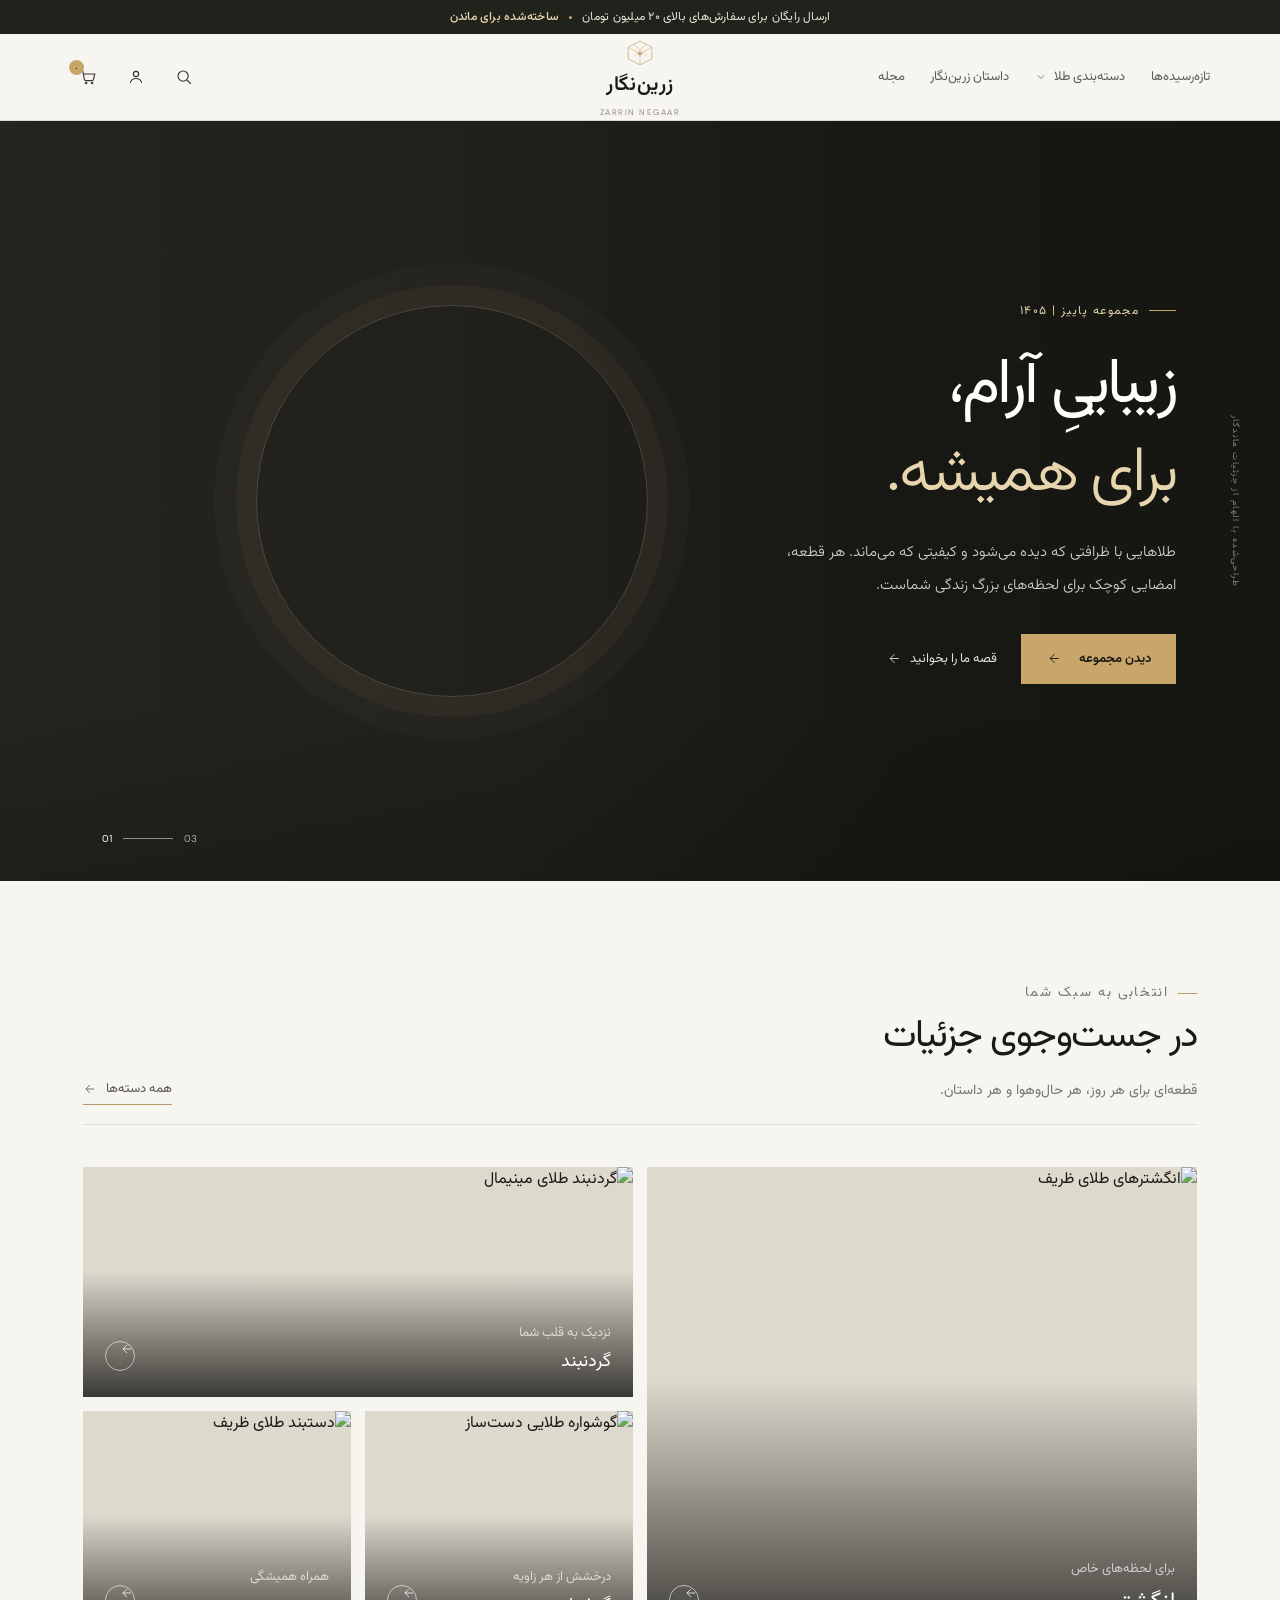
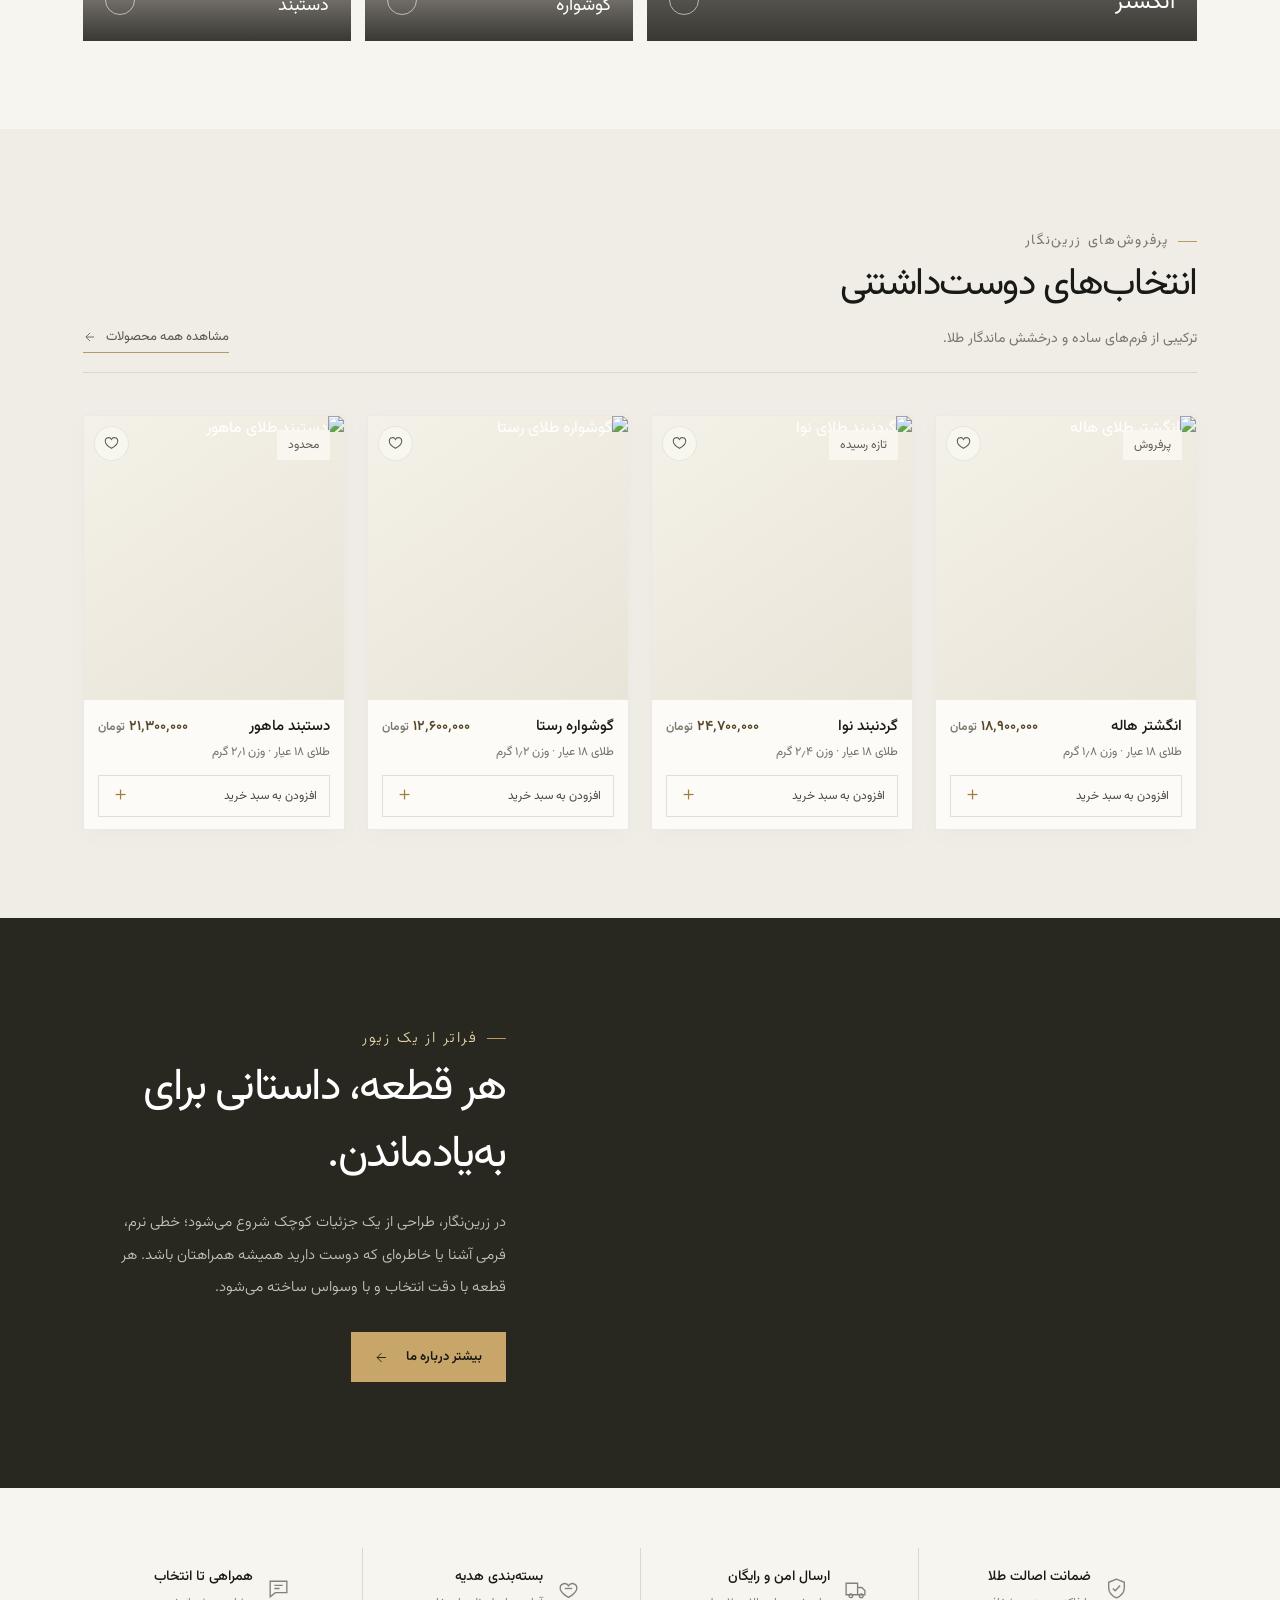
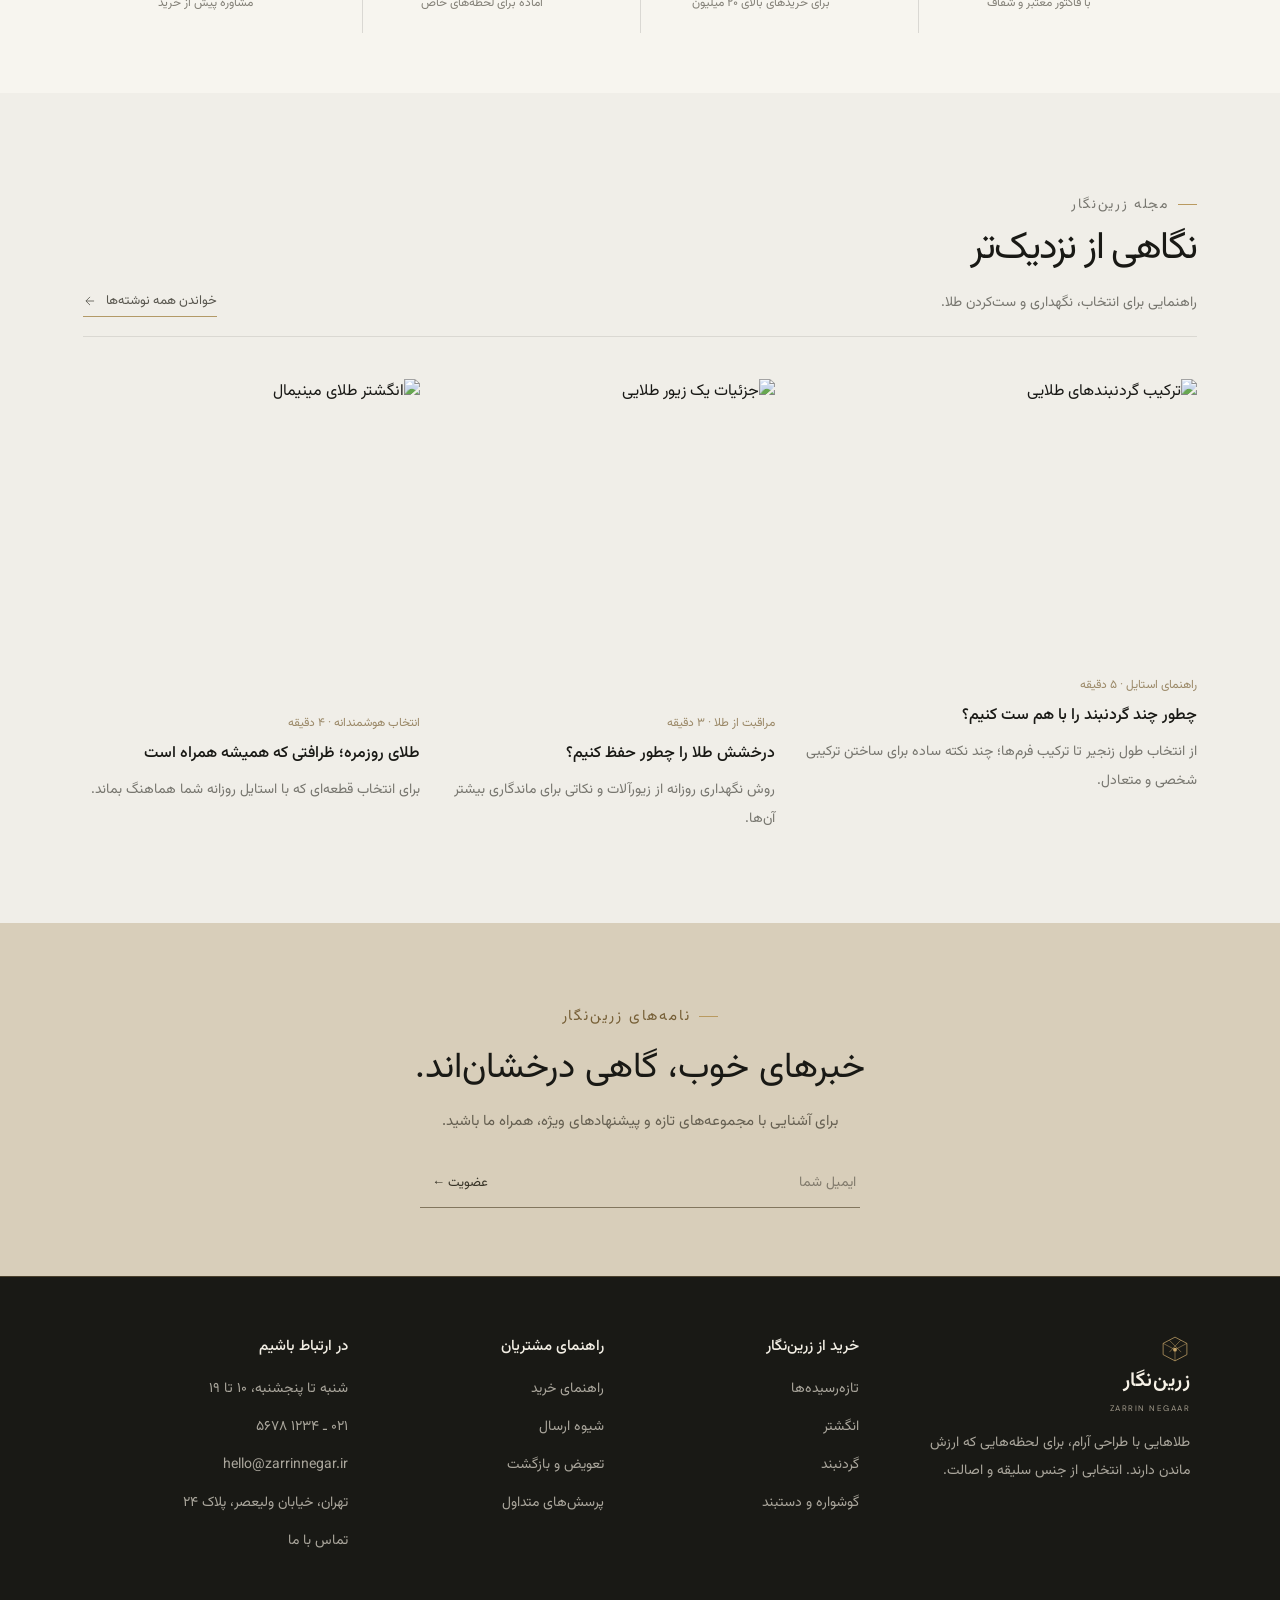
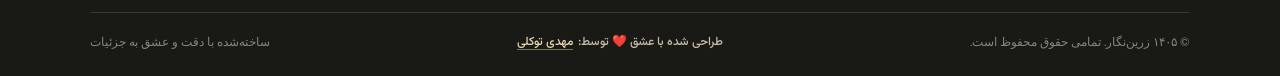
==== commit 12972f23: "Refresh cached storefront styles" ====
--- a/index.html
+++ b/index.html
@@ -9,7 +9,7 @@
   <link rel="preconnect" href="https://fonts.googleapis.com">
   <link rel="preconnect" href="https://fonts.gstatic.com" crossorigin>
   <link href="https://fonts.googleapis.com/css2?family=DM+Sans:wght@400;500;600;700&family=Vazirmatn:wght@300;400;500;600;700;800&display=swap" rel="stylesheet">
-  <link rel="stylesheet" href="assets/site.css">
+  <link rel="stylesheet" href="assets/site.css?v=20261118">
 </head>
 <body>
   <div class="announcement"><span>ارسال رایگان برای سفارش‌های بالای ۲۰ میلیون تومان</span><span class="dot"></span><b>ساخته‌شده برای ماندن</b></div>
--- a/assets/site.css
+++ b/assets/site.css
@@ -920,7 +920,7 @@
 .section-heading { padding-bottom: 19px; border-bottom: 1px solid rgba(25,25,21,.1); }
 .section-kicker { display: inline-flex; align-items: center; gap: 9px; font-size: 13px; }
 .section-kicker:before { content: ''; width: 19px; height: 1px; background: #b99a60; }
-.category-grid { grid-template-columns: repeat(4,minmax(0,1fr)); grid-auto-rows: minmax(205px,1fr); gap: 14px; }
+.category-grid { grid-template-columns: repeat(4,minmax(0,1fr)); grid-auto-rows: clamp(190px,18vw,230px); gap: 14px; }
 .category-card,.category-card img { min-height: 0; }
 .category-card { height: 100%; transition: transform .35s ease,box-shadow .35s ease; }
 .category-card:nth-child(1) { grid-column: span 2; grid-row: span 2; }
@@ -979,7 +979,7 @@
 
 @media (max-width: 1050px) {
   .nav-links { font-size: 11px; }
-  .category-grid { grid-template-columns: repeat(2,minmax(0,1fr)); grid-auto-rows: minmax(220px,auto); }
+  .category-grid { grid-template-columns: repeat(2,minmax(0,1fr)); grid-auto-rows: clamp(220px,27vw,300px); }
   .category-card:nth-child(n) { grid-column: auto; grid-row: auto; min-height: 250px; }
   .category-card:nth-child(n) img { min-height: 0; }
   .category-card:nth-child(1) .category-label strong { font-size: 19px; }
